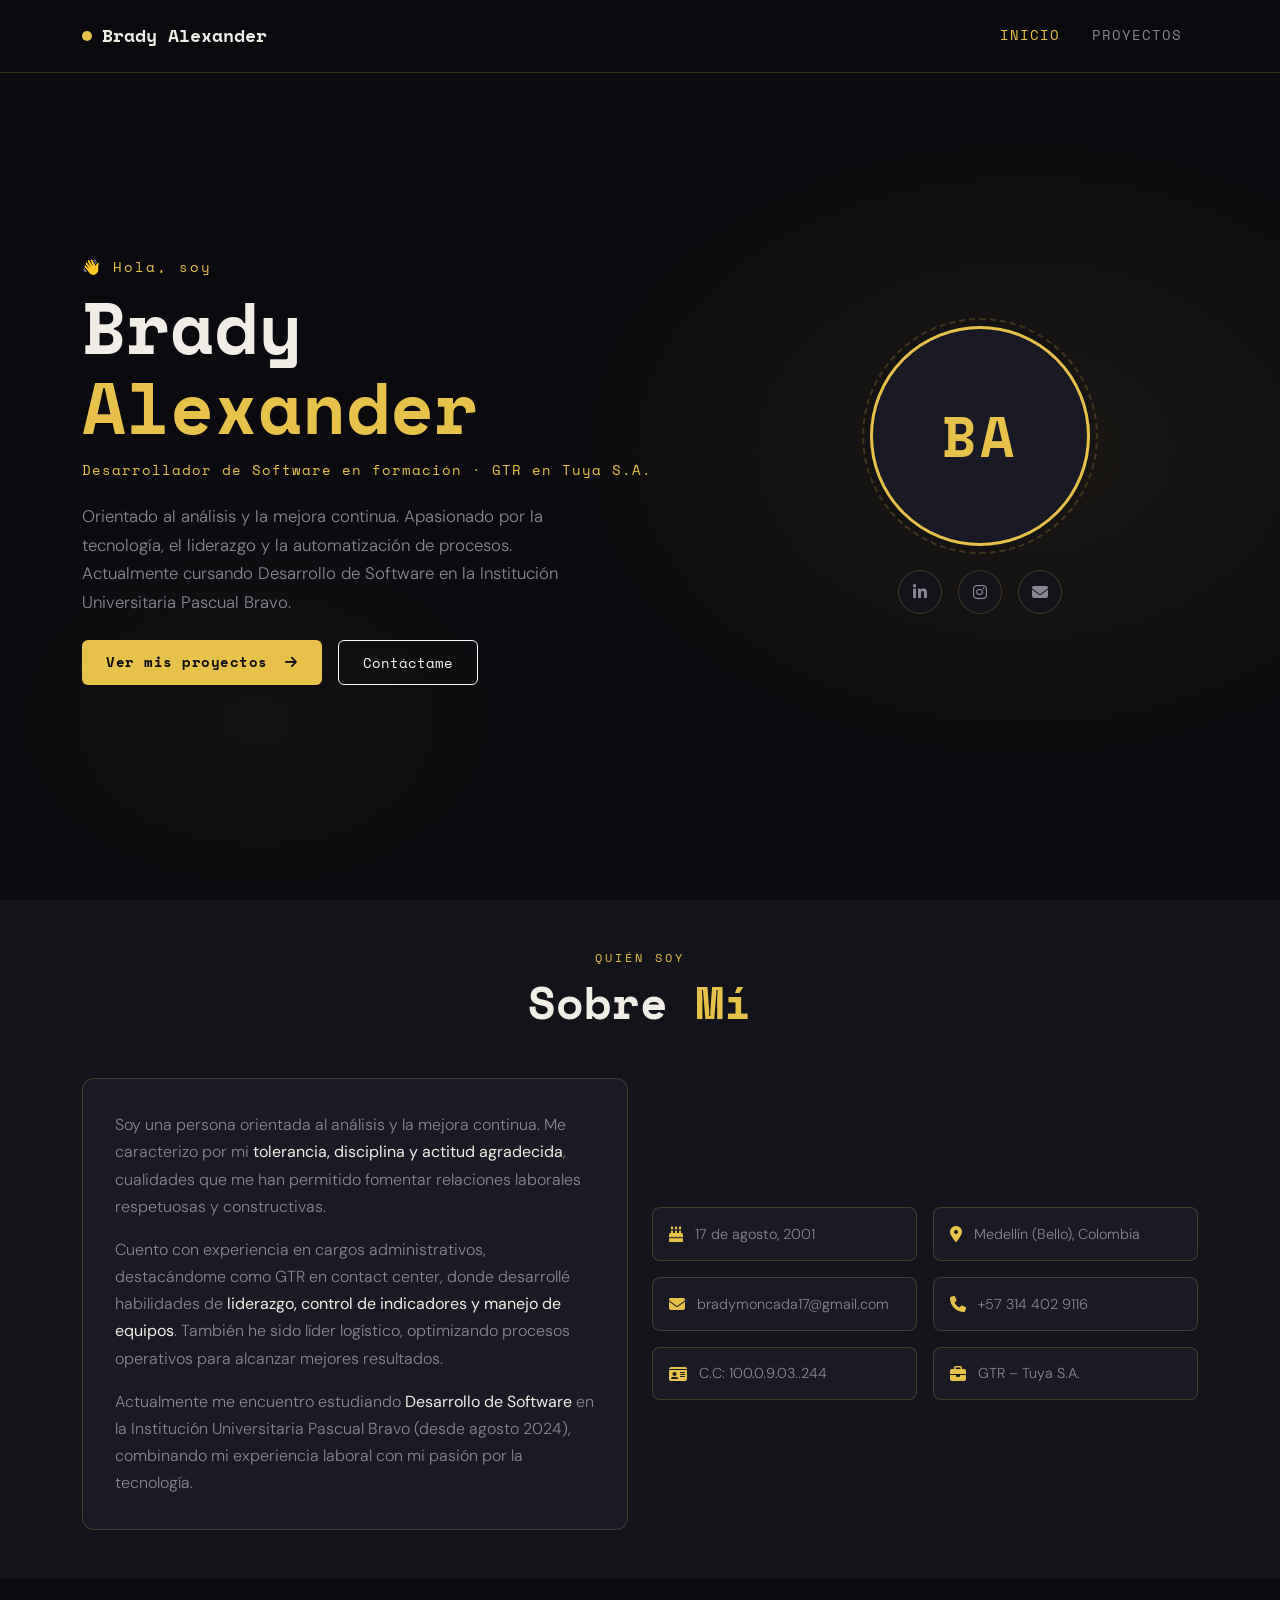
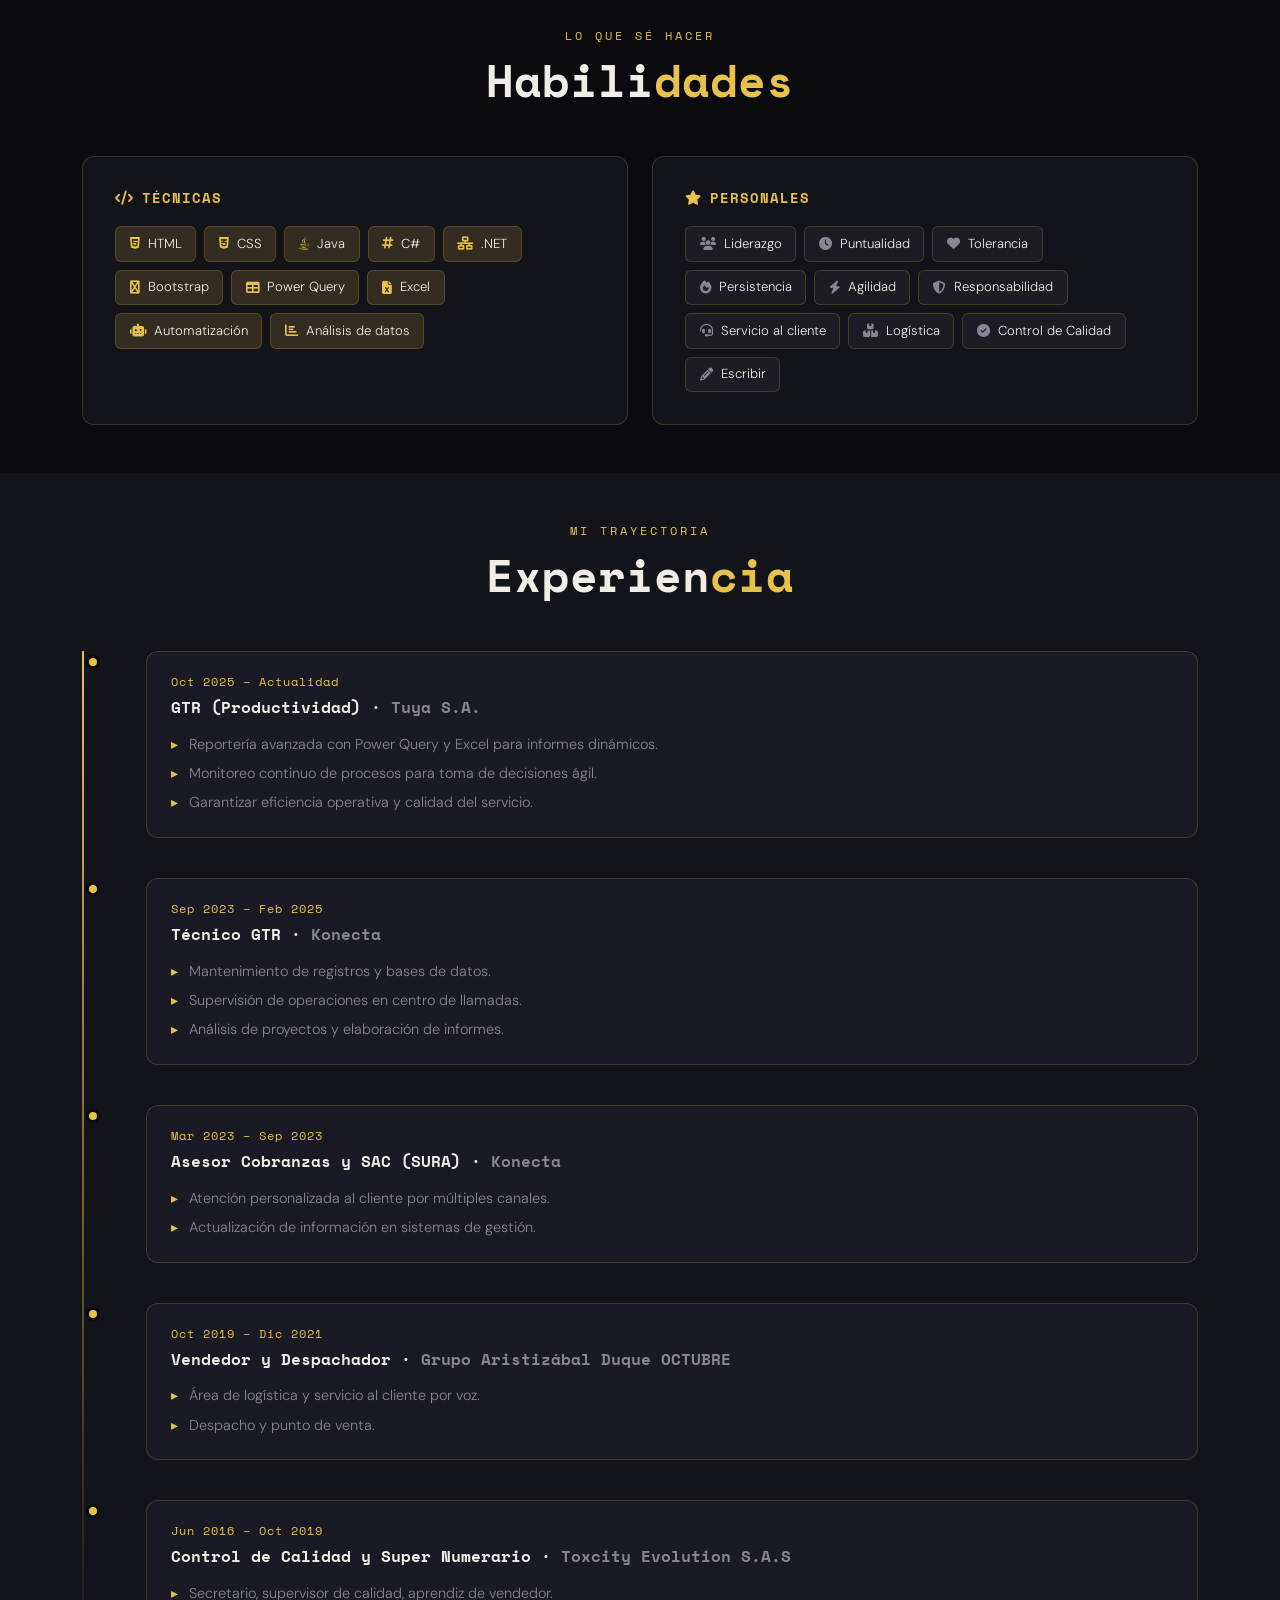
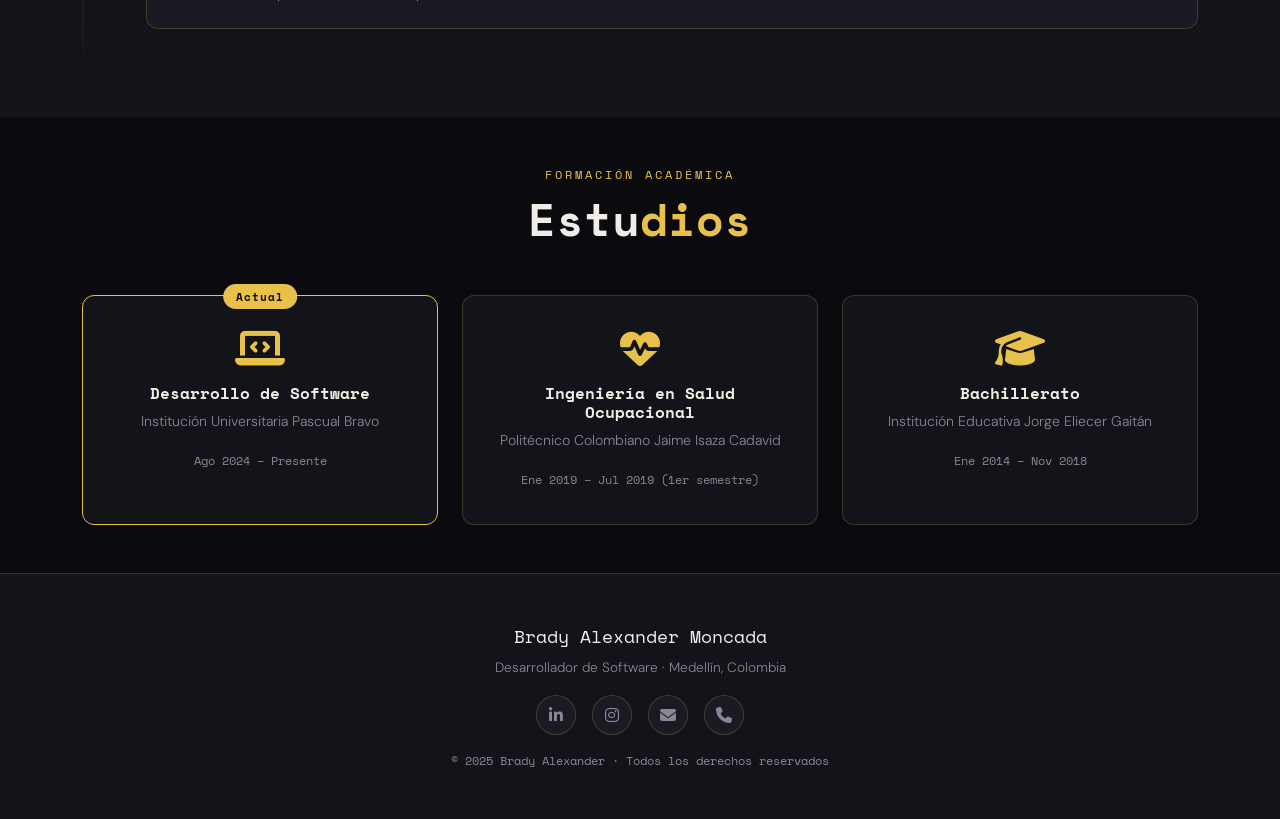
==== index.html @ 41837b55 "Creación de estructura básica de mi portafolio" ====
<!DOCTYPE html>
<html lang="es">
<head>
  <meta charset="UTF-8" />
  <meta name="viewport" content="width=device-width, initial-scale=1.0"/>
  <title>Brady Alexander | Portafolio</title>

  <!-- Bootstrap CSS (CDN) -->
  <link rel="stylesheet" href="https://cdn.jsdelivr.net/npm/bootstrap@5.3.3/dist/css/bootstrap.min.css"/>
  <!-- FontAwesome (CDN) -->
  <link rel="stylesheet" href="https://cdnjs.cloudflare.com/ajax/libs/font-awesome/6.5.0/css/all.min.css"/>
  <!-- Google Fonts -->
  <link href="https://fonts.googleapis.com/css2?family=Space+Mono:wght@400;700&family=DM+Sans:wght@300;400;600&display=swap" rel="stylesheet"/>
  <!-- Estilos personalizados -->
  <link rel="stylesheet" href="css/styles.css"/>
</head>
<body>

  <!-- ===== NAVBAR ===== -->
  <nav class="navbar navbar-expand-lg navbar-dark fixed-top" id="mainNav">
    <div class="container">
      <a class="navbar-brand fw-bold" href="index.html">
        <span class="brand-dot"></span> Brady Alexander
      </a>
      <button class="navbar-toggler" type="button" data-bs-toggle="collapse" data-bs-target="#navMenu">
        <span class="navbar-toggler-icon"></span>
      </button>
      <div class="collapse navbar-collapse" id="navMenu">
        <ul class="navbar-nav ms-auto">
          <li class="nav-item"><a class="nav-link active" href="index.html">Inicio</a></li>
          <li class="nav-item"><a class="nav-link" href="projects.html">Proyectos</a></li>
        </ul>
      </div>
    </div>
  </nav>

  <!-- ===== HERO ===== -->
  <header class="hero d-flex align-items-center" id="inicio">
    <div class="container">
      <div class="row align-items-center g-5">
        <div class="col-lg-7 hero-text">
          <p class="hero-tag">👋 Hola, soy</p>
          <h1 class="hero-title">Brady <span class="accent">Alexander</span></h1>
          <p class="hero-subtitle">Desarrollador de Software en formación · GTR en Tuya S.A.</p>
          <p class="hero-desc">
            Orientado al análisis y la mejora continua. Apasionado por la tecnología,
            el liderazgo y la automatización de procesos. Actualmente cursando
            Desarrollo de Software en la Institución Universitaria Pascual Bravo.
          </p>
          <div class="d-flex gap-3 flex-wrap mt-4">
            <a href="projects.html" class="btn btn-accent">Ver mis proyectos <i class="fas fa-arrow-right ms-2"></i></a>
            <a href="mailto:bradymoncada17@gmail.com" class="btn btn-outline-light">Contáctame</a>
          </div>
        </div>
        <div class="col-lg-5 text-center">
          <div class="avatar-wrapper mx-auto">
            <div class="avatar-ring"></div>
            <div class="avatar-initials">BA</div>
          </div>
          <div class="social-links mt-4 d-flex justify-content-center gap-3">
            <a href="https://www.linkedin.com/in/br-moncada-408133352/" target="_blank" class="social-btn">
              <i class="fab fa-linkedin-in"></i>
            </a>
            <a href="https://www.instagram.com/bra" target="_blank" class="social-btn">
              <i class="fab fa-instagram"></i>
            </a>
            <a href="mailto:bradymoncada17@gmail.com" class="social-btn">
              <i class="fas fa-envelope"></i>
            </a>
          </div>
        </div>
      </div>
    </div>
  </header>

  <!-- ===== SOBRE MÍ ===== -->
  <section class="section-sobre py-5" id="sobre-mi">
    <div class="container">
      <div class="section-header text-center mb-5">
        <span class="section-label">Quién soy</span>
        <h2 class="section-title">Sobre <span class="accent">Mí</span></h2>
      </div>
      <div class="row g-4 align-items-center">
        <div class="col-lg-6">
          <div class="sobre-card">
            <p>
              Soy una persona orientada al análisis y la mejora continua. Me caracterizo por mi
              <strong>tolerancia, disciplina y actitud agradecida</strong>, cualidades que me han
              permitido fomentar relaciones laborales respetuosas y constructivas.
            </p>
            <p>
              Cuento con experiencia en cargos administrativos, destacándome como GTR en contact
              center, donde desarrollé habilidades de <strong>liderazgo, control de indicadores y
              manejo de equipos</strong>. También he sido líder logístico, optimizando procesos
              operativos para alcanzar mejores resultados.
            </p>
            <p>
              Actualmente me encuentro estudiando <strong>Desarrollo de Software</strong> en la
              Institución Universitaria Pascual Bravo (desde agosto 2024), combinando mi experiencia
              laboral con mi pasión por la tecnología.
            </p>
          </div>
        </div>
        <div class="col-lg-6">
          <div class="info-grid">
            <div class="info-item"><i class="fas fa-birthday-cake"></i><span>17 de agosto, 2001</span></div>
            <div class="info-item"><i class="fas fa-map-marker-alt"></i><span>Medellín (Bello), Colombia</span></div>
            <div class="info-item"><i class="fas fa-envelope"></i><span>bradymoncada17@gmail.com</span></div>
            <div class="info-item"><i class="fas fa-phone"></i><span>+57 314 402 9116</span></div>
            <div class="info-item"><i class="fas fa-id-card"></i><span>C.C: 100.0.9.03..244</span></div>
            <div class="info-item"><i class="fas fa-briefcase"></i><span>GTR – Tuya S.A.</span></div>
          </div>
        </div>
      </div>
    </div>
  </section>

  <!-- ===== HABILIDADES ===== -->
  <section class="section-skills py-5" id="habilidades">
    <div class="container">
      <div class="section-header text-center mb-5">
        <span class="section-label">Lo que sé hacer</span>
        <h2 class="section-title">Habili<span class="accent">dades</span></h2>
      </div>
      <div class="row g-4">

        <!-- Técnicas -->
        <div class="col-md-6">
          <div class="skills-card">
            <h5 class="skills-group-title"><i class="fas fa-code me-2"></i>Técnicas</h5>
            <div class="skill-tags">
              <span class="skill-tag"><i class="fab fa-html5"></i> HTML</span>
              <span class="skill-tag"><i class="fab fa-css3-alt"></i> CSS</span>
              <span class="skill-tag"><i class="fab fa-java"></i> Java</span>
              <span class="skill-tag"><i class="fas fa-hashtag"></i> C#</span>
              <span class="skill-tag"><i class="fas fa-network-wired"></i> .NET</span>
              <span class="skill-tag"><i class="fas fa-bootstrap"></i> Bootstrap</span>
              <span class="skill-tag"><i class="fas fa-table"></i> Power Query</span>
              <span class="skill-tag"><i class="fas fa-file-excel"></i> Excel</span>
              <span class="skill-tag"><i class="fas fa-robot"></i> Automatización</span>
              <span class="skill-tag"><i class="fas fa-chart-bar"></i> Análisis de datos</span>
            </div>
          </div>
        </div>

        <!-- Blandas -->
        <div class="col-md-6">
          <div class="skills-card">
            <h5 class="skills-group-title"><i class="fas fa-star me-2"></i>Personales</h5>
            <div class="skill-tags">
              <span class="skill-tag soft"><i class="fas fa-users"></i> Liderazgo</span>
              <span class="skill-tag soft"><i class="fas fa-clock"></i> Puntualidad</span>
              <span class="skill-tag soft"><i class="fas fa-heart"></i> Tolerancia</span>
              <span class="skill-tag soft"><i class="fas fa-fire"></i> Persistencia</span>
              <span class="skill-tag soft"><i class="fas fa-bolt"></i> Agilidad</span>
              <span class="skill-tag soft"><i class="fas fa-shield-alt"></i> Responsabilidad</span>
              <span class="skill-tag soft"><i class="fas fa-headset"></i> Servicio al cliente</span>
              <span class="skill-tag soft"><i class="fas fa-boxes"></i> Logística</span>
              <span class="skill-tag soft"><i class="fas fa-check-circle"></i> Control de Calidad</span>
              <span class="skill-tag soft"><i class="fas fa-pencil-alt"></i> Escribir</span>
            </div>
          </div>
        </div>

      </div>
    </div>
  </section>

  <!-- ===== EXPERIENCIA ===== -->
  <section class="section-exp py-5" id="experiencia">
    <div class="container">
      <div class="section-header text-center mb-5">
        <span class="section-label">Mi trayectoria</span>
        <h2 class="section-title">Experien<span class="accent">cia</span></h2>
      </div>
      <div class="timeline">

        <div class="timeline-item">
          <div class="timeline-dot"></div>
          <div class="timeline-content">
            <span class="timeline-date">Oct 2025 – Actualidad</span>
            <h5>GTR (Productividad) · <em>Tuya S.A.</em></h5>
            <ul>
              <li>Reportería avanzada con Power Query y Excel para informes dinámicos.</li>
              <li>Monitoreo continuo de procesos para toma de decisiones ágil.</li>
              <li>Garantizar eficiencia operativa y calidad del servicio.</li>
            </ul>
          </div>
        </div>

        <div class="timeline-item">
          <div class="timeline-dot"></div>
          <div class="timeline-content">
            <span class="timeline-date">Sep 2023 – Feb 2025</span>
            <h5>Técnico GTR · <em>Konecta</em></h5>
            <ul>
              <li>Mantenimiento de registros y bases de datos.</li>
              <li>Supervisión de operaciones en centro de llamadas.</li>
              <li>Análisis de proyectos y elaboración de informes.</li>
            </ul>
          </div>
        </div>

        <div class="timeline-item">
          <div class="timeline-dot"></div>
          <div class="timeline-content">
            <span class="timeline-date">Mar 2023 – Sep 2023</span>
            <h5>Asesor Cobranzas y SAC (SURA) · <em>Konecta</em></h5>
            <ul>
              <li>Atención personalizada al cliente por múltiples canales.</li>
              <li>Actualización de información en sistemas de gestión.</li>
            </ul>
          </div>
        </div>

        <div class="timeline-item">
          <div class="timeline-dot"></div>
          <div class="timeline-content">
            <span class="timeline-date">Oct 2019 – Dic 2021</span>
            <h5>Vendedor y Despachador · <em>Grupo Aristizábal Duque OCTUBRE</em></h5>
            <ul>
              <li>Área de logística y servicio al cliente por voz.</li>
              <li>Despacho y punto de venta.</li>
            </ul>
          </div>
        </div>

        <div class="timeline-item">
          <div class="timeline-dot"></div>
          <div class="timeline-content">
            <span class="timeline-date">Jun 2016 – Oct 2019</span>
            <h5>Control de Calidad y Super Numerario · <em>Toxcity Evolution S.A.S</em></h5>
            <ul>
              <li>Secretario, supervisor de calidad, aprendiz de vendedor.</li>
            </ul>
          </div>
        </div>

      </div>
    </div>
  </section>

  <!-- ===== ESTUDIOS ===== -->
  <section class="section-studies py-5" id="estudios">
    <div class="container">
      <div class="section-header text-center mb-5">
        <span class="section-label">Formación académica</span>
        <h2 class="section-title">Estu<span class="accent">dios</span></h2>
      </div>
      <div class="row g-4 justify-content-center">

        <div class="col-md-4">
          <div class="study-card current">
            <span class="study-badge">Actual</span>
            <i class="fas fa-laptop-code study-icon"></i>
            <h5>Desarrollo de Software</h5>
            <p>Institución Universitaria Pascual Bravo</p>
            <span class="study-date">Ago 2024 – Presente</span>
          </div>
        </div>

        <div class="col-md-4">
          <div class="study-card">
            <i class="fas fa-heartbeat study-icon"></i>
            <h5>Ingeniería en Salud Ocupacional</h5>
            <p>Politécnico Colombiano Jaime Isaza Cadavid</p>
            <span class="study-date">Ene 2019 – Jul 2019 (1er semestre)</span>
          </div>
        </div>

        <div class="col-md-4">
          <div class="study-card">
            <i class="fas fa-graduation-cap study-icon"></i>
            <h5>Bachillerato</h5>
            <p>Institución Educativa Jorge Eliecer Gaitán</p>
            <span class="study-date">Ene 2014 – Nov 2018</span>
          </div>
        </div>

      </div>
    </div>
  </section>

  <!-- ===== FOOTER ===== -->
  <footer class="site-footer py-5">
    <div class="container text-center">
      <p class="footer-name">Brady Alexander Moncada</p>
      <p class="footer-sub">Desarrollador de Software · Medellín, Colombia</p>
      <div class="footer-social d-flex justify-content-center gap-3 my-3">
        <a href="https://www.linkedin.com/in/br-moncada-408133352/" target="_blank"><i class="fab fa-linkedin-in"></i></a>
        <a href="https://www.instagram.com/bra" target="_blank"><i class="fab fa-instagram"></i></a>
        <a href="mailto:bradymoncada17@gmail.com"><i class="fas fa-envelope"></i></a>
        <a href="tel:+573144029116"><i class="fas fa-phone"></i></a>
      </div>
      <p class="footer-copy">© 2025 Brady Alexander · Todos los derechos reservados</p>
    </div>
  </footer>

  <!-- jQuery (CDN) -->
  <script src="https://code.jquery.com/jquery-3.7.1.min.js"></script>
  <!-- Bootstrap JS (CDN) -->
  <script src="https://cdn.jsdelivr.net/npm/bootstrap@5.3.3/dist/js/bootstrap.bundle.min.js"></script>
  <!-- Scripts personalizados -->
  <script src="js/scripts.js"></script>
</body>
</html>
---- css/styles.css ----
/* ============================================
   PORTAFOLIO - BRADY ALEXANDER
   styles.css
   ============================================ */

/* ---------- Variables ---------- */
:root {
  --bg-dark:     #0a0a0f;
  --bg-card:     #13131a;
  --bg-card2:    #1a1a24;
  --accent:      #e8c14b;
  --accent-dim:  rgba(232, 193, 75, 0.15);
  --text-main:   #f0ede6;
  --text-muted:  #8a8795;
  --border:      rgba(232, 193, 75, 0.2);
  --font-mono:   'Space Mono', monospace;
  --font-body:   'DM Sans', sans-serif;
  --radius:      12px;
  --transition:  0.3s ease;
}

/* ---------- Reset & Base ---------- */
*, *::before, *::after { box-sizing: border-box; margin: 0; padding: 0; }

html { scroll-behavior: smooth; }

body {
  background-color: var(--bg-dark);
  color: var(--text-main);
  font-family: var(--font-body);
  font-weight: 300;
  line-height: 1.7;
  overflow-x: hidden;
}

h1, h2, h3, h4, h5, h6 { font-family: var(--font-mono); font-weight: 700; }

.accent { color: var(--accent); }

/* ---------- Navbar ---------- */
#mainNav {
  background: rgba(10, 10, 15, 0.85);
  backdrop-filter: blur(12px);
  border-bottom: 1px solid var(--border);
  padding: 1rem 0;
  transition: var(--transition);
}

#mainNav.scrolled {
  padding: 0.6rem 0;
  background: rgba(10, 10, 15, 0.97);
}

.navbar-brand {
  font-family: var(--font-mono);
  font-size: 1.1rem;
  color: var(--text-main) !important;
  display: flex;
  align-items: center;
  gap: 10px;
}

.brand-dot {
  display: inline-block;
  width: 10px;
  height: 10px;
  background: var(--accent);
  border-radius: 50%;
  animation: pulse 2s infinite;
}

@keyframes pulse {
  0%, 100% { opacity: 1; transform: scale(1); }
  50%       { opacity: 0.5; transform: scale(0.8); }
}

.nav-link {
  font-family: var(--font-mono);
  font-size: 0.85rem;
  color: var(--text-muted) !important;
  letter-spacing: 1px;
  text-transform: uppercase;
  transition: var(--transition);
  padding: 0.4rem 1rem !important;
}

.nav-link:hover,
.nav-link.active { color: var(--accent) !important; }

/* ---------- Botones ---------- */
.btn-accent {
  background: var(--accent);
  color: #0a0a0f;
  font-family: var(--font-mono);
  font-size: 0.85rem;
  font-weight: 700;
  border: none;
  border-radius: 6px;
  padding: 0.7rem 1.5rem;
  transition: var(--transition);
  letter-spacing: 0.5px;
}

.btn-accent:hover {
  background: #f0cd5a;
  color: #0a0a0f;
  transform: translateY(-2px);
  box-shadow: 0 8px 20px rgba(232, 193, 75, 0.3);
}

.btn-outline-light {
  font-family: var(--font-mono);
  font-size: 0.85rem;
  border-radius: 6px;
  padding: 0.7rem 1.5rem;
  transition: var(--transition);
}

.btn-outline-light:hover { transform: translateY(-2px); }

/* ---------- Hero (index) ---------- */
.hero {
  min-height: 100vh;
  padding: 120px 0 80px;
  background:
    radial-gradient(ellipse 60% 60% at 80% 50%, rgba(232,193,75,0.07) 0%, transparent 70%),
    radial-gradient(ellipse 40% 40% at 20% 80%, rgba(232,193,75,0.04) 0%, transparent 70%),
    var(--bg-dark);
}

.hero-tag {
  font-family: var(--font-mono);
  font-size: 0.9rem;
  color: var(--accent);
  letter-spacing: 2px;
  margin-bottom: 0.5rem;
}

.hero-title {
  font-size: clamp(2.5rem, 6vw, 4.5rem);
  line-height: 1.1;
  margin-bottom: 0.75rem;
}

.hero-subtitle {
  font-family: var(--font-mono);
  font-size: 0.9rem;
  color: var(--accent);
  letter-spacing: 1px;
  margin-bottom: 1.25rem;
}

.hero-desc {
  font-size: 1.05rem;
  color: var(--text-muted);
  max-width: 520px;
}

/* Avatar */
.avatar-wrapper {
  position: relative;
  width: 220px;
  height: 220px;
}

.avatar-ring {
  position: absolute;
  inset: -8px;
  border-radius: 50%;
  border: 2px dashed var(--border);
  animation: spin 20s linear infinite;
}

@keyframes spin { to { transform: rotate(360deg); } }

.avatar-initials {
  width: 220px;
  height: 220px;
  border-radius: 50%;
  background: var(--bg-card2);
  border: 3px solid var(--accent);
  display: flex;
  align-items: center;
  justify-content: center;
  font-family: var(--font-mono);
  font-size: 3.5rem;
  font-weight: 700;
  color: var(--accent);
  letter-spacing: 4px;
}

/* Social buttons */
.social-btn {
  width: 44px;
  height: 44px;
  border-radius: 50%;
  border: 1px solid var(--border);
  background: var(--bg-card);
  color: var(--text-muted);
  display: flex;
  align-items: center;
  justify-content: center;
  font-size: 1rem;
  text-decoration: none;
  transition: var(--transition);
}

.social-btn:hover {
  background: var(--accent);
  color: #0a0a0f;
  border-color: var(--accent);
  transform: translateY(-3px);
}

/* ---------- Hero Proyectos ---------- */
.hero-projects {
  min-height: 40vh;
  padding: 140px 0 60px;
  background:
    radial-gradient(ellipse 50% 50% at 50% 0%, rgba(232,193,75,0.08) 0%, transparent 70%),
    var(--bg-dark);
  text-align: center;
}

/* ---------- Secciones ---------- */
.section-label {
  font-family: var(--font-mono);
  font-size: 0.75rem;
  color: var(--accent);
  letter-spacing: 3px;
  text-transform: uppercase;
  display: block;
  margin-bottom: 0.5rem;
}

.section-title {
  font-size: clamp(1.8rem, 4vw, 2.8rem);
  margin-bottom: 0;
}

/* Sobre mí */
.section-sobre { background: var(--bg-card); }

.sobre-card {
  background: var(--bg-card2);
  border: 1px solid var(--border);
  border-radius: var(--radius);
  padding: 2rem;
}

.sobre-card p { color: var(--text-muted); margin-bottom: 1rem; }
.sobre-card p:last-child { margin-bottom: 0; }
.sobre-card strong { color: var(--text-main); }

.info-grid {
  display: grid;
  grid-template-columns: 1fr 1fr;
  gap: 1rem;
}

.info-item {
  background: var(--bg-card2);
  border: 1px solid var(--border);
  border-radius: 8px;
  padding: 0.85rem 1rem;
  display: flex;
  align-items: center;
  gap: 0.75rem;
  font-size: 0.9rem;
  color: var(--text-muted);
}

.info-item i { color: var(--accent); font-size: 1rem; flex-shrink: 0; }

/* Habilidades */
.section-skills { background: var(--bg-dark); }

.skills-card {
  background: var(--bg-card);
  border: 1px solid var(--border);
  border-radius: var(--radius);
  padding: 2rem;
  height: 100%;
}

.skills-group-title {
  font-family: var(--font-mono);
  font-size: 0.9rem;
  color: var(--accent);
  margin-bottom: 1.25rem;
  text-transform: uppercase;
  letter-spacing: 1px;
}

.skill-tags { display: flex; flex-wrap: wrap; gap: 0.5rem; }

.skill-tag {
  background: var(--accent-dim);
  border: 1px solid var(--border);
  color: var(--text-main);
  border-radius: 6px;
  padding: 0.35rem 0.85rem;
  font-size: 0.82rem;
  display: flex;
  align-items: center;
  gap: 0.5rem;
  transition: var(--transition);
}

.skill-tag i { color: var(--accent); }

.skill-tag:hover {
  background: var(--accent);
  color: #0a0a0f;
  border-color: var(--accent);
  transform: translateY(-2px);
}

.skill-tag:hover i { color: #0a0a0f; }

.skill-tag.soft { background: rgba(255,255,255,0.04); }
.skill-tag.soft i { color: var(--text-muted); }
.skill-tag.soft:hover i { color: #0a0a0f; }

/* Experiencia / Timeline */
.section-exp { background: var(--bg-card); }

.timeline { position: relative; padding-left: 2rem; }

.timeline::before {
  content: '';
  position: absolute;
  left: 0;
  top: 0;
  bottom: 0;
  width: 2px;
  background: linear-gradient(to bottom, var(--accent), transparent);
}

.timeline-item { position: relative; padding: 0 0 2.5rem 2rem; }

.timeline-dot {
  position: absolute;
  left: -2rem;
  top: 4px;
  width: 14px;
  height: 14px;
  border-radius: 50%;
  background: var(--accent);
  border: 3px solid var(--bg-dark);
  transform: translateX(4px);
}

.timeline-content {
  background: var(--bg-card2);
  border: 1px solid var(--border);
  border-radius: var(--radius);
  padding: 1.25rem 1.5rem;
}

.timeline-date {
  font-family: var(--font-mono);
  font-size: 0.75rem;
  color: var(--accent);
  letter-spacing: 1px;
  display: block;
  margin-bottom: 0.35rem;
}

.timeline-content h5 {
  font-size: 1rem;
  margin-bottom: 0.75rem;
  color: var(--text-main);
}

.timeline-content h5 em { color: var(--text-muted); font-style: normal; }

.timeline-content ul {
  list-style: none;
  padding: 0;
  margin: 0;
}

.timeline-content ul li {
  color: var(--text-muted);
  font-size: 0.9rem;
  padding: 0.15rem 0 0.15rem 1.1rem;
  position: relative;
}

.timeline-content ul li::before {
  content: '▸';
  color: var(--accent);
  position: absolute;
  left: 0;
}

/* Estudios */
.section-studies { background: var(--bg-dark); }

.study-card {
  background: var(--bg-card);
  border: 1px solid var(--border);
  border-radius: var(--radius);
  padding: 2rem;
  text-align: center;
  height: 100%;
  position: relative;
  transition: var(--transition);
}

.study-card:hover {
  border-color: var(--accent);
  transform: translateY(-4px);
  box-shadow: 0 12px 30px rgba(232, 193, 75, 0.1);
}

.study-card.current { border-color: var(--accent); }

.study-badge {
  position: absolute;
  top: -12px;
  left: 50%;
  transform: translateX(-50%);
  background: var(--accent);
  color: #0a0a0f;
  font-family: var(--font-mono);
  font-size: 0.7rem;
  font-weight: 700;
  padding: 0.2rem 0.8rem;
  border-radius: 20px;
  letter-spacing: 1px;
}

.study-icon {
  font-size: 2.5rem;
  color: var(--accent);
  margin-bottom: 1rem;
  display: block;
}

.study-card h5 { font-size: 1rem; margin-bottom: 0.4rem; }

.study-card p { color: var(--text-muted); font-size: 0.88rem; margin-bottom: 0.75rem; }

.study-date {
  font-family: var(--font-mono);
  font-size: 0.75rem;
  color: var(--text-muted);
}

/* ---------- Proyectos ---------- */
.section-projects { background: var(--bg-dark); }

.project-card {
  background: var(--bg-card);
  border: 1px solid var(--border);
  border-radius: var(--radius);
  padding: 1.75rem;
  height: 100%;
  display: flex;
  flex-direction: column;
  transition: var(--transition);
}

.project-card:hover {
  border-color: var(--accent);
  transform: translateY(-5px);
  box-shadow: 0 16px 40px rgba(232, 193, 75, 0.12);
}

.project-icon {
  width: 52px;
  height: 52px;
  border-radius: 10px;
  background: var(--accent-dim);
  border: 1px solid var(--border);
  display: flex;
  align-items: center;
  justify-content: center;
  font-size: 1.4rem;
  color: var(--accent);
  margin-bottom: 1rem;
}

.project-title {
  font-size: 1.05rem;
  margin-bottom: 0.6rem;
}

.project-desc {
  font-size: 0.9rem;
  color: var(--text-muted);
  flex-grow: 1;
  margin-bottom: 1rem;
}

.project-tags {
  display: flex;
  flex-wrap: wrap;
  gap: 0.4rem;
  margin-bottom: 0.5rem;
}

.project-tags span {
  background: rgba(255,255,255,0.05);
  border: 1px solid rgba(255,255,255,0.1);
  color: var(--text-muted);
  border-radius: 4px;
  padding: 0.15rem 0.6rem;
  font-size: 0.75rem;
  font-family: var(--font-mono);
}

/* ---------- Modal ---------- */
.modal-custom {
  background: var(--bg-card);
  border: 1px solid var(--border);
  border-radius: var(--radius);
}

.modal-custom .modal-header {
  background: var(--bg-card2);
  border-bottom: 1px solid var(--border);
  color: var(--text-main);
}

.modal-custom .modal-title { font-family: var(--font-mono); font-size: 0.95rem; }

.modal-custom .modal-footer {
  background: var(--bg-card2);
  border-top: 1px solid var(--border);
}

.modal-custom iframe { border: none; }

/* ---------- Footer ---------- */
.site-footer {
  background: var(--bg-card);
  border-top: 1px solid var(--border);
}

.footer-name {
  font-family: var(--font-mono);
  font-size: 1.1rem;
  color: var(--text-main);
  margin-bottom: 0.25rem;
}

.footer-sub {
  font-size: 0.85rem;
  color: var(--text-muted);
  margin-bottom: 0;
}

.footer-social a {
  width: 40px;
  height: 40px;
  border-radius: 50%;
  border: 1px solid var(--border);
  background: var(--bg-card2);
  color: var(--text-muted);
  display: flex;
  align-items: center;
  justify-content: center;
  text-decoration: none;
  transition: var(--transition);
}

.footer-social a:hover {
  background: var(--accent);
  color: #0a0a0f;
  border-color: var(--accent);
}

.footer-copy {
  font-family: var(--font-mono);
  font-size: 0.75rem;
  color: var(--text-muted);
  margin-bottom: 0;
}

/* ---------- Animación scroll (jQuery observer) ---------- */
.fade-up {
  opacity: 0;
  transform: translateY(30px);
  transition: opacity 0.6s ease, transform 0.6s ease;
}

.fade-up.visible {
  opacity: 1;
  transform: translateY(0);
}

/* ---------- Responsive ---------- */
@media (max-width: 768px) {
  .info-grid { grid-template-columns: 1fr; }
  .hero { padding: 100px 0 60px; }
  .hero-title { font-size: 2.5rem; }
  .avatar-wrapper { width: 160px; height: 160px; }
  .avatar-initials { width: 160px; height: 160px; font-size: 2.5rem; }
}
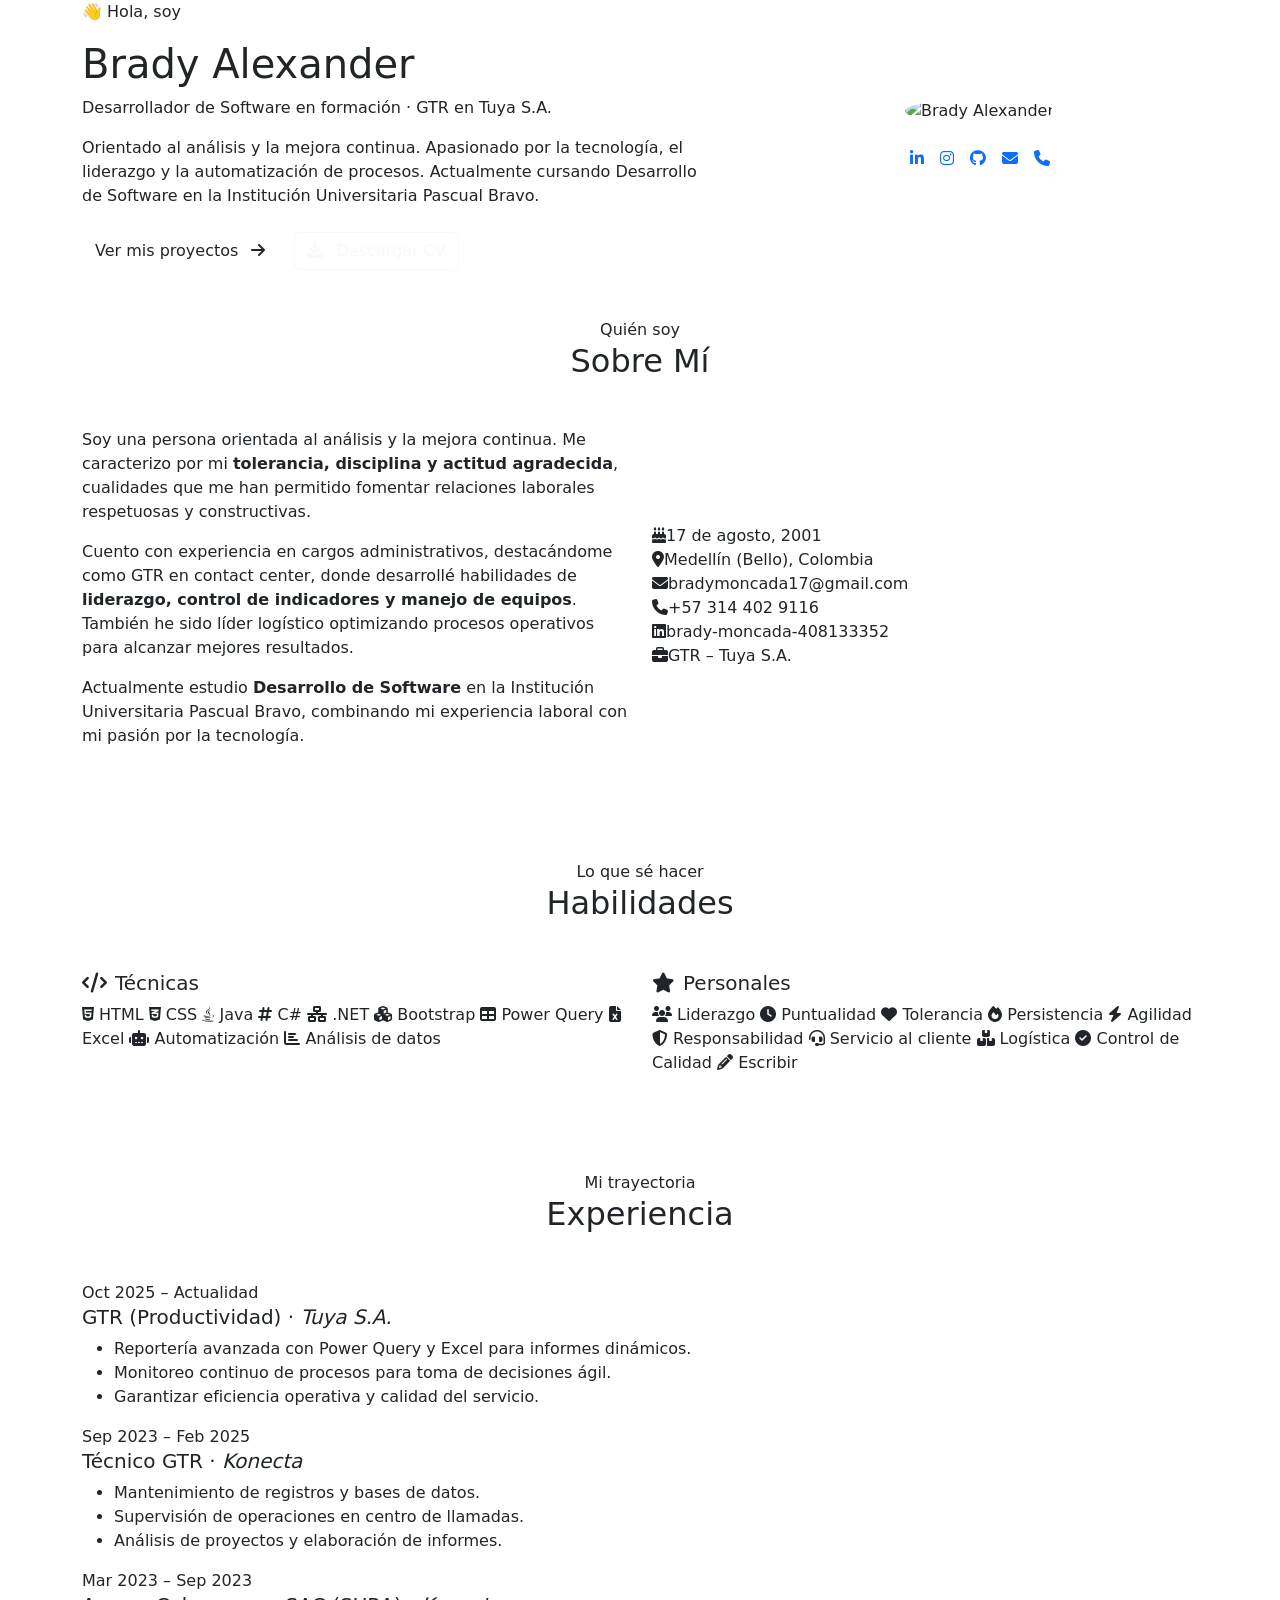
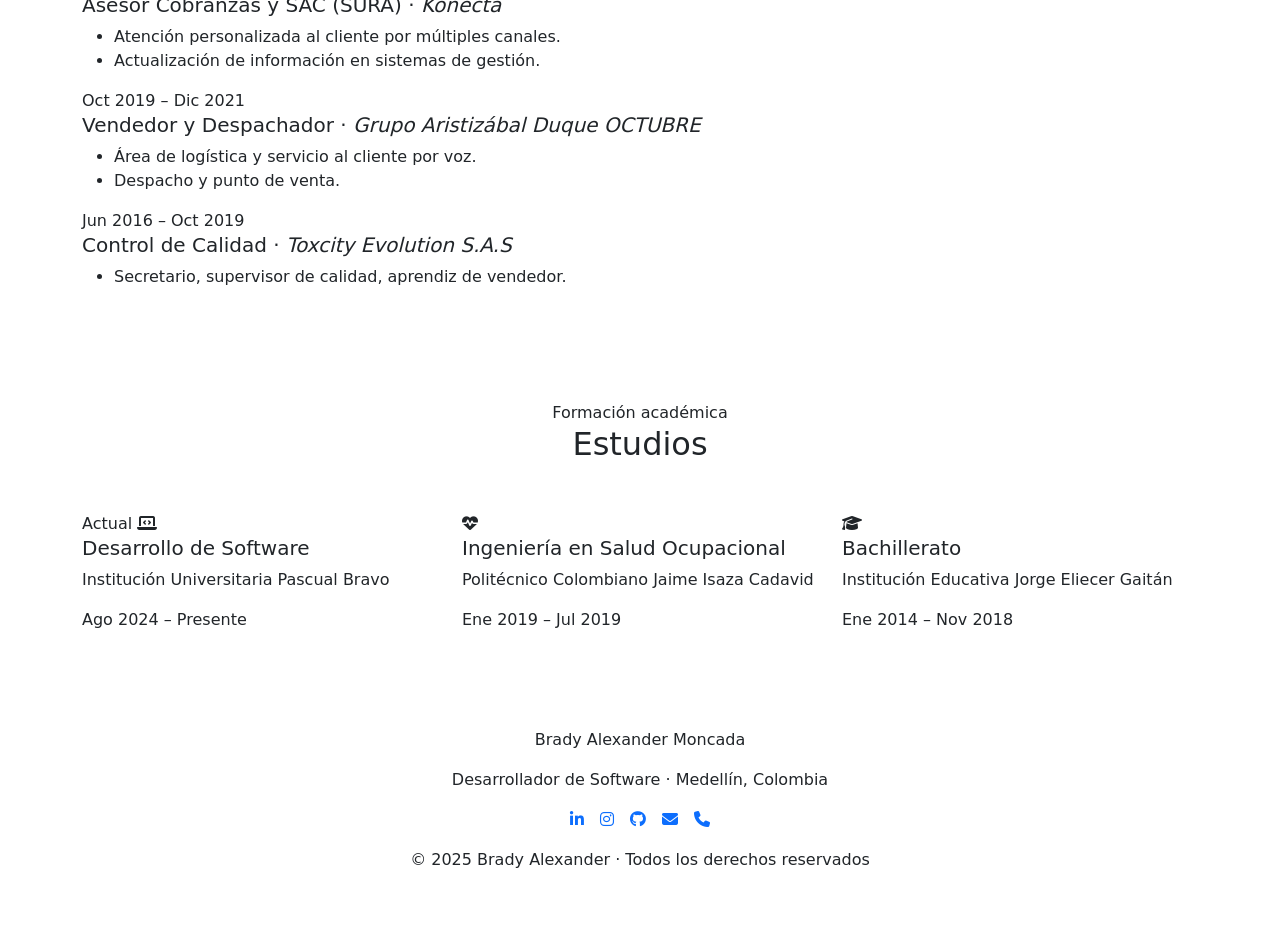
==== commit 15198b79: "Se agrega nuevos datos y función de descargar Hoja de vida" ====
--- a/index.html
+++ b/index.html
@@ -4,19 +4,13 @@
   <meta charset="UTF-8" />
   <meta name="viewport" content="width=device-width, initial-scale=1.0"/>
   <title>Brady Alexander | Portafolio</title>
-
-  <!-- Bootstrap CSS (CDN) -->
   <link rel="stylesheet" href="https://cdn.jsdelivr.net/npm/bootstrap@5.3.3/dist/css/bootstrap.min.css"/>
-  <!-- FontAwesome (CDN) -->
   <link rel="stylesheet" href="https://cdnjs.cloudflare.com/ajax/libs/font-awesome/6.5.0/css/all.min.css"/>
-  <!-- Google Fonts -->
   <link href="https://fonts.googleapis.com/css2?family=Space+Mono:wght@400;700&family=DM+Sans:wght@300;400;600&display=swap" rel="stylesheet"/>
-  <!-- Estilos personalizados -->
   <link rel="stylesheet" href="css/styles.css"/>
 </head>
 <body>
 
-  <!-- ===== NAVBAR ===== -->
   <nav class="navbar navbar-expand-lg navbar-dark fixed-top" id="mainNav">
     <div class="container">
       <a class="navbar-brand fw-bold" href="index.html">
@@ -34,7 +28,6 @@
     </div>
   </nav>
 
-  <!-- ===== HERO ===== -->
   <header class="hero d-flex align-items-center" id="inicio">
     <div class="container">
       <div class="row align-items-center g-5">
@@ -49,31 +42,42 @@
           </p>
           <div class="d-flex gap-3 flex-wrap mt-4">
             <a href="projects.html" class="btn btn-accent">Ver mis proyectos <i class="fas fa-arrow-right ms-2"></i></a>
-            <a href="mailto:bradymoncada17@gmail.com" class="btn btn-outline-light">Contáctame</a>
+            <a href="Hoja_de_vida.pdf" download class="btn btn-outline-light">
+              <i class="fas fa-download me-2"></i> Descargar CV
+            </a>
           </div>
         </div>
         <div class="col-lg-5 text-center">
           <div class="avatar-wrapper mx-auto">
             <div class="avatar-ring"></div>
-            <div class="avatar-initials">BA</div>
+            <img
+              src="https://avatars.githubusercontent.com/u/238865009?v=4"
+              alt="Brady Alexander"
+              class="avatar-photo"
+            />
           </div>
           <div class="social-links mt-4 d-flex justify-content-center gap-3">
-            <a href="https://www.linkedin.com/in/br-moncada-408133352/" target="_blank" class="social-btn">
+            <a href="https://www.linkedin.com/in/brady-moncada-408133352/" target="_blank" class="social-btn" title="LinkedIn">
               <i class="fab fa-linkedin-in"></i>
             </a>
-            <a href="https://www.instagram.com/bra" target="_blank" class="social-btn">
+            <a href="https://www.instagram.com/bradymoncadaj/" target="_blank" class="social-btn" title="Instagram">
               <i class="fab fa-instagram"></i>
             </a>
-            <a href="mailto:bradymoncada17@gmail.com" class="social-btn">
+            <a href="https://github.com/bradymoncada17" target="_blank" class="social-btn" title="GitHub">
+              <i class="fab fa-github"></i>
+            </a>
+            <a href="mailto:bradymoncada17@gmail.com" class="social-btn" title="Email">
               <i class="fas fa-envelope"></i>
             </a>
+            <a href="tel:+573144029116" class="social-btn" title="+57 314 402 9116">
+              <i class="fas fa-phone"></i>
+            </a>
           </div>
         </div>
       </div>
     </div>
   </header>
 
-  <!-- ===== SOBRE MÍ ===== -->
   <section class="section-sobre py-5" id="sobre-mi">
     <div class="container">
       <div class="section-header text-center mb-5">
@@ -83,22 +87,16 @@
       <div class="row g-4 align-items-center">
         <div class="col-lg-6">
           <div class="sobre-card">
-            <p>
-              Soy una persona orientada al análisis y la mejora continua. Me caracterizo por mi
-              <strong>tolerancia, disciplina y actitud agradecida</strong>, cualidades que me han
-              permitido fomentar relaciones laborales respetuosas y constructivas.
-            </p>
-            <p>
-              Cuento con experiencia en cargos administrativos, destacándome como GTR en contact
-              center, donde desarrollé habilidades de <strong>liderazgo, control de indicadores y
-              manejo de equipos</strong>. También he sido líder logístico, optimizando procesos
-              operativos para alcanzar mejores resultados.
-            </p>
-            <p>
-              Actualmente me encuentro estudiando <strong>Desarrollo de Software</strong> en la
-              Institución Universitaria Pascual Bravo (desde agosto 2024), combinando mi experiencia
-              laboral con mi pasión por la tecnología.
-            </p>
+            <p>Soy una persona orientada al análisis y la mejora continua. Me caracterizo por mi
+            <strong>tolerancia, disciplina y actitud agradecida</strong>, cualidades que me han
+            permitido fomentar relaciones laborales respetuosas y constructivas.</p>
+            <p>Cuento con experiencia en cargos administrativos, destacándome como GTR en contact
+            center, donde desarrollé habilidades de <strong>liderazgo, control de indicadores y
+            manejo de equipos</strong>. También he sido líder logístico optimizando procesos
+            operativos para alcanzar mejores resultados.</p>
+            <p>Actualmente estudio <strong>Desarrollo de Software</strong> en la
+            Institución Universitaria Pascual Bravo, combinando mi experiencia laboral con mi
+            pasión por la tecnología.</p>
           </div>
         </div>
         <div class="col-lg-6">
@@ -107,7 +105,7 @@
             <div class="info-item"><i class="fas fa-map-marker-alt"></i><span>Medellín (Bello), Colombia</span></div>
             <div class="info-item"><i class="fas fa-envelope"></i><span>bradymoncada17@gmail.com</span></div>
             <div class="info-item"><i class="fas fa-phone"></i><span>+57 314 402 9116</span></div>
-            <div class="info-item"><i class="fas fa-id-card"></i><span>C.C: 100.0.9.03..244</span></div>
+            <div class="info-item"><i class="fab fa-linkedin"></i><span>brady-moncada-408133352</span></div>
             <div class="info-item"><i class="fas fa-briefcase"></i><span>GTR – Tuya S.A.</span></div>
           </div>
         </div>
@@ -115,7 +113,6 @@
     </div>
   </section>
 
-  <!-- ===== HABILIDADES ===== -->
   <section class="section-skills py-5" id="habilidades">
     <div class="container">
       <div class="section-header text-center mb-5">
@@ -123,8 +120,6 @@
         <h2 class="section-title">Habili<span class="accent">dades</span></h2>
       </div>
       <div class="row g-4">
-
-        <!-- Técnicas -->
         <div class="col-md-6">
           <div class="skills-card">
             <h5 class="skills-group-title"><i class="fas fa-code me-2"></i>Técnicas</h5>
@@ -134,7 +129,7 @@
               <span class="skill-tag"><i class="fab fa-java"></i> Java</span>
               <span class="skill-tag"><i class="fas fa-hashtag"></i> C#</span>
               <span class="skill-tag"><i class="fas fa-network-wired"></i> .NET</span>
-              <span class="skill-tag"><i class="fas fa-bootstrap"></i> Bootstrap</span>
+              <span class="skill-tag"><i class="fas fa-cubes"></i> Bootstrap</span>
               <span class="skill-tag"><i class="fas fa-table"></i> Power Query</span>
               <span class="skill-tag"><i class="fas fa-file-excel"></i> Excel</span>
               <span class="skill-tag"><i class="fas fa-robot"></i> Automatización</span>
@@ -142,8 +137,6 @@
             </div>
           </div>
         </div>
-
-        <!-- Blandas -->
         <div class="col-md-6">
           <div class="skills-card">
             <h5 class="skills-group-title"><i class="fas fa-star me-2"></i>Personales</h5>
@@ -161,12 +154,10 @@
             </div>
           </div>
         </div>
-
-      </div>
-    </div>
-  </section>
-
-  <!-- ===== EXPERIENCIA ===== -->
+      </div>
+    </div>
+  </section>
+
   <section class="section-exp py-5" id="experiencia">
     <div class="container">
       <div class="section-header text-center mb-5">
@@ -174,7 +165,6 @@
         <h2 class="section-title">Experien<span class="accent">cia</span></h2>
       </div>
       <div class="timeline">
-
         <div class="timeline-item">
           <div class="timeline-dot"></div>
           <div class="timeline-content">
@@ -187,7 +177,6 @@
             </ul>
           </div>
         </div>
-
         <div class="timeline-item">
           <div class="timeline-dot"></div>
           <div class="timeline-content">
@@ -200,7 +189,6 @@
             </ul>
           </div>
         </div>
-
         <div class="timeline-item">
           <div class="timeline-dot"></div>
           <div class="timeline-content">
@@ -212,7 +200,6 @@
             </ul>
           </div>
         </div>
-
         <div class="timeline-item">
           <div class="timeline-dot"></div>
           <div class="timeline-content">
@@ -224,23 +211,20 @@
             </ul>
           </div>
         </div>
-
         <div class="timeline-item">
           <div class="timeline-dot"></div>
           <div class="timeline-content">
             <span class="timeline-date">Jun 2016 – Oct 2019</span>
-            <h5>Control de Calidad y Super Numerario · <em>Toxcity Evolution S.A.S</em></h5>
+            <h5>Control de Calidad · <em>Toxcity Evolution S.A.S</em></h5>
             <ul>
               <li>Secretario, supervisor de calidad, aprendiz de vendedor.</li>
             </ul>
           </div>
         </div>
-
-      </div>
-    </div>
-  </section>
-
-  <!-- ===== ESTUDIOS ===== -->
+      </div>
+    </div>
+  </section>
+
   <section class="section-studies py-5" id="estudios">
     <div class="container">
       <div class="section-header text-center mb-5">
@@ -248,7 +232,6 @@
         <h2 class="section-title">Estu<span class="accent">dios</span></h2>
       </div>
       <div class="row g-4 justify-content-center">
-
         <div class="col-md-4">
           <div class="study-card current">
             <span class="study-badge">Actual</span>
@@ -258,16 +241,14 @@
             <span class="study-date">Ago 2024 – Presente</span>
           </div>
         </div>
-
         <div class="col-md-4">
           <div class="study-card">
             <i class="fas fa-heartbeat study-icon"></i>
             <h5>Ingeniería en Salud Ocupacional</h5>
             <p>Politécnico Colombiano Jaime Isaza Cadavid</p>
-            <span class="study-date">Ene 2019 – Jul 2019 (1er semestre)</span>
-          </div>
-        </div>
-
+            <span class="study-date">Ene 2019 – Jul 2019</span>
+          </div>
+        </div>
         <div class="col-md-4">
           <div class="study-card">
             <i class="fas fa-graduation-cap study-icon"></i>
@@ -276,31 +257,27 @@
             <span class="study-date">Ene 2014 – Nov 2018</span>
           </div>
         </div>
-
-      </div>
-    </div>
-  </section>
-
-  <!-- ===== FOOTER ===== -->
+      </div>
+    </div>
+  </section>
+
   <footer class="site-footer py-5">
     <div class="container text-center">
       <p class="footer-name">Brady Alexander Moncada</p>
       <p class="footer-sub">Desarrollador de Software · Medellín, Colombia</p>
       <div class="footer-social d-flex justify-content-center gap-3 my-3">
-        <a href="https://www.linkedin.com/in/br-moncada-408133352/" target="_blank"><i class="fab fa-linkedin-in"></i></a>
-        <a href="https://www.instagram.com/bra" target="_blank"><i class="fab fa-instagram"></i></a>
-        <a href="mailto:bradymoncada17@gmail.com"><i class="fas fa-envelope"></i></a>
-        <a href="tel:+573144029116"><i class="fas fa-phone"></i></a>
+        <a href="https://www.linkedin.com/in/brady-moncada-408133352/" target="_blank" title="LinkedIn"><i class="fab fa-linkedin-in"></i></a>
+        <a href="https://www.instagram.com/bradymoncadaj/" target="_blank" title="Instagram"><i class="fab fa-instagram"></i></a>
+        <a href="https://github.com/bradymoncada17" target="_blank" title="GitHub"><i class="fab fa-github"></i></a>
+        <a href="mailto:bradymoncada17@gmail.com" title="Email"><i class="fas fa-envelope"></i></a>
+        <a href="tel:+573144029116" title="+57 314 402 9116"><i class="fas fa-phone"></i></a>
       </div>
       <p class="footer-copy">© 2025 Brady Alexander · Todos los derechos reservados</p>
     </div>
   </footer>
 
-  <!-- jQuery (CDN) -->
   <script src="https://code.jquery.com/jquery-3.7.1.min.js"></script>
-  <!-- Bootstrap JS (CDN) -->
   <script src="https://cdn.jsdelivr.net/npm/bootstrap@5.3.3/dist/js/bootstrap.bundle.min.js"></script>
-  <!-- Scripts personalizados -->
   <script src="js/scripts.js"></script>
 </body>
-</html>
+</html>
--- a/css/styles.css
+++ b/css/styles.css
@@ -1,602 +1,55 @@
-/* ============================================
-   PORTAFOLIO - BRADY ALEXANDER
-   styles.css
-   ============================================ */
-
-/* ---------- Variables ---------- */
-:root {
-  --bg-dark:     #0a0a0f;
-  --bg-card:     #13131a;
-  --bg-card2:    #1a1a24;
-  --accent:      #e8c14b;
-  --accent-dim:  rgba(232, 193, 75, 0.15);
-  --text-main:   #f0ede6;
-  --text-muted:  #8a8795;
-  --border:      rgba(232, 193, 75, 0.2);
-  --font-mono:   'Space Mono', monospace;
-  --font-body:   'DM Sans', sans-serif;
-  --radius:      12px;
-  --transition:  0.3s ease;
+/* FOTO DE PERFIL */
+.avatar-photo {
+  width: 220px;
+  height: 220px;
+  border-radius: 50%;
+  object-fit: cover;
+  border: 3px solid var(--accent);
+  position: relative;
+  z-index: 1;
 }
 
-/* ---------- Reset & Base ---------- */
-*, *::before, *::after { box-sizing: border-box; margin: 0; padding: 0; }
-
-html { scroll-behavior: smooth; }
-
-body {
-  background-color: var(--bg-dark);
-  color: var(--text-main);
-  font-family: var(--font-body);
-  font-weight: 300;
-  line-height: 1.7;
-  overflow-x: hidden;
+/* PROYECTO - BADGE "En desarrollo" */
+.project-wip-badge {
+  display: inline-block;
+  background: rgba(255, 193, 7, 0.15);
+  border: 1px solid rgba(255, 193, 7, 0.4);
+  color: #ffc107;
+  font-size: 0.75rem;
+  font-family: var(--font-mono);
+  border-radius: 20px;
+  padding: 0.2rem 0.7rem;
+  margin-bottom: 0.75rem;
 }
 
-h1, h2, h3, h4, h5, h6 { font-family: var(--font-mono); font-weight: 700; }
-
-.accent { color: var(--accent); }
-
-/* ---------- Navbar ---------- */
-#mainNav {
-  background: rgba(10, 10, 15, 0.85);
-  backdrop-filter: blur(12px);
-  border-bottom: 1px solid var(--border);
-  padding: 1rem 0;
-  transition: var(--transition);
+/* PROYECTO - META (estrellas, commits) */
+.project-meta {
+  display: flex;
+  gap: 1rem;
+  font-size: 0.8rem;
+  color: var(--text-muted);
+  font-family: var(--font-mono);
+  margin-top: 0.75rem;
 }
 
-#mainNav.scrolled {
-  padding: 0.6rem 0;
-  background: rgba(10, 10, 15, 0.97);
+.project-meta i {
+  color: var(--accent);
+  margin-right: 3px;
 }
 
-.navbar-brand {
-  font-family: var(--font-mono);
-  font-size: 1.1rem;
-  color: var(--text-main) !important;
-  display: flex;
-  align-items: center;
-  gap: 10px;
-}
-
-.brand-dot {
-  display: inline-block;
-  width: 10px;
-  height: 10px;
-  background: var(--accent);
-  border-radius: 50%;
-  animation: pulse 2s infinite;
-}
-
-@keyframes pulse {
-  0%, 100% { opacity: 1; transform: scale(1); }
-  50%       { opacity: 0.5; transform: scale(0.8); }
-}
-
-.nav-link {
-  font-family: var(--font-mono);
-  font-size: 0.85rem;
-  color: var(--text-muted) !important;
-  letter-spacing: 1px;
-  text-transform: uppercase;
-  transition: var(--transition);
-  padding: 0.4rem 1rem !important;
-}
-
-.nav-link:hover,
-.nav-link.active { color: var(--accent) !important; }
-
-/* ---------- Botones ---------- */
-.btn-accent {
-  background: var(--accent);
-  color: #0a0a0f;
-  font-family: var(--font-mono);
-  font-size: 0.85rem;
-  font-weight: 700;
-  border: none;
-  border-radius: 6px;
-  padding: 0.7rem 1.5rem;
-  transition: var(--transition);
-  letter-spacing: 0.5px;
-}
-
-.btn-accent:hover {
-  background: #f0cd5a;
-  color: #0a0a0f;
-  transform: translateY(-2px);
-  box-shadow: 0 8px 20px rgba(232, 193, 75, 0.3);
-}
-
-.btn-outline-light {
+/* BOTÓN OUTLINE SECUNDARIO para proyectos en desarrollo */
+.btn-outline-secondary {
   font-family: var(--font-mono);
   font-size: 0.85rem;
   border-radius: 6px;
   padding: 0.7rem 1.5rem;
+  border-color: var(--text-muted);
+  color: var(--text-muted);
   transition: var(--transition);
 }
-
-.btn-outline-light:hover { transform: translateY(-2px); }
-
-/* ---------- Hero (index) ---------- */
-.hero {
-  min-height: 100vh;
-  padding: 120px 0 80px;
-  background:
-    radial-gradient(ellipse 60% 60% at 80% 50%, rgba(232,193,75,0.07) 0%, transparent 70%),
-    radial-gradient(ellipse 40% 40% at 20% 80%, rgba(232,193,75,0.04) 0%, transparent 70%),
-    var(--bg-dark);
+.btn-outline-secondary:hover {
+  border-color: var(--accent);
+  color: var(--accent);
+  background: transparent;
 }
 
-.hero-tag {
-  font-family: var(--font-mono);
-  font-size: 0.9rem;
-  color: var(--accent);
-  letter-spacing: 2px;
-  margin-bottom: 0.5rem;
-}
-
-.hero-title {
-  font-size: clamp(2.5rem, 6vw, 4.5rem);
-  line-height: 1.1;
-  margin-bottom: 0.75rem;
-}
-
-.hero-subtitle {
-  font-family: var(--font-mono);
-  font-size: 0.9rem;
-  color: var(--accent);
-  letter-spacing: 1px;
-  margin-bottom: 1.25rem;
-}
-
-.hero-desc {
-  font-size: 1.05rem;
-  color: var(--text-muted);
-  max-width: 520px;
-}
-
-/* Avatar */
-.avatar-wrapper {
-  position: relative;
-  width: 220px;
-  height: 220px;
-}
-
-.avatar-ring {
-  position: absolute;
-  inset: -8px;
-  border-radius: 50%;
-  border: 2px dashed var(--border);
-  animation: spin 20s linear infinite;
-}
-
-@keyframes spin { to { transform: rotate(360deg); } }
-
-.avatar-initials {
-  width: 220px;
-  height: 220px;
-  border-radius: 50%;
-  background: var(--bg-card2);
-  border: 3px solid var(--accent);
-  display: flex;
-  align-items: center;
-  justify-content: center;
-  font-family: var(--font-mono);
-  font-size: 3.5rem;
-  font-weight: 700;
-  color: var(--accent);
-  letter-spacing: 4px;
-}
-
-/* Social buttons */
-.social-btn {
-  width: 44px;
-  height: 44px;
-  border-radius: 50%;
-  border: 1px solid var(--border);
-  background: var(--bg-card);
-  color: var(--text-muted);
-  display: flex;
-  align-items: center;
-  justify-content: center;
-  font-size: 1rem;
-  text-decoration: none;
-  transition: var(--transition);
-}
-
-.social-btn:hover {
-  background: var(--accent);
-  color: #0a0a0f;
-  border-color: var(--accent);
-  transform: translateY(-3px);
-}
-
-/* ---------- Hero Proyectos ---------- */
-.hero-projects {
-  min-height: 40vh;
-  padding: 140px 0 60px;
-  background:
-    radial-gradient(ellipse 50% 50% at 50% 0%, rgba(232,193,75,0.08) 0%, transparent 70%),
-    var(--bg-dark);
-  text-align: center;
-}
-
-/* ---------- Secciones ---------- */
-.section-label {
-  font-family: var(--font-mono);
-  font-size: 0.75rem;
-  color: var(--accent);
-  letter-spacing: 3px;
-  text-transform: uppercase;
-  display: block;
-  margin-bottom: 0.5rem;
-}
-
-.section-title {
-  font-size: clamp(1.8rem, 4vw, 2.8rem);
-  margin-bottom: 0;
-}
-
-/* Sobre mí */
-.section-sobre { background: var(--bg-card); }
-
-.sobre-card {
-  background: var(--bg-card2);
-  border: 1px solid var(--border);
-  border-radius: var(--radius);
-  padding: 2rem;
-}
-
-.sobre-card p { color: var(--text-muted); margin-bottom: 1rem; }
-.sobre-card p:last-child { margin-bottom: 0; }
-.sobre-card strong { color: var(--text-main); }
-
-.info-grid {
-  display: grid;
-  grid-template-columns: 1fr 1fr;
-  gap: 1rem;
-}
-
-.info-item {
-  background: var(--bg-card2);
-  border: 1px solid var(--border);
-  border-radius: 8px;
-  padding: 0.85rem 1rem;
-  display: flex;
-  align-items: center;
-  gap: 0.75rem;
-  font-size: 0.9rem;
-  color: var(--text-muted);
-}
-
-.info-item i { color: var(--accent); font-size: 1rem; flex-shrink: 0; }
-
-/* Habilidades */
-.section-skills { background: var(--bg-dark); }
-
-.skills-card {
-  background: var(--bg-card);
-  border: 1px solid var(--border);
-  border-radius: var(--radius);
-  padding: 2rem;
-  height: 100%;
-}
-
-.skills-group-title {
-  font-family: var(--font-mono);
-  font-size: 0.9rem;
-  color: var(--accent);
-  margin-bottom: 1.25rem;
-  text-transform: uppercase;
-  letter-spacing: 1px;
-}
-
-.skill-tags { display: flex; flex-wrap: wrap; gap: 0.5rem; }
-
-.skill-tag {
-  background: var(--accent-dim);
-  border: 1px solid var(--border);
-  color: var(--text-main);
-  border-radius: 6px;
-  padding: 0.35rem 0.85rem;
-  font-size: 0.82rem;
-  display: flex;
-  align-items: center;
-  gap: 0.5rem;
-  transition: var(--transition);
-}
-
-.skill-tag i { color: var(--accent); }
-
-.skill-tag:hover {
-  background: var(--accent);
-  color: #0a0a0f;
-  border-color: var(--accent);
-  transform: translateY(-2px);
-}
-
-.skill-tag:hover i { color: #0a0a0f; }
-
-.skill-tag.soft { background: rgba(255,255,255,0.04); }
-.skill-tag.soft i { color: var(--text-muted); }
-.skill-tag.soft:hover i { color: #0a0a0f; }
-
-/* Experiencia / Timeline */
-.section-exp { background: var(--bg-card); }
-
-.timeline { position: relative; padding-left: 2rem; }
-
-.timeline::before {
-  content: '';
-  position: absolute;
-  left: 0;
-  top: 0;
-  bottom: 0;
-  width: 2px;
-  background: linear-gradient(to bottom, var(--accent), transparent);
-}
-
-.timeline-item { position: relative; padding: 0 0 2.5rem 2rem; }
-
-.timeline-dot {
-  position: absolute;
-  left: -2rem;
-  top: 4px;
-  width: 14px;
-  height: 14px;
-  border-radius: 50%;
-  background: var(--accent);
-  border: 3px solid var(--bg-dark);
-  transform: translateX(4px);
-}
-
-.timeline-content {
-  background: var(--bg-card2);
-  border: 1px solid var(--border);
-  border-radius: var(--radius);
-  padding: 1.25rem 1.5rem;
-}
-
-.timeline-date {
-  font-family: var(--font-mono);
-  font-size: 0.75rem;
-  color: var(--accent);
-  letter-spacing: 1px;
-  display: block;
-  margin-bottom: 0.35rem;
-}
-
-.timeline-content h5 {
-  font-size: 1rem;
-  margin-bottom: 0.75rem;
-  color: var(--text-main);
-}
-
-.timeline-content h5 em { color: var(--text-muted); font-style: normal; }
-
-.timeline-content ul {
-  list-style: none;
-  padding: 0;
-  margin: 0;
-}
-
-.timeline-content ul li {
-  color: var(--text-muted);
-  font-size: 0.9rem;
-  padding: 0.15rem 0 0.15rem 1.1rem;
-  position: relative;
-}
-
-.timeline-content ul li::before {
-  content: '▸';
-  color: var(--accent);
-  position: absolute;
-  left: 0;
-}
-
-/* Estudios */
-.section-studies { background: var(--bg-dark); }
-
-.study-card {
-  background: var(--bg-card);
-  border: 1px solid var(--border);
-  border-radius: var(--radius);
-  padding: 2rem;
-  text-align: center;
-  height: 100%;
-  position: relative;
-  transition: var(--transition);
-}
-
-.study-card:hover {
-  border-color: var(--accent);
-  transform: translateY(-4px);
-  box-shadow: 0 12px 30px rgba(232, 193, 75, 0.1);
-}
-
-.study-card.current { border-color: var(--accent); }
-
-.study-badge {
-  position: absolute;
-  top: -12px;
-  left: 50%;
-  transform: translateX(-50%);
-  background: var(--accent);
-  color: #0a0a0f;
-  font-family: var(--font-mono);
-  font-size: 0.7rem;
-  font-weight: 700;
-  padding: 0.2rem 0.8rem;
-  border-radius: 20px;
-  letter-spacing: 1px;
-}
-
-.study-icon {
-  font-size: 2.5rem;
-  color: var(--accent);
-  margin-bottom: 1rem;
-  display: block;
-}
-
-.study-card h5 { font-size: 1rem; margin-bottom: 0.4rem; }
-
-.study-card p { color: var(--text-muted); font-size: 0.88rem; margin-bottom: 0.75rem; }
-
-.study-date {
-  font-family: var(--font-mono);
-  font-size: 0.75rem;
-  color: var(--text-muted);
-}
-
-/* ---------- Proyectos ---------- */
-.section-projects { background: var(--bg-dark); }
-
-.project-card {
-  background: var(--bg-card);
-  border: 1px solid var(--border);
-  border-radius: var(--radius);
-  padding: 1.75rem;
-  height: 100%;
-  display: flex;
-  flex-direction: column;
-  transition: var(--transition);
-}
-
-.project-card:hover {
-  border-color: var(--accent);
-  transform: translateY(-5px);
-  box-shadow: 0 16px 40px rgba(232, 193, 75, 0.12);
-}
-
-.project-icon {
-  width: 52px;
-  height: 52px;
-  border-radius: 10px;
-  background: var(--accent-dim);
-  border: 1px solid var(--border);
-  display: flex;
-  align-items: center;
-  justify-content: center;
-  font-size: 1.4rem;
-  color: var(--accent);
-  margin-bottom: 1rem;
-}
-
-.project-title {
-  font-size: 1.05rem;
-  margin-bottom: 0.6rem;
-}
-
-.project-desc {
-  font-size: 0.9rem;
-  color: var(--text-muted);
-  flex-grow: 1;
-  margin-bottom: 1rem;
-}
-
-.project-tags {
-  display: flex;
-  flex-wrap: wrap;
-  gap: 0.4rem;
-  margin-bottom: 0.5rem;
-}
-
-.project-tags span {
-  background: rgba(255,255,255,0.05);
-  border: 1px solid rgba(255,255,255,0.1);
-  color: var(--text-muted);
-  border-radius: 4px;
-  padding: 0.15rem 0.6rem;
-  font-size: 0.75rem;
-  font-family: var(--font-mono);
-}
-
-/* ---------- Modal ---------- */
-.modal-custom {
-  background: var(--bg-card);
-  border: 1px solid var(--border);
-  border-radius: var(--radius);
-}
-
-.modal-custom .modal-header {
-  background: var(--bg-card2);
-  border-bottom: 1px solid var(--border);
-  color: var(--text-main);
-}
-
-.modal-custom .modal-title { font-family: var(--font-mono); font-size: 0.95rem; }
-
-.modal-custom .modal-footer {
-  background: var(--bg-card2);
-  border-top: 1px solid var(--border);
-}
-
-.modal-custom iframe { border: none; }
-
-/* ---------- Footer ---------- */
-.site-footer {
-  background: var(--bg-card);
-  border-top: 1px solid var(--border);
-}
-
-.footer-name {
-  font-family: var(--font-mono);
-  font-size: 1.1rem;
-  color: var(--text-main);
-  margin-bottom: 0.25rem;
-}
-
-.footer-sub {
-  font-size: 0.85rem;
-  color: var(--text-muted);
-  margin-bottom: 0;
-}
-
-.footer-social a {
-  width: 40px;
-  height: 40px;
-  border-radius: 50%;
-  border: 1px solid var(--border);
-  background: var(--bg-card2);
-  color: var(--text-muted);
-  display: flex;
-  align-items: center;
-  justify-content: center;
-  text-decoration: none;
-  transition: var(--transition);
-}
-
-.footer-social a:hover {
-  background: var(--accent);
-  color: #0a0a0f;
-  border-color: var(--accent);
-}
-
-.footer-copy {
-  font-family: var(--font-mono);
-  font-size: 0.75rem;
-  color: var(--text-muted);
-  margin-bottom: 0;
-}
-
-/* ---------- Animación scroll (jQuery observer) ---------- */
-.fade-up {
-  opacity: 0;
-  transform: translateY(30px);
-  transition: opacity 0.6s ease, transform 0.6s ease;
-}
-
-.fade-up.visible {
-  opacity: 1;
-  transform: translateY(0);
-}
-
-/* ---------- Responsive ---------- */
-@media (max-width: 768px) {
-  .info-grid { grid-template-columns: 1fr; }
-  .hero { padding: 100px 0 60px; }
-  .hero-title { font-size: 2.5rem; }
-  .avatar-wrapper { width: 160px; height: 160px; }
-  .avatar-initials { width: 160px; height: 160px; font-size: 2.5rem; }
-}
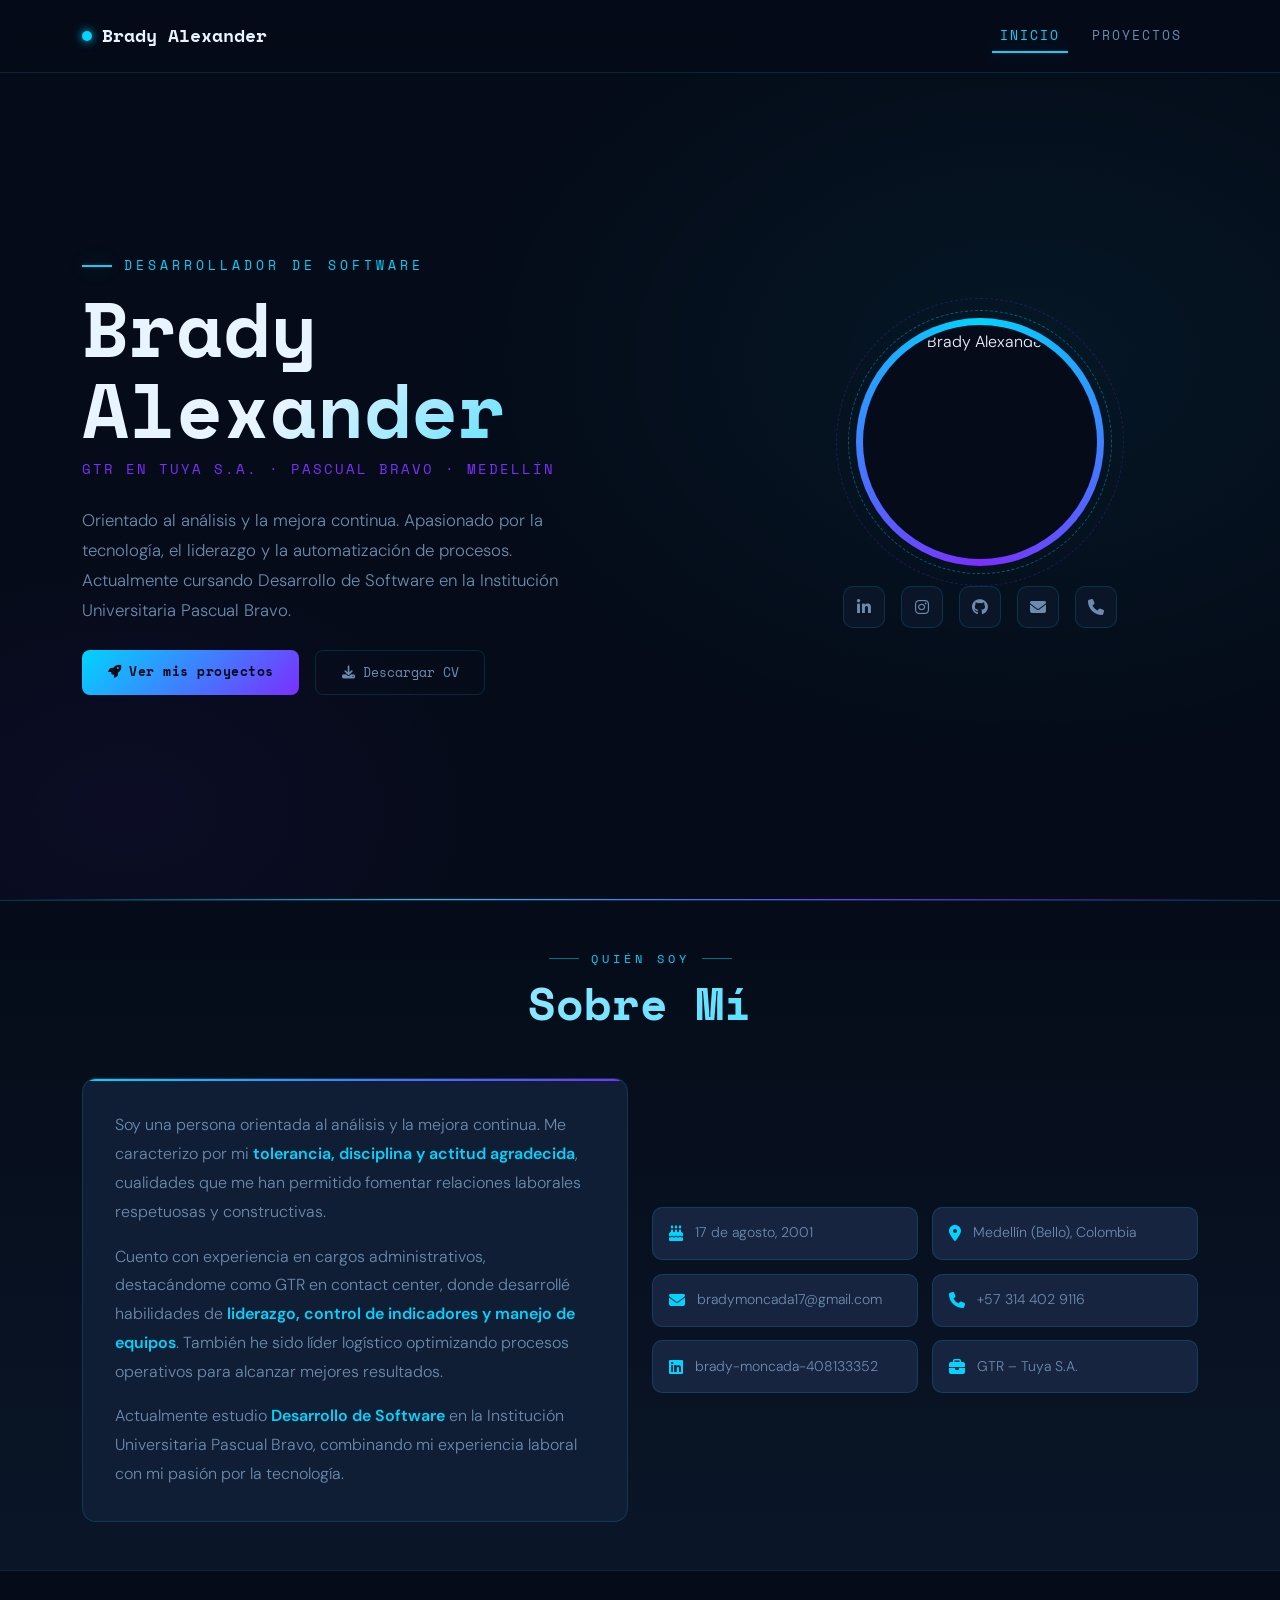
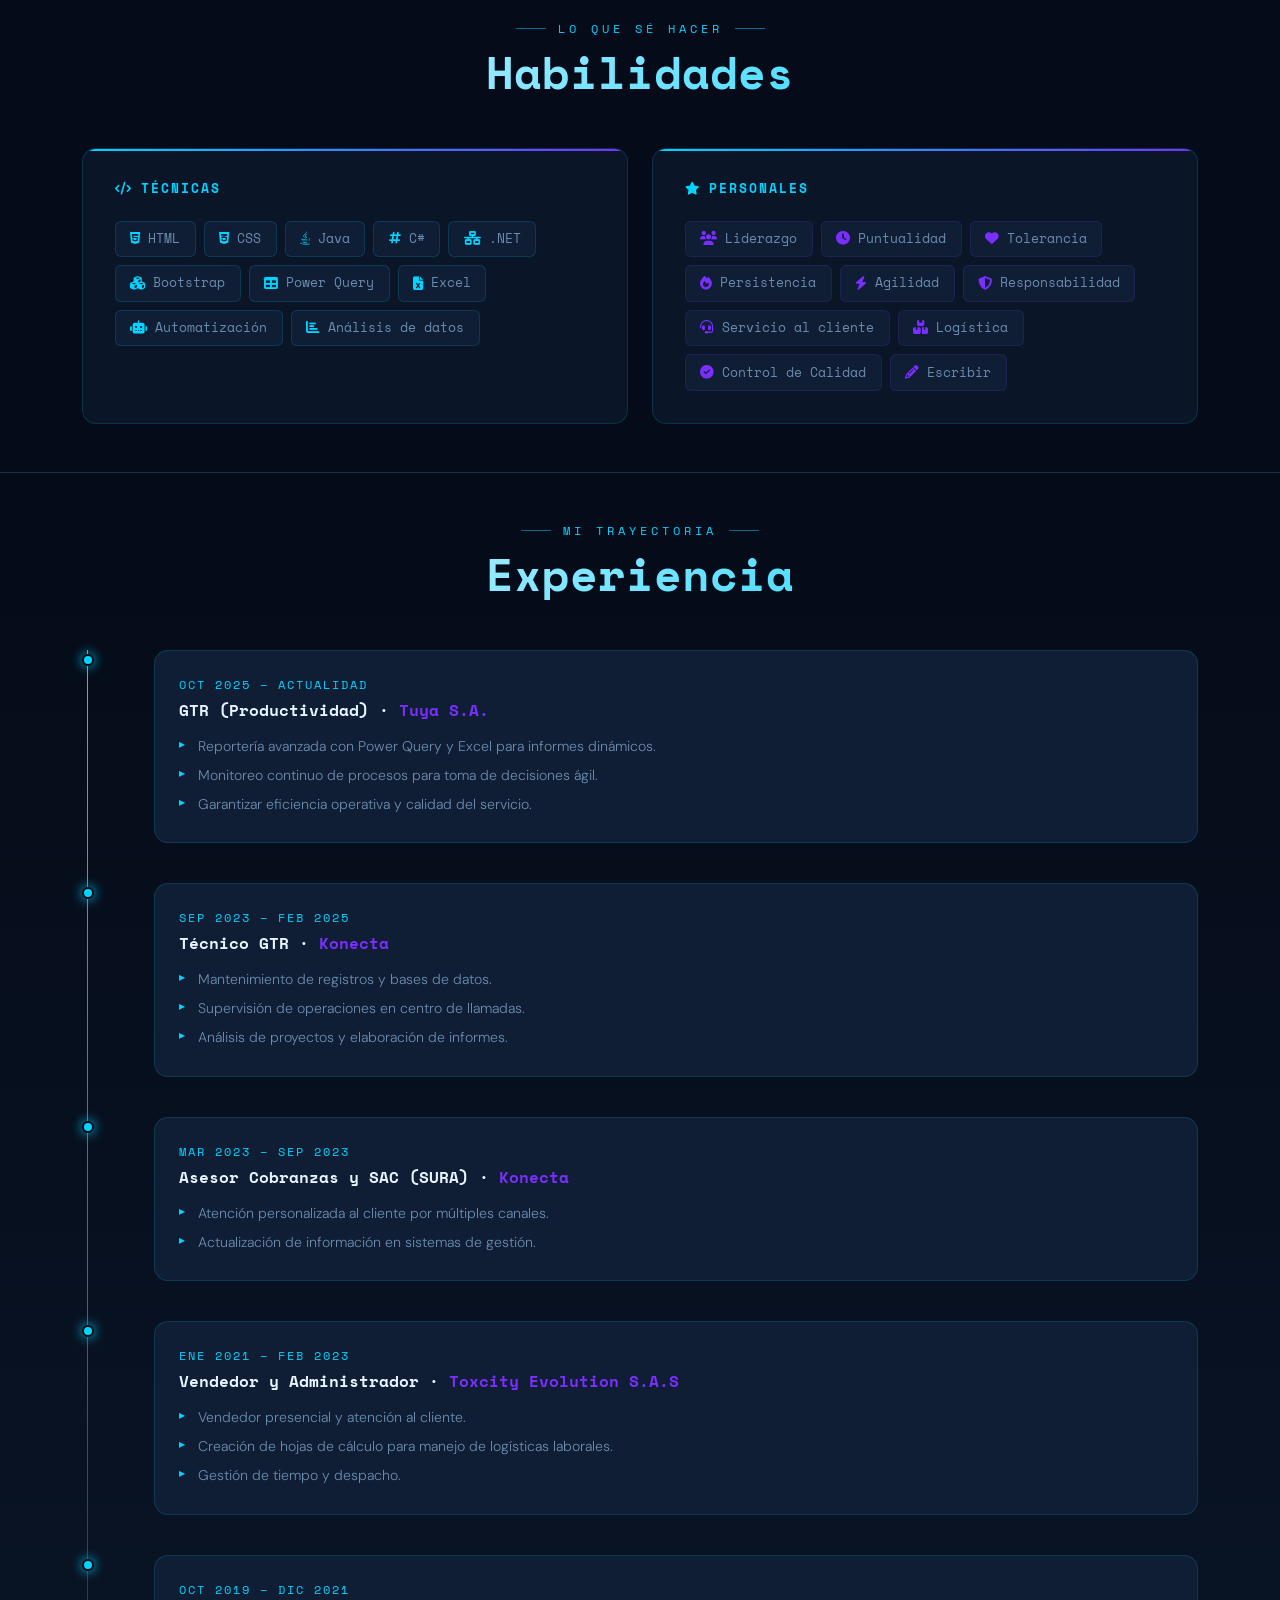
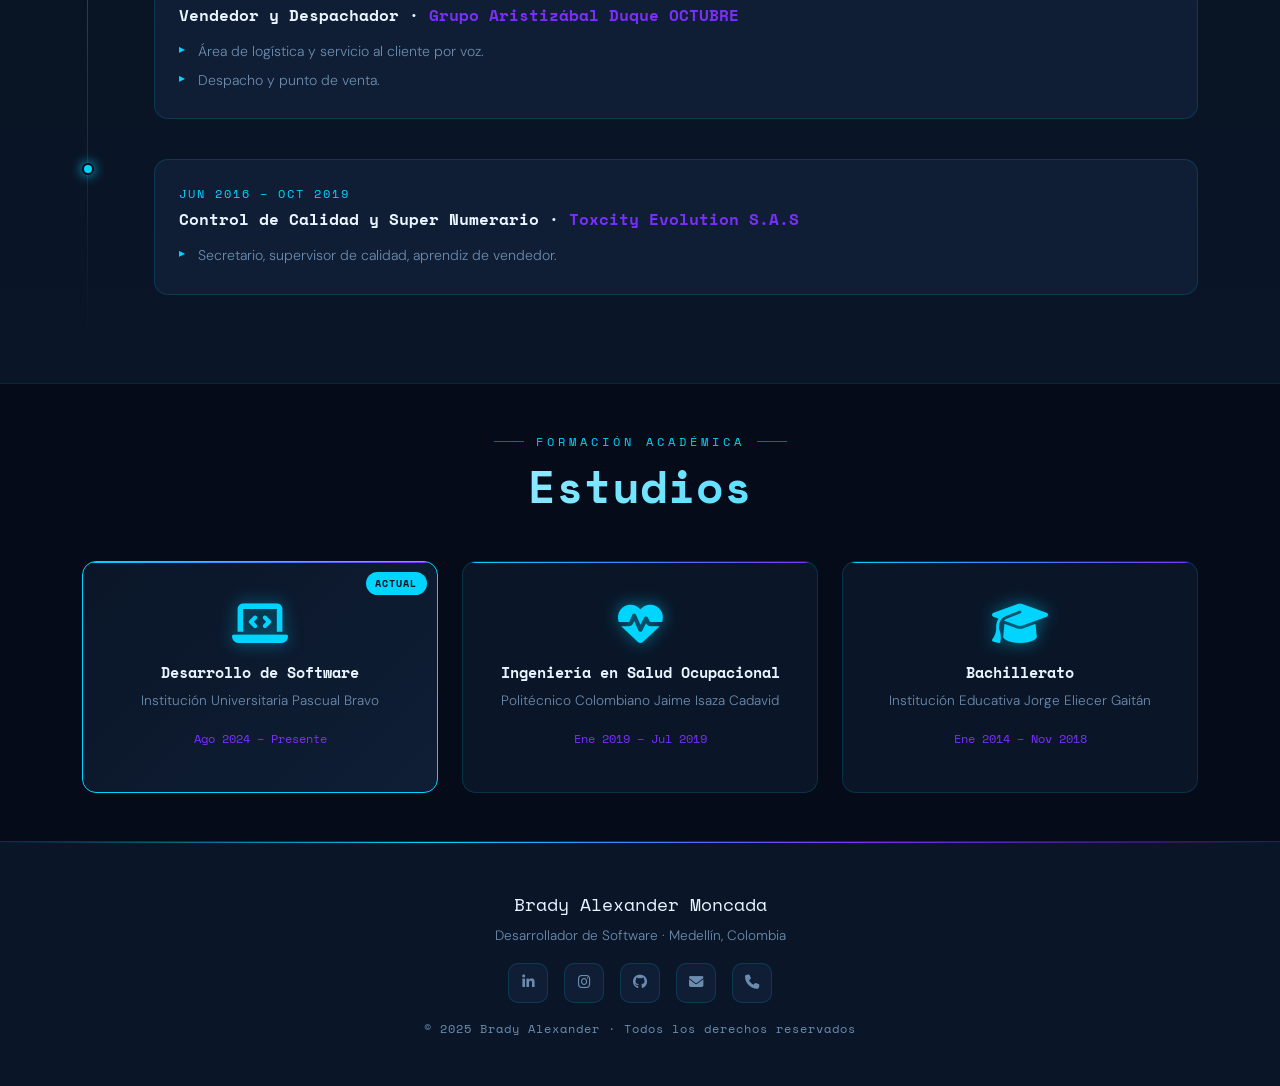
==== commit 23864865: "Se implementa un diseño más profesional" ====
--- a/index.html
+++ b/index.html
@@ -11,6 +11,7 @@
 </head>
 <body>
 
+  <!-- ===== NAVBAR ===== -->
   <nav class="navbar navbar-expand-lg navbar-dark fixed-top" id="mainNav">
     <div class="container">
       <a class="navbar-brand fw-bold" href="index.html">
@@ -28,28 +29,38 @@
     </div>
   </nav>
 
+  <!-- ===== HERO ===== -->
   <header class="hero d-flex align-items-center" id="inicio">
     <div class="container">
       <div class="row align-items-center g-5">
+
+        <!-- Texto izquierda -->
         <div class="col-lg-7 hero-text">
-          <p class="hero-tag">👋 Hola, soy</p>
+          <p class="hero-tag">Desarrollador de Software</p>
           <h1 class="hero-title">Brady <span class="accent">Alexander</span></h1>
-          <p class="hero-subtitle">Desarrollador de Software en formación · GTR en Tuya S.A.</p>
+          <p class="hero-subtitle">GTR en Tuya S.A. · Pascual Bravo · Medellín</p>
           <p class="hero-desc">
             Orientado al análisis y la mejora continua. Apasionado por la tecnología,
             el liderazgo y la automatización de procesos. Actualmente cursando
             Desarrollo de Software en la Institución Universitaria Pascual Bravo.
           </p>
           <div class="d-flex gap-3 flex-wrap mt-4">
-            <a href="projects.html" class="btn btn-accent">Ver mis proyectos <i class="fas fa-arrow-right ms-2"></i></a>
+            <a href="projects.html" class="btn btn-accent">
+              <i class="fas fa-rocket me-2"></i>Ver mis proyectos
+            </a>
             <a href="Hoja_de_vida.pdf" download class="btn btn-outline-light">
-              <i class="fas fa-download me-2"></i> Descargar CV
-            </a>
-          </div>
-        </div>
+              <i class="fas fa-download me-2"></i>Descargar CV
+            </a>
+          </div>
+        </div>
+
+        <!-- Avatar derecha -->
         <div class="col-lg-5 text-center">
           <div class="avatar-wrapper mx-auto">
+            <div class="avatar-ring-2"></div>
             <div class="avatar-ring"></div>
+            <div class="avatar-glow"></div>
+            <div class="avatar-glow-mask"></div>
             <img
               src="https://avatars.githubusercontent.com/u/238865009?v=4"
               alt="Brady Alexander"
@@ -74,17 +85,20 @@
             </a>
           </div>
         </div>
+
       </div>
     </div>
   </header>
 
+  <!-- ===== SOBRE MÍ ===== -->
   <section class="section-sobre py-5" id="sobre-mi">
     <div class="container">
       <div class="section-header text-center mb-5">
         <span class="section-label">Quién soy</span>
-        <h2 class="section-title">Sobre <span class="accent">Mí</span></h2>
+        <h2 class="section-title mt-2">Sobre <span class="accent">Mí</span></h2>
       </div>
       <div class="row g-4 align-items-center">
+
         <div class="col-lg-6">
           <div class="sobre-card">
             <p>Soy una persona orientada al análisis y la mejora continua. Me caracterizo por mi
@@ -99,27 +113,49 @@
             pasión por la tecnología.</p>
           </div>
         </div>
+
         <div class="col-lg-6">
           <div class="info-grid">
-            <div class="info-item"><i class="fas fa-birthday-cake"></i><span>17 de agosto, 2001</span></div>
-            <div class="info-item"><i class="fas fa-map-marker-alt"></i><span>Medellín (Bello), Colombia</span></div>
-            <div class="info-item"><i class="fas fa-envelope"></i><span>bradymoncada17@gmail.com</span></div>
-            <div class="info-item"><i class="fas fa-phone"></i><span>+57 314 402 9116</span></div>
-            <div class="info-item"><i class="fab fa-linkedin"></i><span>brady-moncada-408133352</span></div>
-            <div class="info-item"><i class="fas fa-briefcase"></i><span>GTR – Tuya S.A.</span></div>
-          </div>
-        </div>
+            <div class="info-item">
+              <i class="fas fa-birthday-cake"></i>
+              <span>17 de agosto, 2001</span>
+            </div>
+            <div class="info-item">
+              <i class="fas fa-map-marker-alt"></i>
+              <span>Medellín (Bello), Colombia</span>
+            </div>
+            <div class="info-item">
+              <i class="fas fa-envelope"></i>
+              <span>bradymoncada17@gmail.com</span>
+            </div>
+            <div class="info-item">
+              <i class="fas fa-phone"></i>
+              <span>+57 314 402 9116</span>
+            </div>
+            <div class="info-item">
+              <i class="fab fa-linkedin"></i>
+              <span>brady-moncada-408133352</span>
+            </div>
+            <div class="info-item">
+              <i class="fas fa-briefcase"></i>
+              <span>GTR – Tuya S.A.</span>
+            </div>
+          </div>
+        </div>
+
       </div>
     </div>
   </section>
 
+  <!-- ===== HABILIDADES ===== -->
   <section class="section-skills py-5" id="habilidades">
     <div class="container">
       <div class="section-header text-center mb-5">
         <span class="section-label">Lo que sé hacer</span>
-        <h2 class="section-title">Habili<span class="accent">dades</span></h2>
+        <h2 class="section-title mt-2">Habili<span class="accent">dades</span></h2>
       </div>
       <div class="row g-4">
+
         <div class="col-md-6">
           <div class="skills-card">
             <h5 class="skills-group-title"><i class="fas fa-code me-2"></i>Técnicas</h5>
@@ -137,6 +173,7 @@
             </div>
           </div>
         </div>
+
         <div class="col-md-6">
           <div class="skills-card">
             <h5 class="skills-group-title"><i class="fas fa-star me-2"></i>Personales</h5>
@@ -154,17 +191,20 @@
             </div>
           </div>
         </div>
+
       </div>
     </div>
   </section>
 
+  <!-- ===== EXPERIENCIA ===== -->
   <section class="section-exp py-5" id="experiencia">
     <div class="container">
       <div class="section-header text-center mb-5">
         <span class="section-label">Mi trayectoria</span>
-        <h2 class="section-title">Experien<span class="accent">cia</span></h2>
+        <h2 class="section-title mt-2">Experien<span class="accent">cia</span></h2>
       </div>
       <div class="timeline">
+
         <div class="timeline-item">
           <div class="timeline-dot"></div>
           <div class="timeline-content">
@@ -177,6 +217,7 @@
             </ul>
           </div>
         </div>
+
         <div class="timeline-item">
           <div class="timeline-dot"></div>
           <div class="timeline-content">
@@ -189,6 +230,7 @@
             </ul>
           </div>
         </div>
+
         <div class="timeline-item">
           <div class="timeline-dot"></div>
           <div class="timeline-content">
@@ -200,6 +242,20 @@
             </ul>
           </div>
         </div>
+
+        <div class="timeline-item">
+          <div class="timeline-dot"></div>
+          <div class="timeline-content">
+            <span class="timeline-date">Ene 2021 – Feb 2023</span>
+            <h5>Vendedor y Administrador · <em>Toxcity Evolution S.A.S</em></h5>
+            <ul>
+              <li>Vendedor presencial y atención al cliente.</li>
+              <li>Creación de hojas de cálculo para manejo de logísticas laborales.</li>
+              <li>Gestión de tiempo y despacho.</li>
+            </ul>
+          </div>
+        </div>
+
         <div class="timeline-item">
           <div class="timeline-dot"></div>
           <div class="timeline-content">
@@ -211,71 +267,93 @@
             </ul>
           </div>
         </div>
+
         <div class="timeline-item">
           <div class="timeline-dot"></div>
           <div class="timeline-content">
             <span class="timeline-date">Jun 2016 – Oct 2019</span>
-            <h5>Control de Calidad · <em>Toxcity Evolution S.A.S</em></h5>
+            <h5>Control de Calidad y Super Numerario · <em>Toxcity Evolution S.A.S</em></h5>
             <ul>
               <li>Secretario, supervisor de calidad, aprendiz de vendedor.</li>
             </ul>
           </div>
         </div>
+
       </div>
     </div>
   </section>
 
+  <!-- ===== ESTUDIOS ===== -->
   <section class="section-studies py-5" id="estudios">
     <div class="container">
       <div class="section-header text-center mb-5">
         <span class="section-label">Formación académica</span>
-        <h2 class="section-title">Estu<span class="accent">dios</span></h2>
+        <h2 class="section-title mt-2">Estu<span class="accent">dios</span></h2>
       </div>
       <div class="row g-4 justify-content-center">
+
         <div class="col-md-4">
           <div class="study-card current">
-            <span class="study-badge">Actual</span>
+            <div class="study-badge"></div>
+            <span class="study-badge-text">ACTUAL</span>
             <i class="fas fa-laptop-code study-icon"></i>
             <h5>Desarrollo de Software</h5>
             <p>Institución Universitaria Pascual Bravo</p>
             <span class="study-date">Ago 2024 – Presente</span>
           </div>
         </div>
+
         <div class="col-md-4">
           <div class="study-card">
+            <div class="study-badge"></div>
             <i class="fas fa-heartbeat study-icon"></i>
             <h5>Ingeniería en Salud Ocupacional</h5>
             <p>Politécnico Colombiano Jaime Isaza Cadavid</p>
             <span class="study-date">Ene 2019 – Jul 2019</span>
           </div>
         </div>
+
         <div class="col-md-4">
           <div class="study-card">
+            <div class="study-badge"></div>
             <i class="fas fa-graduation-cap study-icon"></i>
             <h5>Bachillerato</h5>
             <p>Institución Educativa Jorge Eliecer Gaitán</p>
             <span class="study-date">Ene 2014 – Nov 2018</span>
           </div>
         </div>
+
       </div>
     </div>
   </section>
 
+  <!-- ===== FOOTER ===== -->
   <footer class="site-footer py-5">
     <div class="container text-center">
       <p class="footer-name">Brady Alexander Moncada</p>
       <p class="footer-sub">Desarrollador de Software · Medellín, Colombia</p>
       <div class="footer-social d-flex justify-content-center gap-3 my-3">
-        <a href="https://www.linkedin.com/in/brady-moncada-408133352/" target="_blank" title="LinkedIn"><i class="fab fa-linkedin-in"></i></a>
-        <a href="https://www.instagram.com/bradymoncadaj/" target="_blank" title="Instagram"><i class="fab fa-instagram"></i></a>
-        <a href="https://github.com/bradymoncada17" target="_blank" title="GitHub"><i class="fab fa-github"></i></a>
-        <a href="mailto:bradymoncada17@gmail.com" title="Email"><i class="fas fa-envelope"></i></a>
-        <a href="tel:+573144029116" title="+57 314 402 9116"><i class="fas fa-phone"></i></a>
+        <a href="https://www.linkedin.com/in/brady-moncada-408133352/" target="_blank" title="LinkedIn">
+          <i class="fab fa-linkedin-in"></i>
+        </a>
+        <a href="https://www.instagram.com/bradymoncadaj/" target="_blank" title="Instagram">
+          <i class="fab fa-instagram"></i>
+        </a>
+        <a href="https://github.com/bradymoncada17" target="_blank" title="GitHub">
+          <i class="fab fa-github"></i>
+        </a>
+        <a href="mailto:bradymoncada17@gmail.com" title="Email">
+          <i class="fas fa-envelope"></i>
+        </a>
+        <a href="tel:+573144029116" title="+57 314 402 9116">
+          <i class="fas fa-phone"></i>
+        </a>
       </div>
       <p class="footer-copy">© 2025 Brady Alexander · Todos los derechos reservados</p>
     </div>
   </footer>
 
+  <!-- Scripts -->
   <script src="https://code.jquery.com/jquery-3.7.1.min.js"></script>
   <script src="https://cdn.jsdelivr.net/npm/bootstrap@5.3.3/dist/js/bootstrap.bundle.min.js"></script>
   <script src="js/scripts.js"></script>
--- a/css/styles.css
+++ b/css/styles.css
@@ -1,55 +1,792 @@
-/* FOTO DE PERFIL */
+/* ============================================
+   PORTAFOLIO - BRADY ALEXANDER
+   Rediseño Profesional — Tema Tech
+   ============================================ */
+
+/* ---------- Variables ---------- */
+:root {
+  --bg-dark:       #050b18;
+  --bg-card:       #0a1628;
+  --bg-card2:      #0f1e35;
+  --bg-card3:      #162440;
+  --accent:        #00d4ff;
+  --accent2:       #7b2fff;
+  --accent-green:  #00ff88;
+  --accent-dim:    rgba(0, 212, 255, 0.1);
+  --accent2-dim:   rgba(123, 47, 255, 0.1);
+  --text-main:     #e8f4ff;
+  --text-muted:    #6b8cae;
+  --border:        rgba(0, 212, 255, 0.15);
+  --border2:       rgba(123, 47, 255, 0.15);
+  --glow:          0 0 20px rgba(0, 212, 255, 0.3);
+  --glow2:         0 0 20px rgba(123, 47, 255, 0.3);
+  --font-mono:     'Space Mono', monospace;
+  --font-body:     'DM Sans', sans-serif;
+  --radius:        14px;
+  --transition:    0.3s ease;
+}
+
+/* ---------- Reset & Base ---------- */
+*, *::before, *::after { box-sizing: border-box; margin: 0; padding: 0; }
+html { scroll-behavior: smooth; }
+body {
+  background-color: var(--bg-dark);
+  color: var(--text-main);
+  font-family: var(--font-body);
+  font-weight: 300;
+  line-height: 1.7;
+  overflow-x: hidden;
+}
+h1,h2,h3,h4,h5,h6 { font-family: var(--font-mono); font-weight: 700; }
+.accent  { color: var(--accent); }
+.accent2 { color: var(--accent2); }
+
+/* ---------- Fondo con grid tech ---------- */
+body::before {
+  content: '';
+  position: fixed;
+  inset: 0;
+  background-image:
+    linear-gradient(rgba(0,212,255,0.03) 1px, transparent 1px),
+    linear-gradient(90deg, rgba(0,212,255,0.03) 1px, transparent 1px);
+  background-size: 50px 50px;
+  pointer-events: none;
+  z-index: 0;
+}
+body > * { position: relative; z-index: 1; }
+
+/* ---------- Navbar ---------- */
+#mainNav {
+  background: rgba(5, 11, 24, 0.8);
+  backdrop-filter: blur(20px);
+  border-bottom: 1px solid var(--border);
+  padding: 1rem 0;
+  transition: var(--transition);
+}
+#mainNav.scrolled {
+  padding: 0.6rem 0;
+  background: rgba(5, 11, 24, 0.97);
+  box-shadow: 0 4px 30px rgba(0,0,0,0.5);
+}
+.navbar-brand {
+  font-family: var(--font-mono);
+  font-size: 1.1rem;
+  color: var(--text-main) !important;
+  display: flex;
+  align-items: center;
+  gap: 10px;
+}
+.brand-dot {
+  display: inline-block;
+  width: 10px;
+  height: 10px;
+  background: var(--accent);
+  border-radius: 50%;
+  box-shadow: 0 0 10px var(--accent);
+  animation: pulse 2s infinite;
+}
+@keyframes pulse {
+  0%,100% { opacity:1; transform:scale(1); box-shadow: 0 0 10px var(--accent); }
+  50%      { opacity:0.6; transform:scale(0.8); box-shadow: 0 0 4px var(--accent); }
+}
+.nav-link {
+  font-family: var(--font-mono);
+  font-size: 0.8rem;
+  color: var(--text-muted) !important;
+  letter-spacing: 2px;
+  text-transform: uppercase;
+  transition: var(--transition);
+  padding: 0.4rem 1rem !important;
+  position: relative;
+}
+.nav-link::after {
+  content: '';
+  position: absolute;
+  bottom: 0; left: 50%; right: 50%;
+  height: 2px;
+  background: var(--accent);
+  transition: var(--transition);
+  box-shadow: var(--glow);
+}
+.nav-link:hover::after,
+.nav-link.active::after { left: 0.5rem; right: 0.5rem; }
+.nav-link:hover,
+.nav-link.active { color: var(--accent) !important; }
+
+/* ---------- Botones ---------- */
+.btn-accent {
+  background: linear-gradient(135deg, var(--accent), var(--accent2));
+  color: #050b18;
+  font-family: var(--font-mono);
+  font-size: 0.82rem;
+  font-weight: 700;
+  border: none;
+  border-radius: 8px;
+  padding: 0.75rem 1.6rem;
+  transition: var(--transition);
+  letter-spacing: 0.5px;
+  position: relative;
+  overflow: hidden;
+}
+.btn-accent::before {
+  content: '';
+  position: absolute;
+  inset: 0;
+  background: linear-gradient(135deg, var(--accent2), var(--accent));
+  opacity: 0;
+  transition: var(--transition);
+}
+.btn-accent:hover::before { opacity: 1; }
+.btn-accent:hover {
+  color: #050b18;
+  transform: translateY(-3px);
+  box-shadow: 0 10px 30px rgba(0,212,255,0.4);
+}
+.btn-accent span, .btn-accent i { position: relative; z-index: 1; }
+
+.btn-outline-light {
+  font-family: var(--font-mono);
+  font-size: 0.82rem;
+  border-radius: 8px;
+  padding: 0.75rem 1.6rem;
+  border: 1px solid var(--border);
+  color: var(--text-muted) !important;
+  background: transparent;
+  transition: var(--transition);
+}
+.btn-outline-light:hover {
+  border-color: var(--accent);
+  color: var(--accent) !important;
+  transform: translateY(-3px);
+  box-shadow: var(--glow);
+  background: var(--accent-dim);
+}
+
+.btn-outline-secondary {
+  font-family: var(--font-mono);
+  font-size: 0.82rem;
+  border-radius: 8px;
+  padding: 0.75rem 1.6rem;
+  border: 1px solid rgba(255,255,255,0.1);
+  color: var(--text-muted);
+  background: transparent;
+  transition: var(--transition);
+}
+.btn-outline-secondary:hover {
+  border-color: var(--accent2);
+  color: var(--accent2);
+  background: var(--accent2-dim);
+}
+
+/* ---------- Hero ---------- */
+.hero {
+  min-height: 100vh;
+  padding: 130px 0 80px;
+  background:
+    radial-gradient(ellipse 70% 70% at 80% 40%, rgba(0,212,255,0.06) 0%, transparent 65%),
+    radial-gradient(ellipse 50% 50% at 10% 90%, rgba(123,47,255,0.06) 0%, transparent 65%),
+    var(--bg-dark);
+  position: relative;
+  overflow: hidden;
+}
+.hero::after {
+  content: '';
+  position: absolute;
+  bottom: 0; left: 0; right: 0;
+  height: 1px;
+  background: linear-gradient(90deg, transparent, var(--accent), var(--accent2), transparent);
+}
+.hero-tag {
+  font-family: var(--font-mono);
+  font-size: 0.8rem;
+  color: var(--accent);
+  letter-spacing: 4px;
+  text-transform: uppercase;
+  margin-bottom: 0.75rem;
+  display: flex;
+  align-items: center;
+  gap: 0.75rem;
+}
+.hero-tag::before {
+  content: '';
+  width: 30px; height: 2px;
+  background: var(--accent);
+  box-shadow: var(--glow);
+}
+.hero-title {
+  font-size: clamp(2.8rem, 6vw, 5rem);
+  line-height: 1.05;
+  margin-bottom: 0.5rem;
+  background: linear-gradient(135deg, var(--text-main) 40%, var(--accent));
+  -webkit-background-clip: text;
+  -webkit-text-fill-color: transparent;
+  background-clip: text;
+}
+.hero-subtitle {
+  font-family: var(--font-mono);
+  font-size: 0.85rem;
+  color: var(--accent2);
+  letter-spacing: 2px;
+  margin-bottom: 1.5rem;
+  text-transform: uppercase;
+}
+.hero-desc {
+  font-size: 1.05rem;
+  color: var(--text-muted);
+  max-width: 520px;
+  line-height: 1.8;
+}
+
+/* ---------- Avatar ---------- */
+.avatar-wrapper {
+  position: relative;
+  width: 240px;
+  height: 240px;
+  display: flex;
+  align-items: center;
+  justify-content: center;
+  margin: 0 auto;
+}
+.avatar-ring {
+  position: absolute;
+  inset: -12px;
+  border-radius: 50%;
+  border: 1px dashed rgba(0,212,255,0.4);
+  animation: spin 20s linear infinite;
+  z-index: 0;
+}
+.avatar-ring-2 {
+  position: absolute;
+  inset: -24px;
+  border-radius: 50%;
+  border: 1px dashed rgba(123,47,255,0.25);
+  animation: spin 35s linear infinite reverse;
+  z-index: 0;
+}
+@keyframes spin { to { transform: rotate(360deg); } }
+.avatar-glow {
+  position: absolute;
+  inset: -4px;
+  border-radius: 50%;
+  background: conic-gradient(var(--accent), var(--accent2), var(--accent));
+  animation: spin 4s linear infinite;
+  z-index: 0;
+}
+.avatar-glow-mask {
+  position: absolute;
+  inset: 3px;
+  border-radius: 50%;
+  background: var(--bg-dark);
+  z-index: 1;
+}
 .avatar-photo {
-  width: 220px;
-  height: 220px;
+  width: 228px;
+  height: 228px;
   border-radius: 50%;
   object-fit: cover;
-  border: 3px solid var(--accent);
+  object-position: center top;
+  position: relative;
+  z-index: 2;
+}
+
+/* ---------- Social buttons ---------- */
+.social-btn {
+  width: 42px; height: 42px;
+  border-radius: 10px;
+  border: 1px solid var(--border);
+  background: var(--bg-card);
+  color: var(--text-muted);
+  display: flex;
+  align-items: center;
+  justify-content: center;
+  font-size: 1rem;
+  text-decoration: none;
+  transition: var(--transition);
+}
+.social-btn:hover {
+  background: var(--accent-dim);
+  color: var(--accent);
+  border-color: var(--accent);
+  transform: translateY(-4px);
+  box-shadow: var(--glow);
+}
+
+/* ---------- Hero Proyectos ---------- */
+.hero-projects {
+  min-height: 38vh;
+  padding: 150px 0 60px;
+  text-align: center;
+  background:
+    radial-gradient(ellipse 60% 60% at 50% 0%, rgba(0,212,255,0.07) 0%, transparent 70%),
+    var(--bg-dark);
+  position: relative;
+}
+.hero-projects::after {
+  content: '';
+  position: absolute;
+  bottom: 0; left: 0; right: 0;
+  height: 1px;
+  background: linear-gradient(90deg, transparent, var(--accent), transparent);
+}
+
+/* ---------- Section labels ---------- */
+.section-label {
+  font-family: var(--font-mono);
+  font-size: 0.72rem;
+  color: var(--accent);
+  letter-spacing: 4px;
+  text-transform: uppercase;
+  display: flex;
+  align-items: center;
+  justify-content: center;
+  gap: 0.75rem;
+  margin-bottom: 0.5rem;
+}
+.section-label::before,
+.section-label::after {
+  content: '';
+  width: 30px; height: 1px;
+  background: var(--accent);
+  opacity: 0.5;
+}
+.section-title {
+  font-size: clamp(1.8rem, 4vw, 2.8rem);
+  margin-bottom: 0;
+  background: linear-gradient(135deg, var(--text-main), var(--accent));
+  -webkit-background-clip: text;
+  -webkit-text-fill-color: transparent;
+  background-clip: text;
+}
+
+/* ---------- Sobre mí ---------- */
+.section-sobre {
+  background: linear-gradient(180deg, var(--bg-dark) 0%, var(--bg-card) 100%);
+  border-top: 1px solid var(--border);
+  border-bottom: 1px solid var(--border);
+}
+.sobre-card {
+  background: var(--bg-card2);
+  border: 1px solid var(--border);
+  border-radius: var(--radius);
+  padding: 2rem;
+  position: relative;
+  overflow: hidden;
+}
+.sobre-card::before {
+  content: '';
+  position: absolute;
+  top: 0; left: 0; right: 0;
+  height: 2px;
+  background: linear-gradient(90deg, var(--accent), var(--accent2));
+}
+.sobre-card p { color: var(--text-muted); margin-bottom: 1rem; line-height: 1.8; }
+.sobre-card p:last-child { margin-bottom: 0; }
+.sobre-card strong { color: var(--accent); font-weight: 600; }
+
+.info-grid { display: grid; grid-template-columns: 1fr 1fr; gap: 0.85rem; }
+.info-item {
+  background: var(--bg-card3);
+  border: 1px solid var(--border);
+  border-radius: 10px;
+  padding: 0.85rem 1rem;
+  display: flex;
+  align-items: center;
+  gap: 0.75rem;
+  font-size: 0.88rem;
+  color: var(--text-muted);
+  transition: var(--transition);
+}
+.info-item:hover {
+  border-color: var(--accent);
+  background: var(--accent-dim);
+  color: var(--text-main);
+}
+.info-item i { color: var(--accent); font-size: 1rem; flex-shrink: 0; }
+
+/* ---------- Habilidades ---------- */
+.section-skills { background: var(--bg-dark); }
+.skills-card {
+  background: var(--bg-card);
+  border: 1px solid var(--border);
+  border-radius: var(--radius);
+  padding: 2rem;
+  height: 100%;
+  position: relative;
+  overflow: hidden;
+  transition: var(--transition);
+}
+.skills-card:hover {
+  border-color: var(--accent);
+  box-shadow: 0 0 30px rgba(0,212,255,0.08);
+}
+.skills-card::before {
+  content: '';
+  position: absolute;
+  top: 0; left: 0; right: 0;
+  height: 2px;
+  background: linear-gradient(90deg, var(--accent), var(--accent2));
+}
+.skills-group-title {
+  font-family: var(--font-mono);
+  font-size: 0.8rem;
+  color: var(--accent);
+  margin-bottom: 1.5rem;
+  text-transform: uppercase;
+  letter-spacing: 2px;
+}
+.skill-tags { display: flex; flex-wrap: wrap; gap: 0.5rem; }
+.skill-tag {
+  background: var(--bg-card2);
+  border: 1px solid var(--border);
+  color: var(--text-muted);
+  border-radius: 6px;
+  padding: 0.4rem 0.9rem;
+  font-size: 0.8rem;
+  font-family: var(--font-mono);
+  display: flex;
+  align-items: center;
+  gap: 0.5rem;
+  transition: var(--transition);
+  cursor: default;
+}
+.skill-tag i { color: var(--accent); font-size: 0.85rem; }
+.skill-tag:hover {
+  background: var(--accent-dim);
+  border-color: var(--accent);
+  color: var(--accent);
+  transform: translateY(-2px);
+  box-shadow: var(--glow);
+}
+.skill-tag:hover i { color: var(--accent); }
+.skill-tag.soft { border-color: var(--border2); }
+.skill-tag.soft i { color: var(--accent2); }
+.skill-tag.soft:hover {
+  background: var(--accent2-dim);
+  border-color: var(--accent2);
+  color: var(--accent2);
+  box-shadow: var(--glow2);
+}
+
+/* ---------- Experiencia / Timeline ---------- */
+.section-exp {
+  background: linear-gradient(180deg, var(--bg-dark) 0%, var(--bg-card) 100%);
+  border-top: 1px solid var(--border);
+  border-bottom: 1px solid var(--border);
+}
+.timeline { position: relative; padding-left: 2.5rem; }
+.timeline::before {
+  content: '';
+  position: absolute;
+  left: 5px; top: 0; bottom: 0;
+  width: 1px;
+  background: linear-gradient(to bottom, var(--accent), var(--accent2), transparent);
+}
+.timeline-item { position: relative; padding: 0 0 2.5rem 2rem; }
+.timeline-dot {
+  position: absolute;
+  left: -2.5rem;
+  top: 4px;
+  width: 12px; height: 12px;
+  border-radius: 50%;
+  background: var(--accent);
+  border: 2px solid var(--bg-dark);
+  box-shadow: 0 0 12px var(--accent);
+  transform: translateX(0px);
+}
+.timeline-content {
+  background: var(--bg-card2);
+  border: 1px solid var(--border);
+  border-radius: var(--radius);
+  padding: 1.5rem;
+  transition: var(--transition);
+  position: relative;
+  overflow: hidden;
+}
+.timeline-content::before {
+  content: '';
+  position: absolute;
+  left: 0; top: 0; bottom: 0;
+  width: 3px;
+  background: linear-gradient(to bottom, var(--accent), var(--accent2));
+  opacity: 0;
+  transition: var(--transition);
+}
+.timeline-item:hover .timeline-content {
+  border-color: var(--accent);
+  box-shadow: 0 8px 30px rgba(0,212,255,0.08);
+}
+.timeline-item:hover .timeline-content::before { opacity: 1; }
+.timeline-date {
+  font-family: var(--font-mono);
+  font-size: 0.72rem;
+  color: var(--accent);
+  letter-spacing: 2px;
+  text-transform: uppercase;
+  display: block;
+  margin-bottom: 0.4rem;
+}
+.timeline-content h5 {
+  font-size: 0.98rem;
+  margin-bottom: 0.75rem;
+  color: var(--text-main);
+}
+.timeline-content h5 em { color: var(--accent2); font-style: normal; }
+.timeline-content ul { list-style: none; padding: 0; margin: 0; }
+.timeline-content ul li {
+  color: var(--text-muted);
+  font-size: 0.88rem;
+  padding: 0.2rem 0 0.2rem 1.2rem;
+  position: relative;
+  line-height: 1.6;
+}
+.timeline-content ul li::before {
+  content: '▸';
+  color: var(--accent);
+  position: absolute;
+  left: 0;
+  font-size: 0.75rem;
+}
+
+/* ---------- Estudios ---------- */
+.section-studies { background: var(--bg-dark); }
+.study-card {
+  background: var(--bg-card);
+  border: 1px solid var(--border);
+  border-radius: var(--radius);
+  padding: 2.5rem 2rem;
+  text-align: center;
+  height: 100%;
+  position: relative;
+  transition: var(--transition);
+  overflow: hidden;
+}
+.study-card::after {
+  content: '';
+  position: absolute;
+  inset: 0;
+  background: linear-gradient(135deg, var(--accent-dim), transparent);
+  opacity: 0;
+  transition: var(--transition);
+}
+.study-card:hover {
+  border-color: var(--accent);
+  transform: translateY(-6px);
+  box-shadow: 0 20px 40px rgba(0,212,255,0.12);
+}
+.study-card:hover::after { opacity: 1; }
+.study-card.current {
+  border-color: var(--accent);
+  background: linear-gradient(135deg, var(--bg-card), var(--bg-card2));
+}
+.study-badge {
+  position: absolute;
+  top: -1px; left: 0; right: 0;
+  height: 2px;
+  background: linear-gradient(90deg, var(--accent), var(--accent2));
+}
+.study-badge-text {
+  position: absolute;
+  top: 10px; right: 10px;
+  background: var(--accent);
+  color: #050b18;
+  font-family: var(--font-mono);
+  font-size: 0.65rem;
+  font-weight: 700;
+  padding: 0.15rem 0.6rem;
+  border-radius: 20px;
+  letter-spacing: 1px;
+  z-index: 2;
+}
+.study-icon {
+  font-size: 2.8rem;
+  color: var(--accent);
+  margin-bottom: 1rem;
+  display: block;
   position: relative;
   z-index: 1;
-}
-
-/* PROYECTO - BADGE "En desarrollo" */
+  filter: drop-shadow(0 0 8px rgba(0,212,255,0.5));
+}
+.study-card h5 {
+  font-size: 0.95rem;
+  margin-bottom: 0.5rem;
+  position: relative;
+  z-index: 1;
+}
+.study-card p {
+  color: var(--text-muted);
+  font-size: 0.85rem;
+  margin-bottom: 0.75rem;
+  position: relative;
+  z-index: 1;
+}
+.study-date {
+  font-family: var(--font-mono);
+  font-size: 0.72rem;
+  color: var(--accent2);
+  position: relative;
+  z-index: 1;
+}
+
+/* ---------- Proyectos ---------- */
+.section-projects { background: var(--bg-dark); }
+.project-card {
+  background: var(--bg-card);
+  border: 1px solid var(--border);
+  border-radius: var(--radius);
+  padding: 1.75rem;
+  height: 100%;
+  display: flex;
+  flex-direction: column;
+  transition: var(--transition);
+  position: relative;
+  overflow: hidden;
+}
+.project-card::before {
+  content: '';
+  position: absolute;
+  top: 0; left: 0; right: 0;
+  height: 1px;
+  background: linear-gradient(90deg, transparent, var(--accent), transparent);
+  opacity: 0;
+  transition: var(--transition);
+}
+.project-card:hover {
+  border-color: var(--accent);
+  transform: translateY(-6px);
+  box-shadow: 0 20px 50px rgba(0,212,255,0.12);
+}
+.project-card:hover::before { opacity: 1; }
+.project-icon {
+  width: 50px; height: 50px;
+  border-radius: 12px;
+  background: var(--accent-dim);
+  border: 1px solid var(--border);
+  display: flex;
+  align-items: center;
+  justify-content: center;
+  font-size: 1.3rem;
+  color: var(--accent);
+  margin-bottom: 1rem;
+  transition: var(--transition);
+}
+.project-card:hover .project-icon {
+  background: var(--accent);
+  color: #050b18;
+  box-shadow: var(--glow);
+}
+.project-title { font-size: 1rem; margin-bottom: 0.6rem; color: var(--text-main); }
+.project-desc {
+  font-size: 0.88rem;
+  color: var(--text-muted);
+  flex-grow: 1;
+  margin-bottom: 1rem;
+  line-height: 1.7;
+}
+.project-tags { display: flex; flex-wrap: wrap; gap: 0.4rem; margin-bottom: 0.75rem; }
+.project-tags span {
+  background: var(--bg-card2);
+  border: 1px solid var(--border2);
+  color: var(--accent2);
+  border-radius: 4px;
+  padding: 0.15rem 0.65rem;
+  font-size: 0.72rem;
+  font-family: var(--font-mono);
+  letter-spacing: 0.5px;
+}
 .project-wip-badge {
   display: inline-block;
-  background: rgba(255, 193, 7, 0.15);
-  border: 1px solid rgba(255, 193, 7, 0.4);
+  background: rgba(255,193,7,0.1);
+  border: 1px solid rgba(255,193,7,0.3);
   color: #ffc107;
+  font-size: 0.72rem;
+  font-family: var(--font-mono);
+  border-radius: 20px;
+  padding: 0.2rem 0.75rem;
+  margin-bottom: 0.75rem;
+}
+.project-meta {
+  display: flex;
+  gap: 1rem;
   font-size: 0.75rem;
-  font-family: var(--font-mono);
-  border-radius: 20px;
-  padding: 0.2rem 0.7rem;
-  margin-bottom: 0.75rem;
-}
-
-/* PROYECTO - META (estrellas, commits) */
-.project-meta {
-  display: flex;
-  gap: 1rem;
-  font-size: 0.8rem;
-  color: var(--text-muted);
-  font-family: var(--font-mono);
-  margin-top: 0.75rem;
-}
-
-.project-meta i {
-  color: var(--accent);
-  margin-right: 3px;
-}
-
-/* BOTÓN OUTLINE SECUNDARIO para proyectos en desarrollo */
-.btn-outline-secondary {
-  font-family: var(--font-mono);
-  font-size: 0.85rem;
-  border-radius: 6px;
-  padding: 0.7rem 1.5rem;
-  border-color: var(--text-muted);
-  color: var(--text-muted);
-  transition: var(--transition);
-}
-.btn-outline-secondary:hover {
-  border-color: var(--accent);
-  color: var(--accent);
-  background: transparent;
-}
-
+  color: var(--text-muted);
+  font-family: var(--font-mono);
+  margin-top: 0.5rem;
+  padding-top: 0.75rem;
+  border-top: 1px solid var(--border);
+}
+.project-meta i { color: var(--accent); margin-right: 3px; }
+
+/* ---------- Footer ---------- */
+.site-footer {
+  background: var(--bg-card);
+  border-top: 1px solid var(--border);
+  position: relative;
+}
+.site-footer::before {
+  content: '';
+  position: absolute;
+  top: 0; left: 0; right: 0;
+  height: 1px;
+  background: linear-gradient(90deg, transparent, var(--accent), var(--accent2), transparent);
+}
+.footer-name {
+  font-family: var(--font-mono);
+  font-size: 1.1rem;
+  color: var(--text-main);
+  margin-bottom: 0.25rem;
+}
+.footer-sub { font-size: 0.85rem; color: var(--text-muted); margin-bottom: 0; }
+.footer-social a {
+  width: 40px; height: 40px;
+  border-radius: 10px;
+  border: 1px solid var(--border);
+  background: var(--bg-card2);
+  color: var(--text-muted);
+  display: flex;
+  align-items: center;
+  justify-content: center;
+  text-decoration: none;
+  transition: var(--transition);
+  font-size: 0.9rem;
+}
+.footer-social a:hover {
+  background: var(--accent-dim);
+  color: var(--accent);
+  border-color: var(--accent);
+  transform: translateY(-3px);
+  box-shadow: var(--glow);
+}
+.footer-copy {
+  font-family: var(--font-mono);
+  font-size: 0.72rem;
+  color: var(--text-muted);
+  margin-bottom: 0;
+  letter-spacing: 1px;
+}
+
+/* ---------- Animación scroll ---------- */
+.fade-up {
+  opacity: 0;
+  transform: translateY(30px);
+  transition: opacity 0.7s ease, transform 0.7s ease;
+}
+.fade-up.visible { opacity: 1; transform: translateY(0); }
+
+/* ---------- Scrollbar personalizado ---------- */
+::-webkit-scrollbar { width: 6px; }
+::-webkit-scrollbar-track { background: var(--bg-dark); }
+::-webkit-scrollbar-thumb {
+  background: linear-gradient(var(--accent), var(--accent2));
+  border-radius: 3px;
+}
+
+/* ---------- Responsive ---------- */
+@media (max-width: 768px) {
+  .info-grid { grid-template-columns: 1fr; }
+  .hero { padding: 110px 0 60px; }
+  .hero-title { font-size: 2.6rem; }
+  .avatar-wrapper { width: 180px; height: 180px; }
+  .avatar-photo { width: 168px; height: 168px; }
+  .avatar-ring { inset: -10px; }
+  .avatar-ring-2 { inset: -20px; }
+}
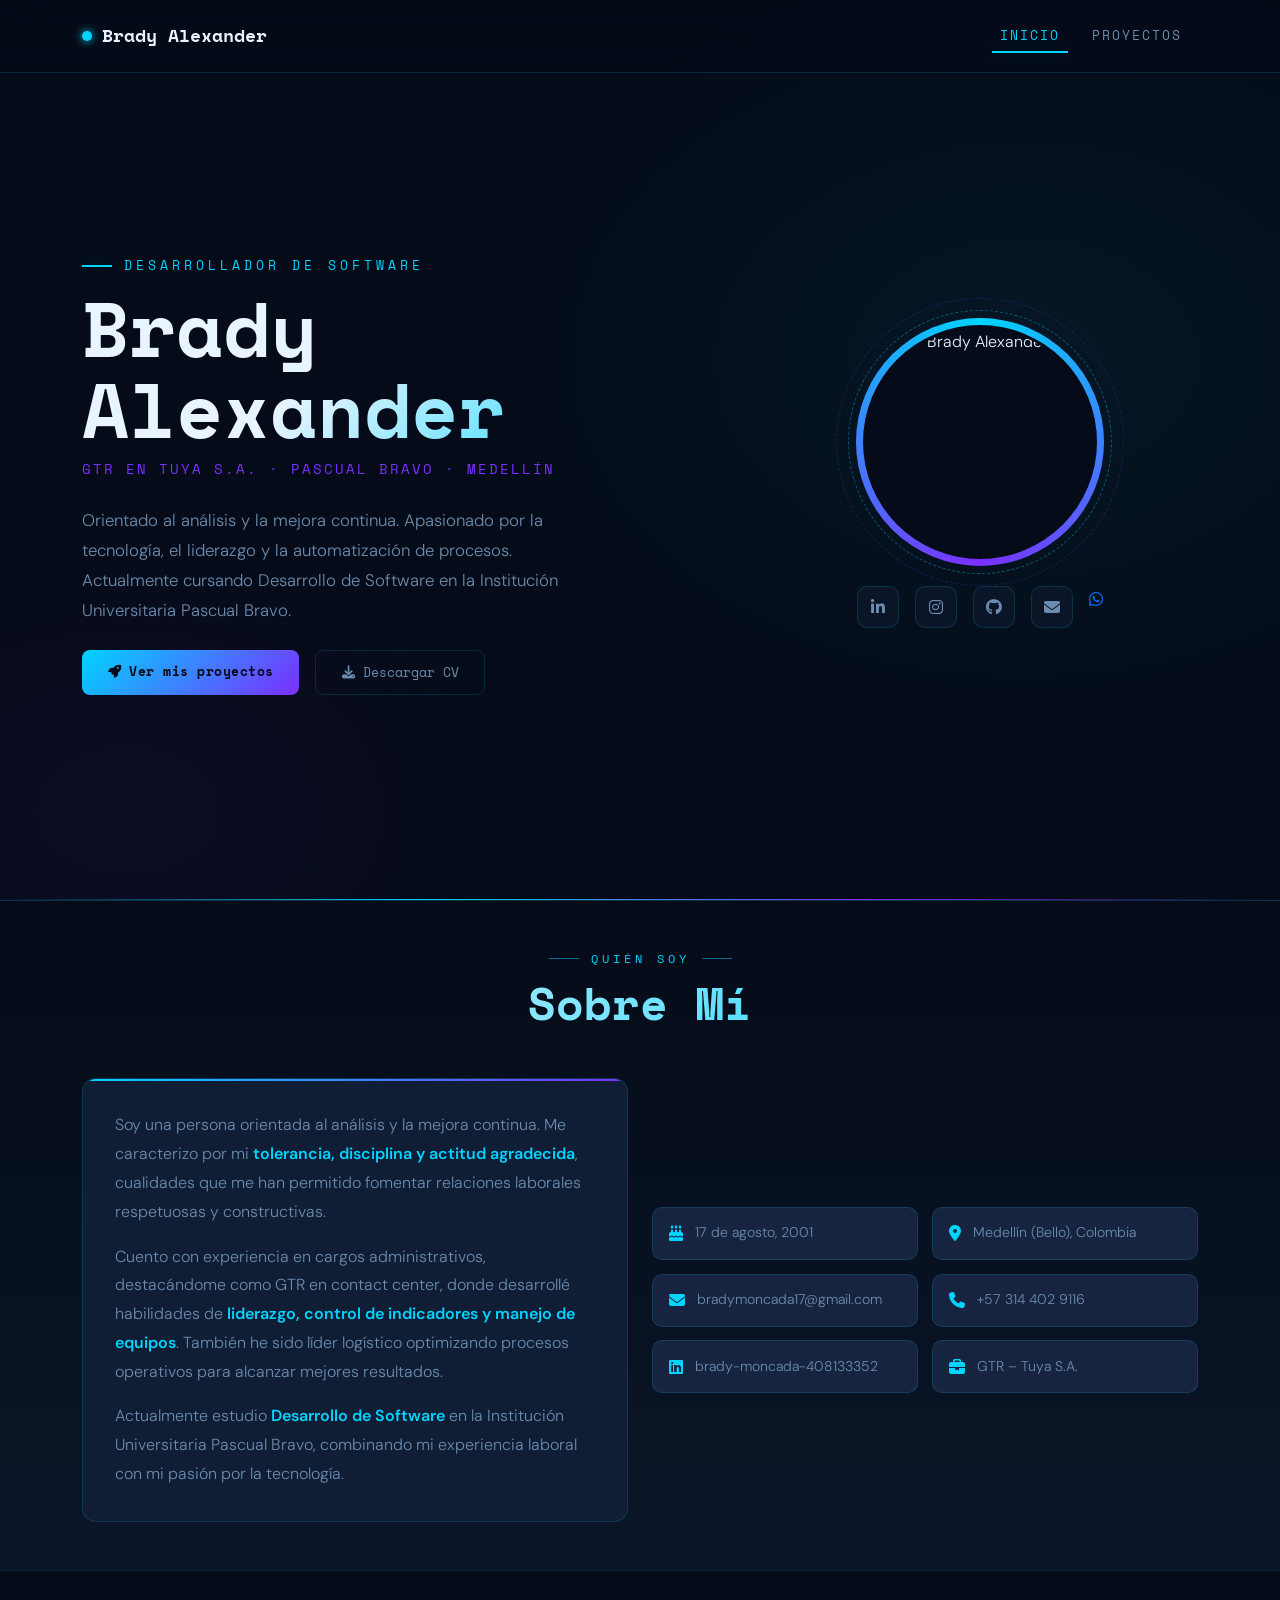
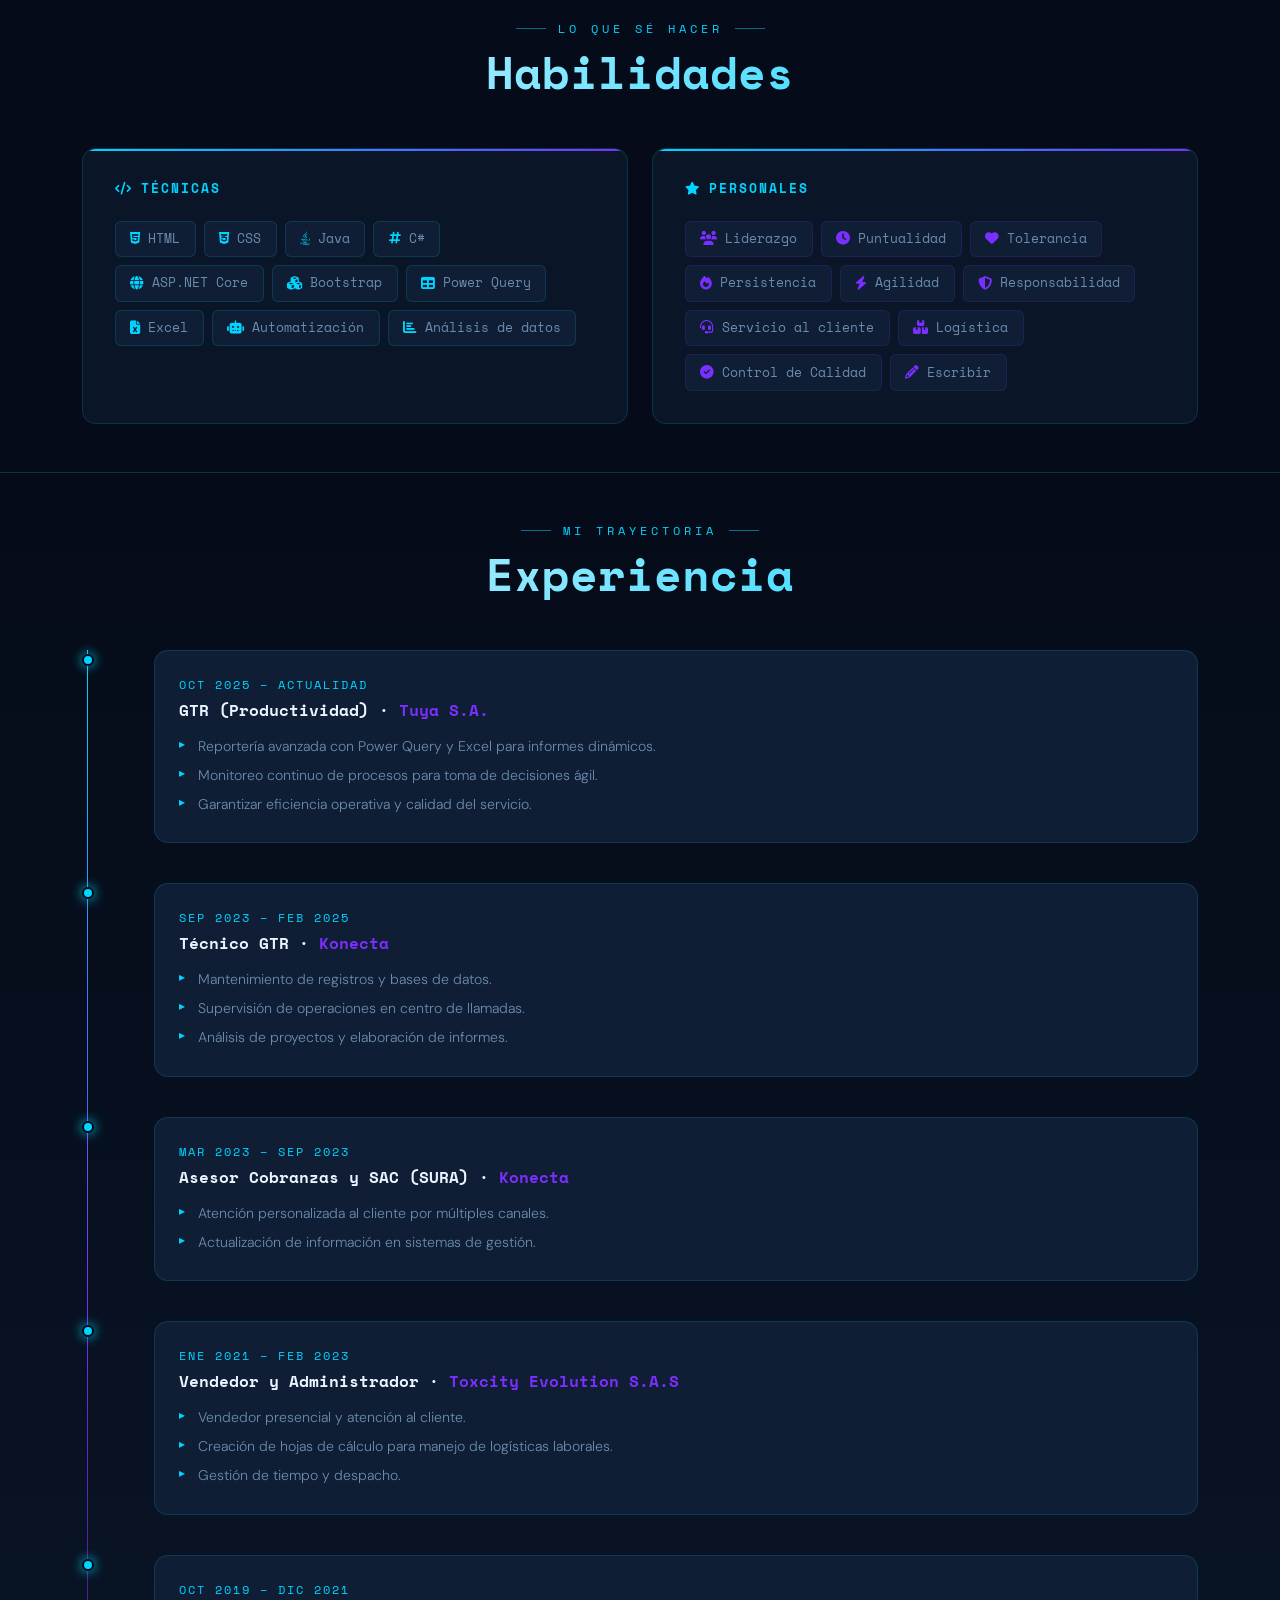
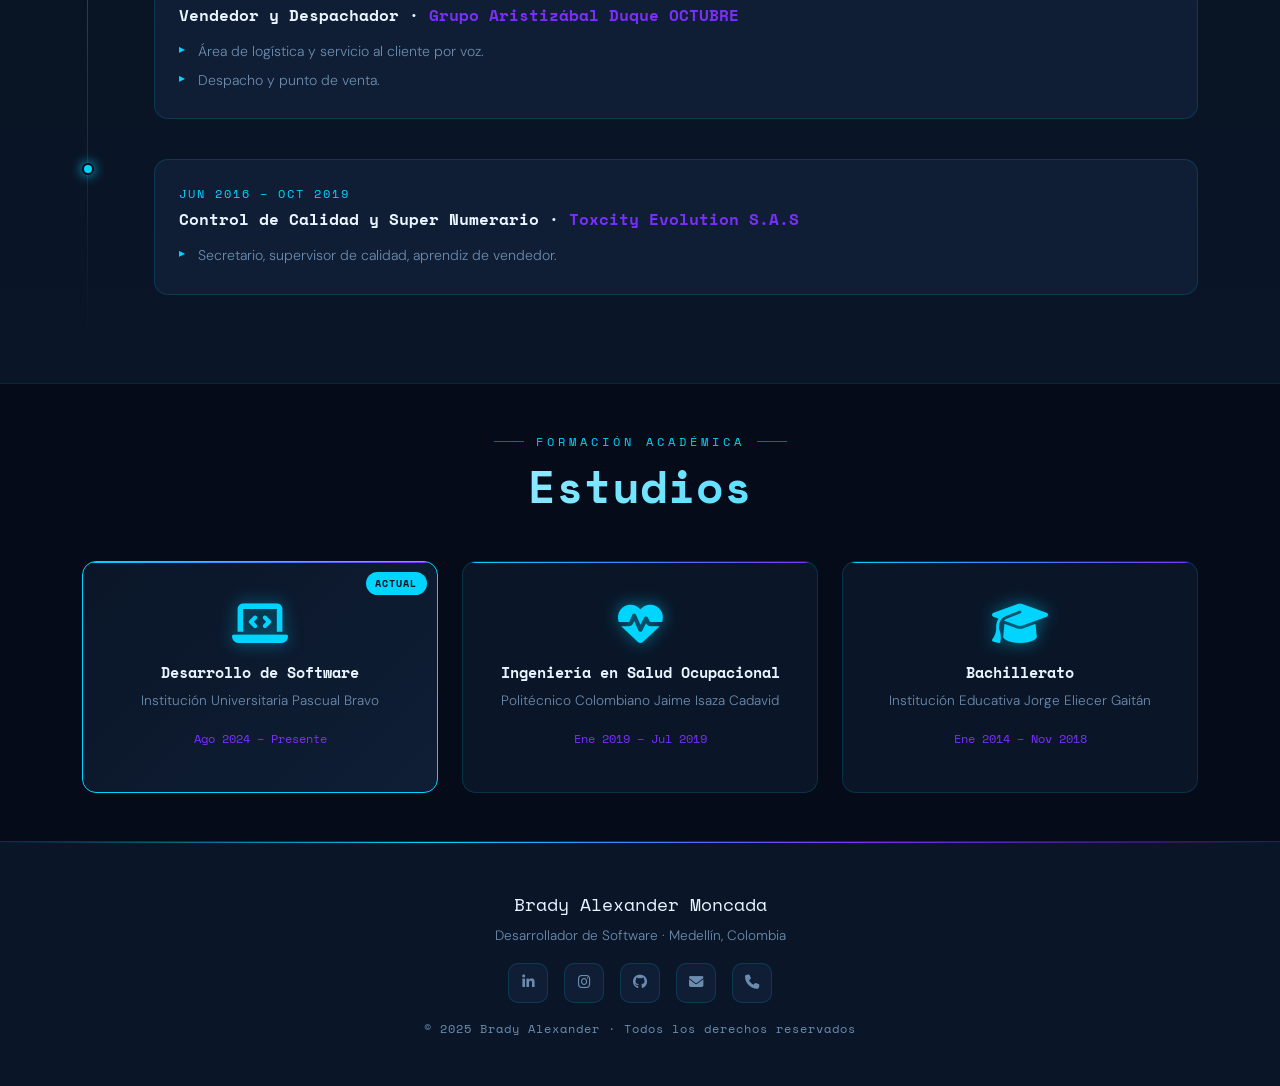
==== commit 19bca571: "Actualizacion de informacion" ====
--- a/index.html
+++ b/index.html
@@ -80,8 +80,9 @@
             <a href="mailto:bradymoncada17@gmail.com" class="social-btn" title="Email">
               <i class="fas fa-envelope"></i>
             </a>
-            <a href="tel:+573144029116" class="social-btn" title="+57 314 402 9116">
-              <i class="fas fa-phone"></i>
+            <a href="https://wa.me/573144029116" target="_blank" title="WhatsApp">
+  <i class="fab fa-whatsapp"></i>
+</a>
             </a>
           </div>
         </div>
@@ -164,7 +165,7 @@
               <span class="skill-tag"><i class="fab fa-css3-alt"></i> CSS</span>
               <span class="skill-tag"><i class="fab fa-java"></i> Java</span>
               <span class="skill-tag"><i class="fas fa-hashtag"></i> C#</span>
-              <span class="skill-tag"><i class="fas fa-network-wired"></i> .NET</span>
+              <span class="skill-tag"><i class="fas fa-globe"></i> ASP.NET Core</span>
               <span class="skill-tag"><i class="fas fa-cubes"></i> Bootstrap</span>
               <span class="skill-tag"><i class="fas fa-table"></i> Power Query</span>
               <span class="skill-tag"><i class="fas fa-file-excel"></i> Excel</span>
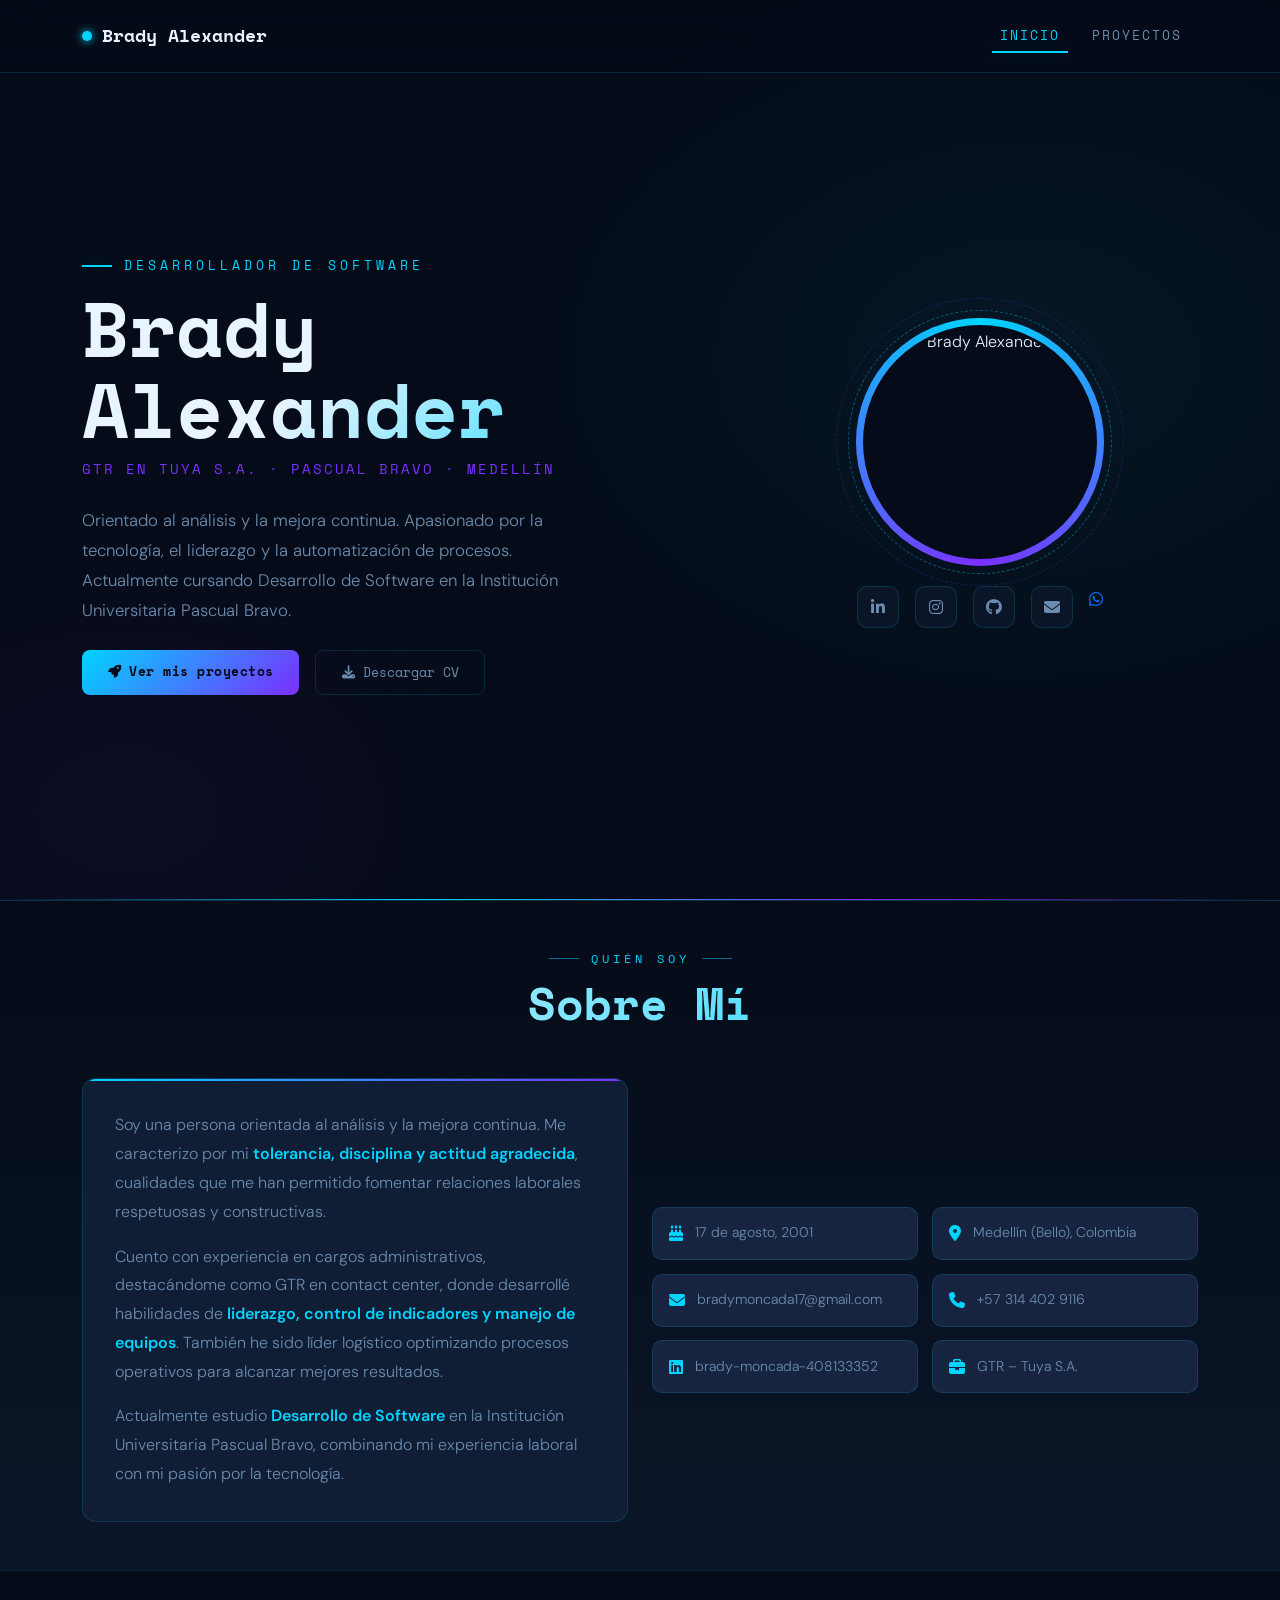
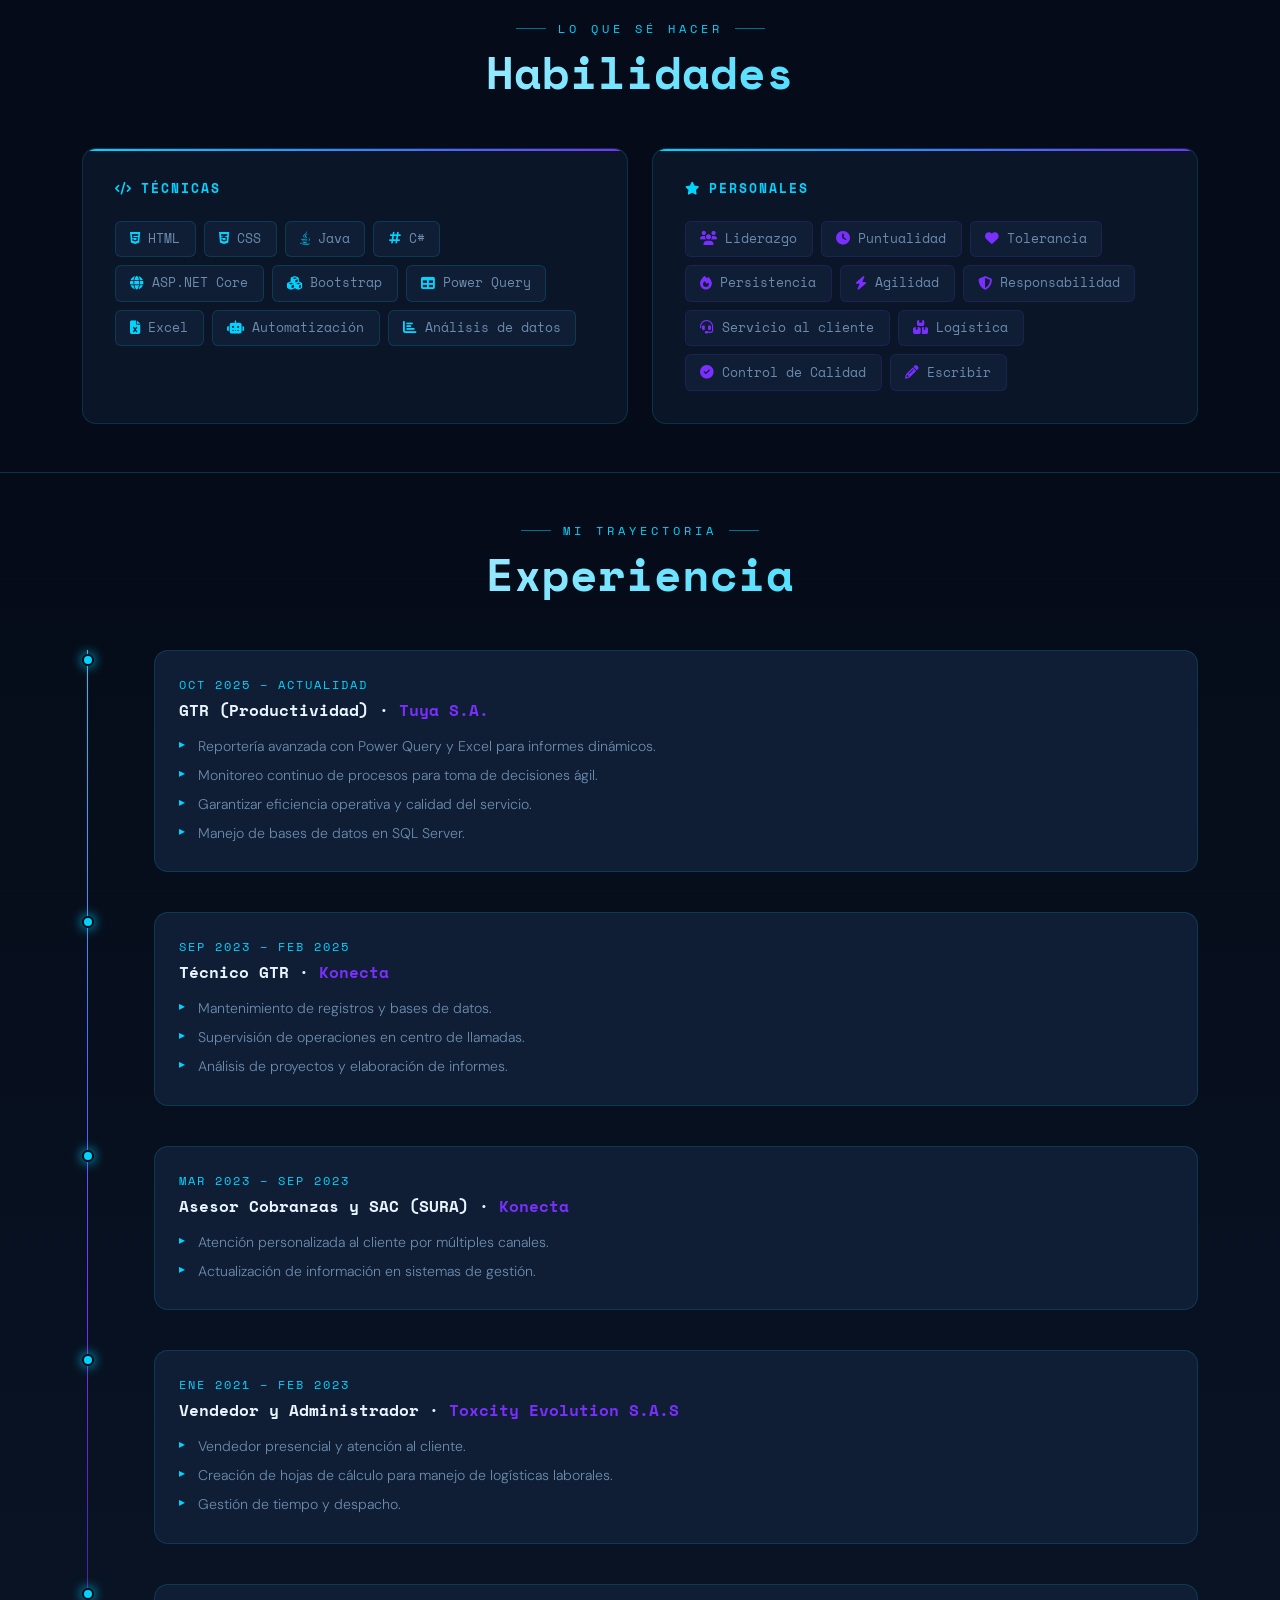
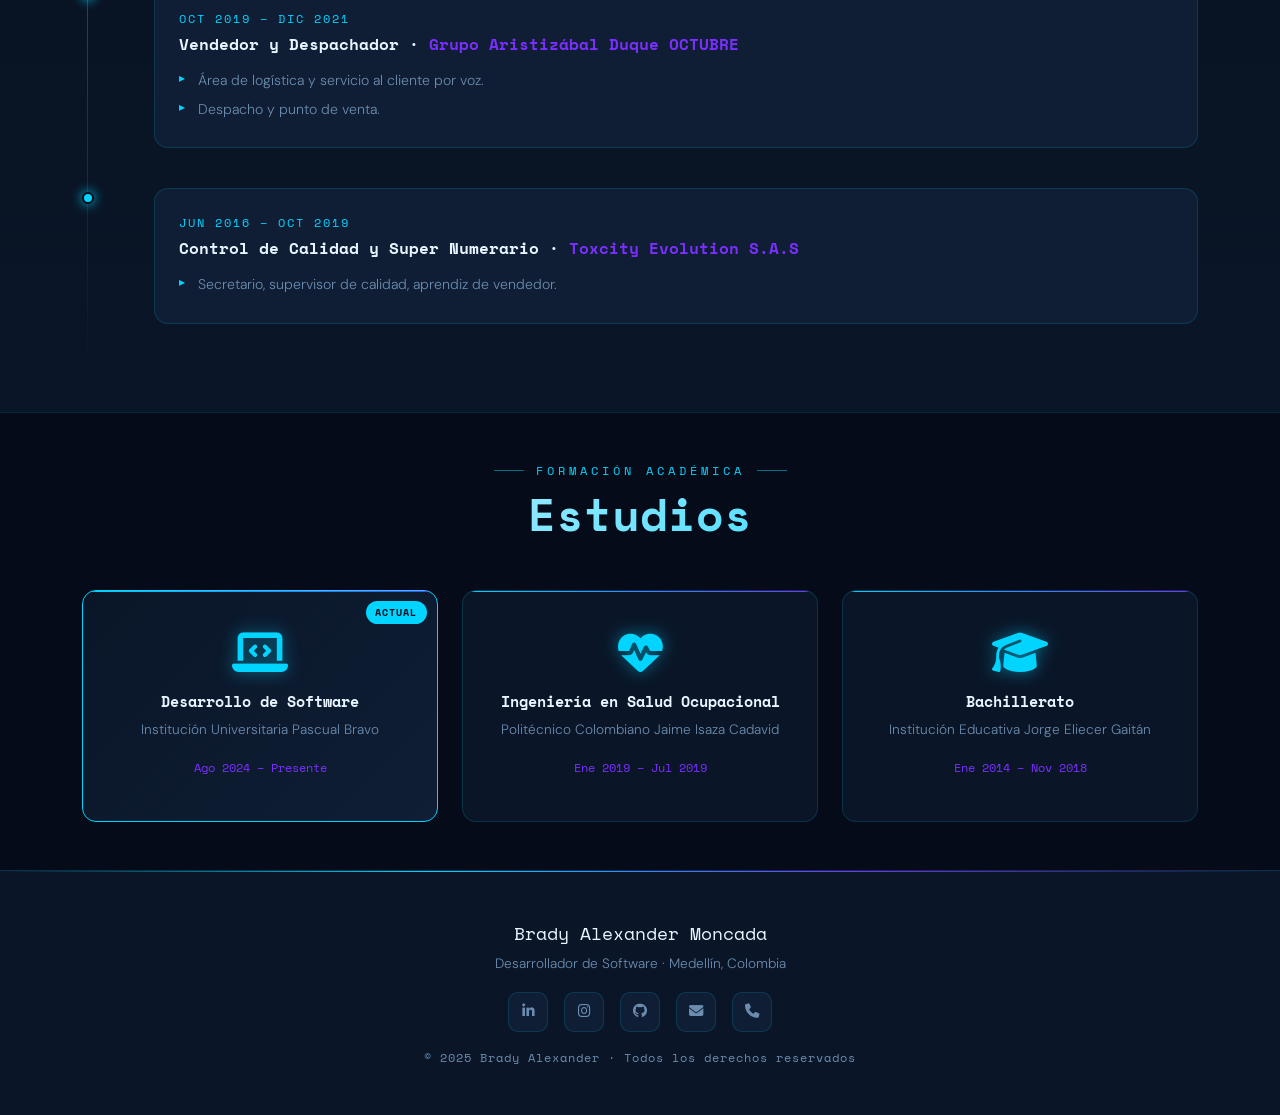
==== commit ef6631d8: "Actualización de información 2" ====
--- a/index.html
+++ b/index.html
@@ -215,6 +215,7 @@
               <li>Reportería avanzada con Power Query y Excel para informes dinámicos.</li>
               <li>Monitoreo continuo de procesos para toma de decisiones ágil.</li>
               <li>Garantizar eficiencia operativa y calidad del servicio.</li>
+              <li>Manejo de bases de datos en SQL Server.</li>
             </ul>
           </div>
         </div>
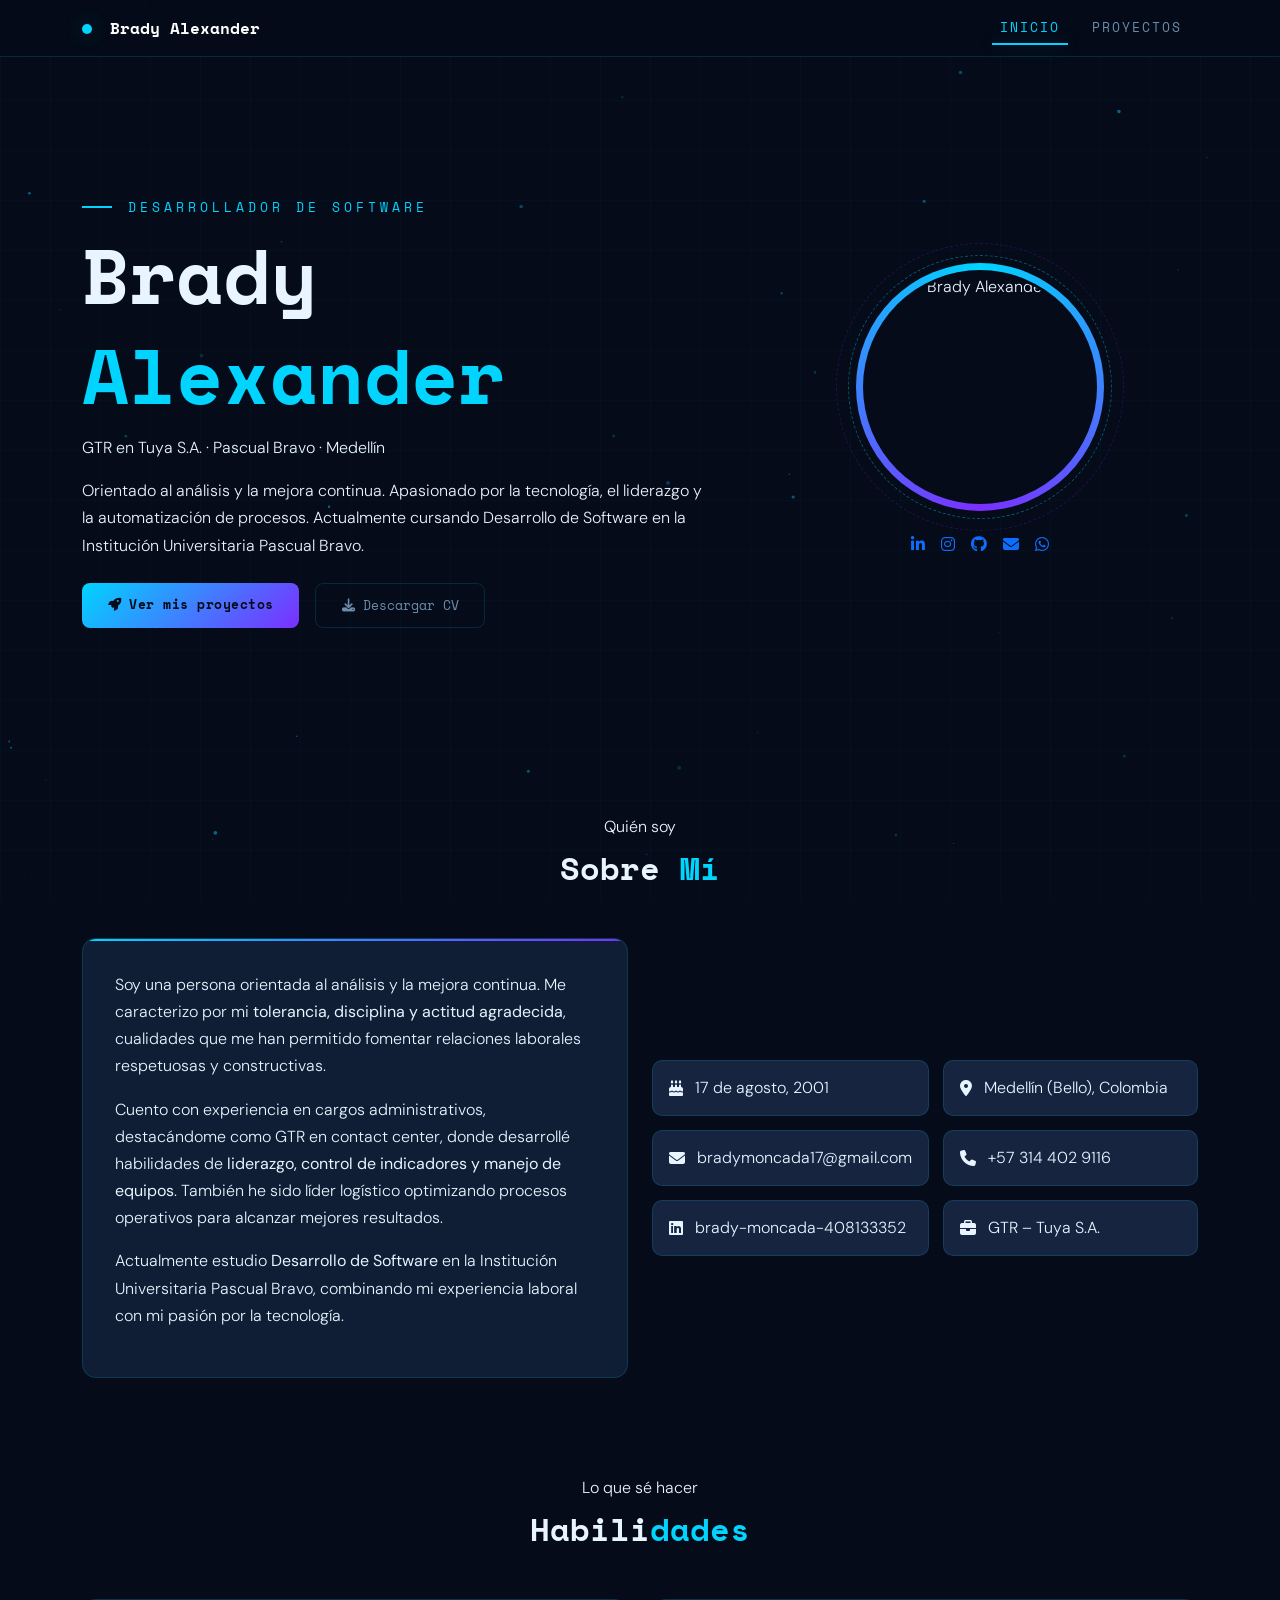
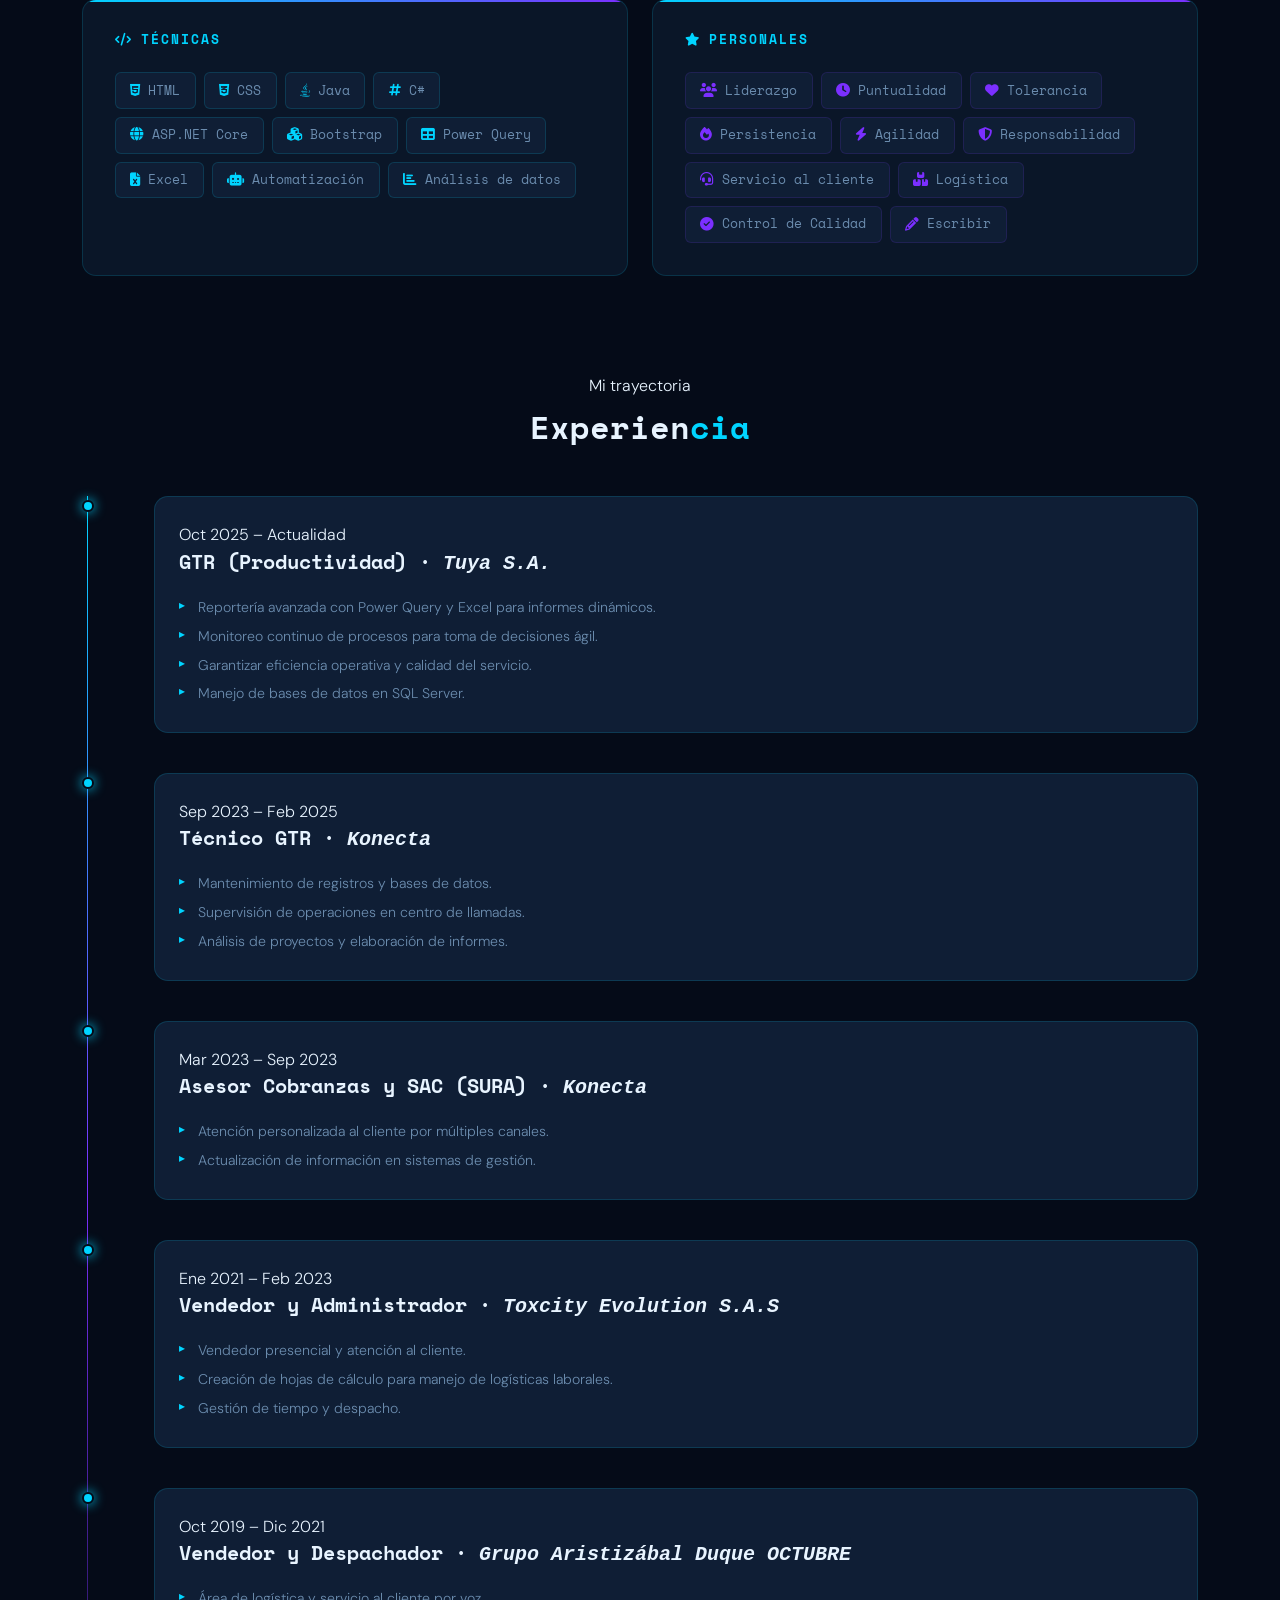
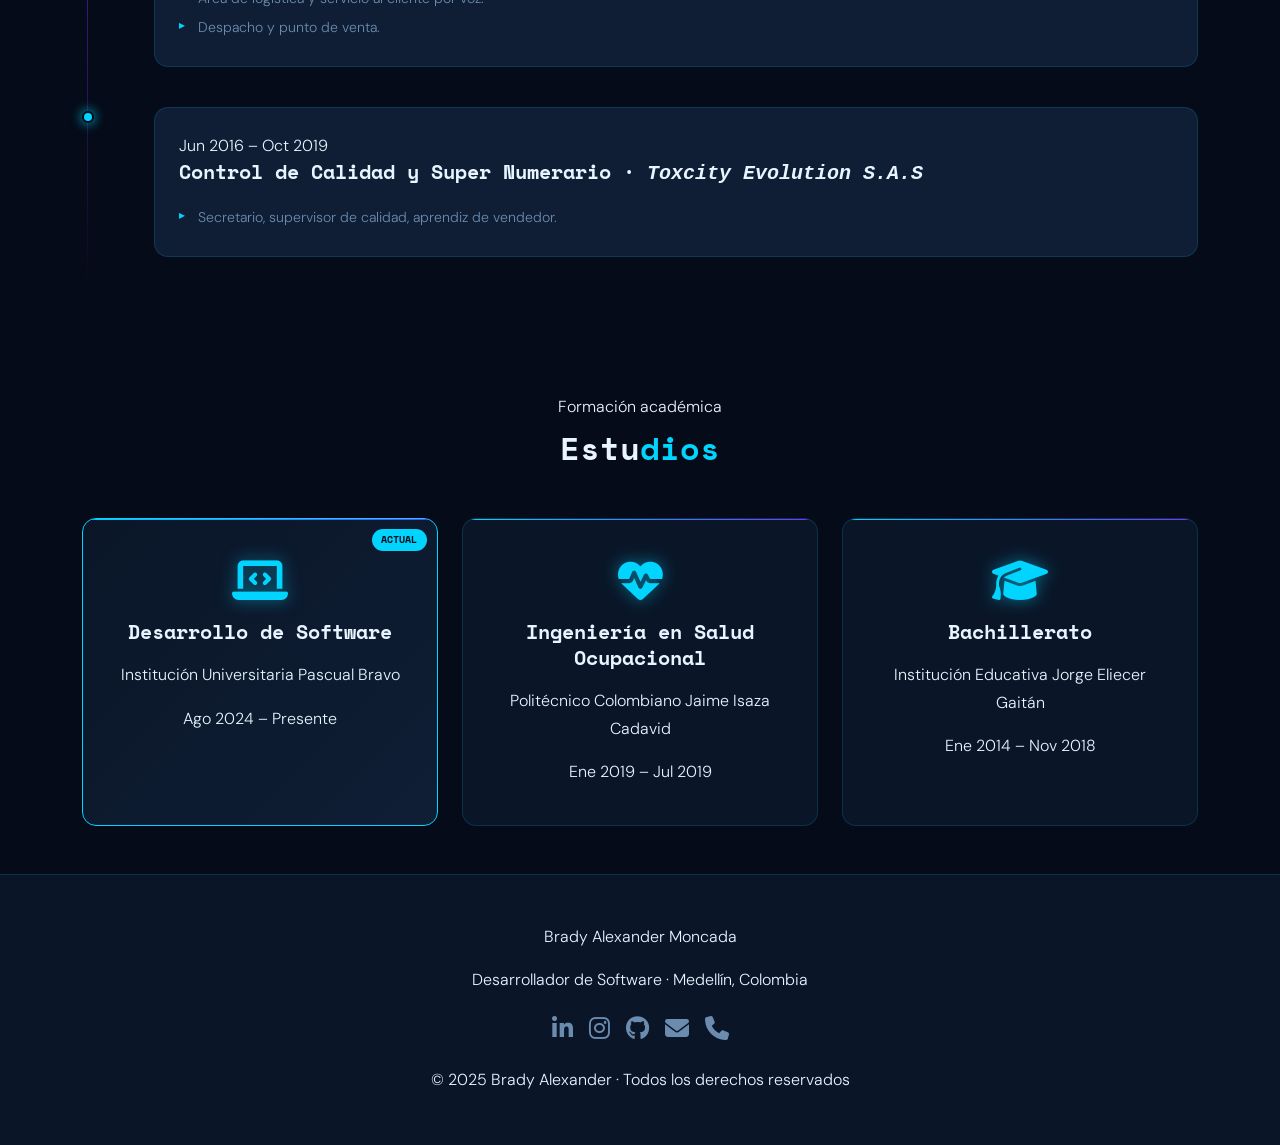
==== commit a48979b5: "Se actualiza Diseño y se permite utilizar la app en una vista previa del proyecto" ====
--- a/index.html
+++ b/index.html
@@ -48,7 +48,7 @@
             <a href="projects.html" class="btn btn-accent">
               <i class="fas fa-rocket me-2"></i>Ver mis proyectos
             </a>
-            <a href="Hoja_de_vida.pdf" download class="btn btn-outline-light">
+            <a href="Hoja de vida.pdf" download class="btn btn-outline-light">
               <i class="fas fa-download me-2"></i>Descargar CV
             </a>
           </div>
@@ -57,10 +57,10 @@
         <!-- Avatar derecha -->
         <div class="col-lg-5 text-center">
           <div class="avatar-wrapper mx-auto">
+            <div class="avatar-glow"></div>
+            <div class="avatar-glow-mask"></div>
             <div class="avatar-ring-2"></div>
             <div class="avatar-ring"></div>
-            <div class="avatar-glow"></div>
-            <div class="avatar-glow-mask"></div>
             <img
               src="https://avatars.githubusercontent.com/u/238865009?v=4"
               alt="Brady Alexander"
@@ -80,9 +80,8 @@
             <a href="mailto:bradymoncada17@gmail.com" class="social-btn" title="Email">
               <i class="fas fa-envelope"></i>
             </a>
-            <a href="https://wa.me/573144029116" target="_blank" title="WhatsApp">
-  <i class="fab fa-whatsapp"></i>
-</a>
+            <a href="https://wa.me/573144029116" target="_blank" class="social-btn" title="WhatsApp">
+              <i class="fab fa-whatsapp"></i>
             </a>
           </div>
         </div>
--- a/css/styles.css
+++ b/css/styles.css
@@ -1,9 +1,8 @@
 /* ============================================
    PORTAFOLIO - BRADY ALEXANDER
-   Rediseño Profesional — Tema Tech
+   Fusión Final: Diseño Original Detallado + Tech 2026
    ============================================ */
 
-/* ---------- Variables ---------- */
 :root {
   --bg-dark:       #050b18;
   --bg-card:       #0a1628;
@@ -23,97 +22,126 @@
   --font-mono:     'Space Mono', monospace;
   --font-body:     'DM Sans', sans-serif;
   --radius:        14px;
-  --transition:    0.3s ease;
+}
+
+/* ---------- Motor Visual y Rejilla ---------- */
+#bg-canvas { position: fixed; top: 0; left: 0; width: 100%; height: 100%; z-index: -1; pointer-events: none; }
+body::before {
+  content: ''; position: fixed; inset: 0;
+  background-image: linear-gradient(rgba(0,212,255,0.03) 1px, transparent 1px),
+                    linear-gradient(90deg, rgba(0,212,255,0.03) 1px, transparent 1px);
+  background-size: 50px 50px; pointer-events: none; z-index: 0;
 }
 
 /* ---------- Reset & Base ---------- */
 *, *::before, *::after { box-sizing: border-box; margin: 0; padding: 0; }
 html { scroll-behavior: smooth; }
-body {
-  background-color: var(--bg-dark);
-  color: var(--text-main);
-  font-family: var(--font-body);
-  font-weight: 300;
-  line-height: 1.7;
-  overflow-x: hidden;
-}
-h1,h2,h3,h4,h5,h6 { font-family: var(--font-mono); font-weight: 700; }
-.accent  { color: var(--accent); }
-.accent2 { color: var(--accent2); }
-
-/* ---------- Fondo con grid tech ---------- */
-body::before {
-  content: '';
-  position: fixed;
-  inset: 0;
-  background-image:
-    linear-gradient(rgba(0,212,255,0.03) 1px, transparent 1px),
-    linear-gradient(90deg, rgba(0,212,255,0.03) 1px, transparent 1px);
-  background-size: 50px 50px;
-  pointer-events: none;
-  z-index: 0;
-}
+body { background-color: var(--bg-dark); color: var(--text-main); font-family: var(--font-body); overflow-x: hidden; line-height: 1.7; font-weight: 300; }
 body > * { position: relative; z-index: 1; }
 
-/* ---------- Navbar ---------- */
+h1,h2,h3,h4,h5,h6 { font-family: var(--font-mono); font-weight: 700; line-height: 1.3 !important; margin-bottom: 1rem; }
+.accent { color: var(--accent); }
+
+/* ---------- Animaciones Reveal ---------- */
+.reveal { opacity: 0; transform: translateY(20px); transition: opacity 0.8s ease, transform 0.8s ease; }
+.reveal.visible { opacity: 1; transform: translateY(0); }
+
+/* ---------- Navbar Compacta ---------- */
 #mainNav {
-  background: rgba(5, 11, 24, 0.8);
-  backdrop-filter: blur(20px);
+  background: rgba(5, 11, 24, 0.85);
+  backdrop-filter: blur(12px);
   border-bottom: 1px solid var(--border);
-  padding: 1rem 0;
-  transition: var(--transition);
-}
-#mainNav.scrolled {
   padding: 0.6rem 0;
-  background: rgba(5, 11, 24, 0.97);
-  box-shadow: 0 4px 30px rgba(0,0,0,0.5);
-}
-.navbar-brand {
-  font-family: var(--font-mono);
-  font-size: 1.1rem;
-  color: var(--text-main) !important;
-  display: flex;
-  align-items: center;
-  gap: 10px;
-}
-.brand-dot {
-  display: inline-block;
-  width: 10px;
-  height: 10px;
-  background: var(--accent);
-  border-radius: 50%;
-  box-shadow: 0 0 10px var(--accent);
-  animation: pulse 2s infinite;
-}
-@keyframes pulse {
-  0%,100% { opacity:1; transform:scale(1); box-shadow: 0 0 10px var(--accent); }
-  50%      { opacity:0.6; transform:scale(0.8); box-shadow: 0 0 4px var(--accent); }
-}
+  z-index: 1000;
+  transition: 0.3s ease;
+}
+#mainNav.scrolled { padding: 0.4rem 0; background: rgba(5, 11, 24, 0.98); }
+
+.navbar-brand { font-family: var(--font-mono); font-size: 1rem; color: #fff !important; }
+.brand-dot { display: inline-block; width: 10px; height: 10px; background: var(--accent); border-radius: 50%; box-shadow: var(--glow); margin-right: 8px; }
+
 .nav-link {
   font-family: var(--font-mono);
   font-size: 0.8rem;
   color: var(--text-muted) !important;
   letter-spacing: 2px;
   text-transform: uppercase;
-  transition: var(--transition);
   padding: 0.4rem 1rem !important;
   position: relative;
+  transition: 0.3s;
 }
 .nav-link::after {
-  content: '';
-  position: absolute;
-  bottom: 0; left: 50%; right: 50%;
-  height: 2px;
-  background: var(--accent);
-  transition: var(--transition);
-  box-shadow: var(--glow);
-}
-.nav-link:hover::after,
-.nav-link.active::after { left: 0.5rem; right: 0.5rem; }
-.nav-link:hover,
-.nav-link.active { color: var(--accent) !important; }
-
-/* ---------- Botones ---------- */
+  content: ''; position: absolute; bottom: 0; left: 50%; right: 50%;
+  height: 2px; background: var(--accent); transition: 0.3s; box-shadow: var(--glow);
+}
+.nav-link:hover::after, .nav-link.active::after { left: 0.5rem; right: 0.5rem; }
+.nav-link:hover, .nav-link.active { color: var(--accent) !important; }
+
+/* ---------- Hero & Avatar (DISEÑO ORIGINAL RESTAURADO) ---------- */
+.hero { min-height: 85vh; display: flex; align-items: center; padding: 110px 0 50px; }
+.hero-tag { font-family: var(--font-mono); color: var(--accent); letter-spacing: 4px; text-transform: uppercase; font-size: 0.8rem; margin-bottom: 0.5rem; display: flex; align-items: center; gap: 1rem; }
+.hero-tag::before { content: ''; width: 30px; height: 2px; background: var(--accent); }
+.hero-title { font-size: clamp(2.8rem, 6vw, 5rem); line-height: 1.05; margin-bottom: 0.5rem; }
+
+/* Avatar Anillos Originales Centrados */
+.avatar-wrapper { 
+  position: relative; 
+  width: 240px; 
+  height: 240px; 
+  display: flex;
+  align-items: center;
+  justify-content: center;
+  margin: 0 auto; 
+}
+
+.avatar-ring { 
+  position: absolute; 
+  inset: -12px; 
+  border-radius: 50%; 
+  border: 1px dashed rgba(0,212,255,0.4); 
+  animation: spin 20s linear infinite; 
+  z-index: 0; 
+}
+
+.avatar-ring-2 { 
+  position: absolute; 
+  inset: -24px; 
+  border-radius: 50%; 
+  border: 1px dashed rgba(123,47,255,0.25); 
+  animation: spin 35s linear infinite reverse; 
+  z-index: 0; 
+}
+
+@keyframes spin { to { transform: rotate(360deg); } }
+
+.avatar-glow { 
+  position: absolute; 
+  inset: -4px; 
+  border-radius: 50%; 
+  background: conic-gradient(var(--accent), var(--accent2), var(--accent)); 
+  animation: spin 4s linear infinite; 
+  z-index: 0; 
+}
+
+.avatar-glow-mask { 
+  position: absolute; 
+  inset: 3px; 
+  border-radius: 50%; 
+  background: var(--bg-dark); 
+  z-index: 1; 
+}
+
+.avatar-photo { 
+  width: 228px; 
+  height: 228px; 
+  border-radius: 50%; 
+  object-fit: cover; 
+  object-position: center top;
+  position: relative; 
+  z-index: 2; 
+}
+
+/* ---------- Botones (DISEÑO ORIGINAL) ---------- */
 .btn-accent {
   background: linear-gradient(135deg, var(--accent), var(--accent2));
   color: #050b18;
@@ -123,26 +151,18 @@
   border: none;
   border-radius: 8px;
   padding: 0.75rem 1.6rem;
-  transition: var(--transition);
+  transition: 0.3s;
   letter-spacing: 0.5px;
   position: relative;
   overflow: hidden;
 }
 .btn-accent::before {
-  content: '';
-  position: absolute;
-  inset: 0;
+  content: ''; position: absolute; inset: 0;
   background: linear-gradient(135deg, var(--accent2), var(--accent));
-  opacity: 0;
-  transition: var(--transition);
+  opacity: 0; transition: 0.3s;
 }
 .btn-accent:hover::before { opacity: 1; }
-.btn-accent:hover {
-  color: #050b18;
-  transform: translateY(-3px);
-  box-shadow: 0 10px 30px rgba(0,212,255,0.4);
-}
-.btn-accent span, .btn-accent i { position: relative; z-index: 1; }
+.btn-accent:hover { transform: translateY(-3px); box-shadow: 0 10px 30px rgba(0,212,255,0.4); }
 
 .btn-outline-light {
   font-family: var(--font-mono);
@@ -152,641 +172,85 @@
   border: 1px solid var(--border);
   color: var(--text-muted) !important;
   background: transparent;
-  transition: var(--transition);
-}
-.btn-outline-light:hover {
-  border-color: var(--accent);
-  color: var(--accent) !important;
-  transform: translateY(-3px);
-  box-shadow: var(--glow);
-  background: var(--accent-dim);
-}
-
-.btn-outline-secondary {
-  font-family: var(--font-mono);
-  font-size: 0.82rem;
-  border-radius: 8px;
-  padding: 0.75rem 1.6rem;
-  border: 1px solid rgba(255,255,255,0.1);
-  color: var(--text-muted);
-  background: transparent;
-  transition: var(--transition);
-}
-.btn-outline-secondary:hover {
-  border-color: var(--accent2);
-  color: var(--accent2);
-  background: var(--accent2-dim);
-}
-
-/* ---------- Hero ---------- */
-.hero {
-  min-height: 100vh;
-  padding: 130px 0 80px;
-  background:
-    radial-gradient(ellipse 70% 70% at 80% 40%, rgba(0,212,255,0.06) 0%, transparent 65%),
-    radial-gradient(ellipse 50% 50% at 10% 90%, rgba(123,47,255,0.06) 0%, transparent 65%),
-    var(--bg-dark);
-  position: relative;
-  overflow: hidden;
-}
-.hero::after {
-  content: '';
-  position: absolute;
-  bottom: 0; left: 0; right: 0;
-  height: 1px;
-  background: linear-gradient(90deg, transparent, var(--accent), var(--accent2), transparent);
-}
-.hero-tag {
-  font-family: var(--font-mono);
-  font-size: 0.8rem;
-  color: var(--accent);
-  letter-spacing: 4px;
-  text-transform: uppercase;
-  margin-bottom: 0.75rem;
-  display: flex;
-  align-items: center;
-  gap: 0.75rem;
-}
-.hero-tag::before {
-  content: '';
-  width: 30px; height: 2px;
-  background: var(--accent);
-  box-shadow: var(--glow);
-}
-.hero-title {
-  font-size: clamp(2.8rem, 6vw, 5rem);
-  line-height: 1.05;
-  margin-bottom: 0.5rem;
-  background: linear-gradient(135deg, var(--text-main) 40%, var(--accent));
-  -webkit-background-clip: text;
-  -webkit-text-fill-color: transparent;
-  background-clip: text;
-}
-.hero-subtitle {
-  font-family: var(--font-mono);
-  font-size: 0.85rem;
-  color: var(--accent2);
-  letter-spacing: 2px;
-  margin-bottom: 1.5rem;
-  text-transform: uppercase;
-}
-.hero-desc {
-  font-size: 1.05rem;
-  color: var(--text-muted);
-  max-width: 520px;
-  line-height: 1.8;
-}
-
-/* ---------- Avatar ---------- */
-.avatar-wrapper {
-  position: relative;
-  width: 240px;
-  height: 240px;
-  display: flex;
-  align-items: center;
-  justify-content: center;
-  margin: 0 auto;
-}
-.avatar-ring {
-  position: absolute;
-  inset: -12px;
-  border-radius: 50%;
-  border: 1px dashed rgba(0,212,255,0.4);
-  animation: spin 20s linear infinite;
-  z-index: 0;
-}
-.avatar-ring-2 {
-  position: absolute;
-  inset: -24px;
-  border-radius: 50%;
-  border: 1px dashed rgba(123,47,255,0.25);
-  animation: spin 35s linear infinite reverse;
-  z-index: 0;
-}
-@keyframes spin { to { transform: rotate(360deg); } }
-.avatar-glow {
-  position: absolute;
-  inset: -4px;
-  border-radius: 50%;
-  background: conic-gradient(var(--accent), var(--accent2), var(--accent));
-  animation: spin 4s linear infinite;
-  z-index: 0;
-}
-.avatar-glow-mask {
-  position: absolute;
-  inset: 3px;
-  border-radius: 50%;
-  background: var(--bg-dark);
-  z-index: 1;
-}
-.avatar-photo {
-  width: 228px;
-  height: 228px;
-  border-radius: 50%;
-  object-fit: cover;
-  object-position: center top;
-  position: relative;
-  z-index: 2;
-}
-
-/* ---------- Social buttons ---------- */
-.social-btn {
-  width: 42px; height: 42px;
-  border-radius: 10px;
-  border: 1px solid var(--border);
-  background: var(--bg-card);
-  color: var(--text-muted);
-  display: flex;
-  align-items: center;
-  justify-content: center;
-  font-size: 1rem;
-  text-decoration: none;
-  transition: var(--transition);
-}
-.social-btn:hover {
-  background: var(--accent-dim);
-  color: var(--accent);
-  border-color: var(--accent);
-  transform: translateY(-4px);
-  box-shadow: var(--glow);
-}
-
-/* ---------- Hero Proyectos ---------- */
-.hero-projects {
-  min-height: 38vh;
-  padding: 150px 0 60px;
-  text-align: center;
-  background:
-    radial-gradient(ellipse 60% 60% at 50% 0%, rgba(0,212,255,0.07) 0%, transparent 70%),
-    var(--bg-dark);
-  position: relative;
-}
-.hero-projects::after {
-  content: '';
-  position: absolute;
-  bottom: 0; left: 0; right: 0;
-  height: 1px;
-  background: linear-gradient(90deg, transparent, var(--accent), transparent);
-}
-
-/* ---------- Section labels ---------- */
-.section-label {
-  font-family: var(--font-mono);
-  font-size: 0.72rem;
-  color: var(--accent);
-  letter-spacing: 4px;
-  text-transform: uppercase;
-  display: flex;
-  align-items: center;
-  justify-content: center;
-  gap: 0.75rem;
-  margin-bottom: 0.5rem;
-}
-.section-label::before,
-.section-label::after {
-  content: '';
-  width: 30px; height: 1px;
-  background: var(--accent);
-  opacity: 0.5;
-}
-.section-title {
-  font-size: clamp(1.8rem, 4vw, 2.8rem);
-  margin-bottom: 0;
-  background: linear-gradient(135deg, var(--text-main), var(--accent));
-  -webkit-background-clip: text;
-  -webkit-text-fill-color: transparent;
-  background-clip: text;
-}
-
-/* ---------- Sobre mí ---------- */
-.section-sobre {
-  background: linear-gradient(180deg, var(--bg-dark) 0%, var(--bg-card) 100%);
-  border-top: 1px solid var(--border);
-  border-bottom: 1px solid var(--border);
-}
-.sobre-card {
-  background: var(--bg-card2);
-  border: 1px solid var(--border);
-  border-radius: var(--radius);
-  padding: 2rem;
-  position: relative;
-  overflow: hidden;
-}
-.sobre-card::before {
-  content: '';
-  position: absolute;
-  top: 0; left: 0; right: 0;
-  height: 2px;
-  background: linear-gradient(90deg, var(--accent), var(--accent2));
-}
-.sobre-card p { color: var(--text-muted); margin-bottom: 1rem; line-height: 1.8; }
-.sobre-card p:last-child { margin-bottom: 0; }
-.sobre-card strong { color: var(--accent); font-weight: 600; }
+  transition: 0.3s;
+}
+.btn-outline-light:hover { border-color: var(--accent); color: var(--accent) !important; transform: translateY(-3px); box-shadow: var(--glow); background: var(--accent-dim); }
+
+/* ---------- Secciones Inicio (ORIGINAL RESTAURADO) ---------- */
+section { padding: 60px 0 !important; }
+
+.sobre-card { background: var(--bg-card2); border: 1px solid var(--border); border-radius: var(--radius); padding: 2rem; position: relative; overflow: hidden; }
+.sobre-card::before { content: ''; position: absolute; top: 0; left: 0; right: 0; height: 2px; background: linear-gradient(90deg, var(--accent), var(--accent2)); }
 
 .info-grid { display: grid; grid-template-columns: 1fr 1fr; gap: 0.85rem; }
-.info-item {
-  background: var(--bg-card3);
-  border: 1px solid var(--border);
-  border-radius: 10px;
-  padding: 0.85rem 1rem;
-  display: flex;
-  align-items: center;
-  gap: 0.75rem;
-  font-size: 0.88rem;
-  color: var(--text-muted);
-  transition: var(--transition);
-}
-.info-item:hover {
-  border-color: var(--accent);
-  background: var(--accent-dim);
-  color: var(--text-main);
-}
-.info-item i { color: var(--accent); font-size: 1rem; flex-shrink: 0; }
-
-/* ---------- Habilidades ---------- */
-.section-skills { background: var(--bg-dark); }
-.skills-card {
-  background: var(--bg-card);
-  border: 1px solid var(--border);
-  border-radius: var(--radius);
-  padding: 2rem;
-  height: 100%;
-  position: relative;
-  overflow: hidden;
-  transition: var(--transition);
-}
-.skills-card:hover {
-  border-color: var(--accent);
-  box-shadow: 0 0 30px rgba(0,212,255,0.08);
-}
-.skills-card::before {
-  content: '';
-  position: absolute;
-  top: 0; left: 0; right: 0;
-  height: 2px;
-  background: linear-gradient(90deg, var(--accent), var(--accent2));
-}
-.skills-group-title {
-  font-family: var(--font-mono);
-  font-size: 0.8rem;
-  color: var(--accent);
-  margin-bottom: 1.5rem;
-  text-transform: uppercase;
-  letter-spacing: 2px;
-}
+.info-item { background: var(--bg-card3); border: 1px solid var(--border); border-radius: 10px; padding: 0.85rem 1rem; display: flex; align-items: center; gap: 0.75rem; transition: var(--transition); }
+.info-item:hover { border-color: var(--accent); background: var(--accent-dim); color: var(--text-main); }
+
+/* Habilidades (DISEÑO ORIGINAL) */
+.skills-card { background: var(--bg-card); border: 1px solid var(--border); border-radius: var(--radius); padding: 2rem; height: 100%; position: relative; overflow: hidden; transition: var(--transition); }
+.skills-card:hover { border-color: var(--accent); box-shadow: 0 0 30px rgba(0,212,255,0.08); }
+.skills-card::before { content: ''; position: absolute; top: 0; left: 0; right: 0; height: 2px; background: linear-gradient(90deg, var(--accent), var(--accent2)); }
+.skills-group-title { font-family: var(--font-mono); font-size: 0.8rem; color: var(--accent); margin-bottom: 1.5rem; text-transform: uppercase; letter-spacing: 2px; }
+
 .skill-tags { display: flex; flex-wrap: wrap; gap: 0.5rem; }
-.skill-tag {
-  background: var(--bg-card2);
-  border: 1px solid var(--border);
-  color: var(--text-muted);
-  border-radius: 6px;
-  padding: 0.4rem 0.9rem;
-  font-size: 0.8rem;
-  font-family: var(--font-mono);
-  display: flex;
-  align-items: center;
-  gap: 0.5rem;
-  transition: var(--transition);
-  cursor: default;
-}
+.skill-tag { background: var(--bg-card2); border: 1px solid var(--border); color: var(--text-muted); border-radius: 6px; padding: 0.4rem 0.9rem; font-size: 0.8rem; font-family: var(--font-mono); display: flex; align-items: center; gap: 0.5rem; transition: var(--transition); cursor: default; }
 .skill-tag i { color: var(--accent); font-size: 0.85rem; }
-.skill-tag:hover {
-  background: var(--accent-dim);
-  border-color: var(--accent);
-  color: var(--accent);
-  transform: translateY(-2px);
-  box-shadow: var(--glow);
-}
-.skill-tag:hover i { color: var(--accent); }
+.skill-tag:hover { background: var(--accent-dim); border-color: var(--accent); color: var(--accent); transform: translateY(-2px); box-shadow: var(--glow); }
 .skill-tag.soft { border-color: var(--border2); }
 .skill-tag.soft i { color: var(--accent2); }
-.skill-tag.soft:hover {
-  background: var(--accent2-dim);
-  border-color: var(--accent2);
-  color: var(--accent2);
-  box-shadow: var(--glow2);
-}
-
-/* ---------- Experiencia / Timeline ---------- */
-.section-exp {
-  background: linear-gradient(180deg, var(--bg-dark) 0%, var(--bg-card) 100%);
-  border-top: 1px solid var(--border);
-  border-bottom: 1px solid var(--border);
-}
+.skill-tag.soft:hover { background: var(--accent2-dim); border-color: var(--accent2); color: var(--accent2); box-shadow: var(--glow2); }
+
+/* Experiencia (DISEÑO ORIGINAL) */
 .timeline { position: relative; padding-left: 2.5rem; }
-.timeline::before {
-  content: '';
-  position: absolute;
-  left: 5px; top: 0; bottom: 0;
-  width: 1px;
-  background: linear-gradient(to bottom, var(--accent), var(--accent2), transparent);
-}
+.timeline::before { content: ''; position: absolute; left: 5px; top: 0; bottom: 0; width: 1px; background: linear-gradient(to bottom, var(--accent), var(--accent2), transparent); }
 .timeline-item { position: relative; padding: 0 0 2.5rem 2rem; }
-.timeline-dot {
-  position: absolute;
-  left: -2.5rem;
-  top: 4px;
-  width: 12px; height: 12px;
-  border-radius: 50%;
-  background: var(--accent);
-  border: 2px solid var(--bg-dark);
-  box-shadow: 0 0 12px var(--accent);
-  transform: translateX(0px);
-}
-.timeline-content {
-  background: var(--bg-card2);
-  border: 1px solid var(--border);
-  border-radius: var(--radius);
-  padding: 1.5rem;
-  transition: var(--transition);
-  position: relative;
-  overflow: hidden;
-}
-.timeline-content::before {
-  content: '';
-  position: absolute;
-  left: 0; top: 0; bottom: 0;
-  width: 3px;
-  background: linear-gradient(to bottom, var(--accent), var(--accent2));
-  opacity: 0;
-  transition: var(--transition);
-}
-.timeline-item:hover .timeline-content {
-  border-color: var(--accent);
-  box-shadow: 0 8px 30px rgba(0,212,255,0.08);
-}
+.timeline-dot { position: absolute; left: -2.5rem; top: 4px; width: 12px; height: 12px; border-radius: 50%; background: var(--accent); border: 2px solid var(--bg-dark); box-shadow: 0 0 12px var(--accent); }
+.timeline-content { background: var(--bg-card2); border: 1px solid var(--border); border-radius: var(--radius); padding: 1.5rem; transition: var(--transition); position: relative; overflow: hidden; }
+.timeline-content::before { content: ''; position: absolute; left: 0; top: 0; bottom: 0; width: 3px; background: linear-gradient(to bottom, var(--accent), var(--accent2)); opacity: 0; transition: var(--transition); }
+.timeline-item:hover .timeline-content { border-color: var(--accent); box-shadow: 0 8px 30px rgba(0,212,255,0.08); }
 .timeline-item:hover .timeline-content::before { opacity: 1; }
-.timeline-date {
-  font-family: var(--font-mono);
-  font-size: 0.72rem;
-  color: var(--accent);
-  letter-spacing: 2px;
-  text-transform: uppercase;
-  display: block;
-  margin-bottom: 0.4rem;
-}
-.timeline-content h5 {
-  font-size: 0.98rem;
-  margin-bottom: 0.75rem;
-  color: var(--text-main);
-}
-.timeline-content h5 em { color: var(--accent2); font-style: normal; }
 .timeline-content ul { list-style: none; padding: 0; margin: 0; }
-.timeline-content ul li {
-  color: var(--text-muted);
-  font-size: 0.88rem;
-  padding: 0.2rem 0 0.2rem 1.2rem;
-  position: relative;
-  line-height: 1.6;
-}
-.timeline-content ul li::before {
-  content: '▸';
-  color: var(--accent);
-  position: absolute;
-  left: 0;
-  font-size: 0.75rem;
-}
-
-/* ---------- Estudios ---------- */
-.section-studies { background: var(--bg-dark); }
-.study-card {
-  background: var(--bg-card);
-  border: 1px solid var(--border);
-  border-radius: var(--radius);
-  padding: 2.5rem 2rem;
-  text-align: center;
-  height: 100%;
-  position: relative;
-  transition: var(--transition);
-  overflow: hidden;
-}
-.study-card::after {
-  content: '';
-  position: absolute;
-  inset: 0;
-  background: linear-gradient(135deg, var(--accent-dim), transparent);
-  opacity: 0;
-  transition: var(--transition);
-}
-.study-card:hover {
-  border-color: var(--accent);
-  transform: translateY(-6px);
-  box-shadow: 0 20px 40px rgba(0,212,255,0.12);
-}
+.timeline-content ul li { color: var(--text-muted); font-size: 0.88rem; padding: 0.2rem 0 0.2rem 1.2rem; position: relative; line-height: 1.6; }
+.timeline-content ul li::before { content: '▸'; color: var(--accent); position: absolute; left: 0; font-size: 0.75rem; }
+
+/* Estudios (DISEÑO ORIGINAL) */
+.study-card { background: var(--bg-card); border: 1px solid var(--border); border-radius: var(--radius); padding: 2.5rem 2rem; text-align: center; height: 100%; position: relative; transition: var(--transition); overflow: hidden; }
+.study-card:hover { border-color: var(--accent); transform: translateY(-6px); box-shadow: 0 20px 40px rgba(0,212,255,0.12); }
+.study-card::after { content: ''; position: absolute; inset: 0; background: linear-gradient(135deg, var(--accent-dim), transparent); opacity: 0; transition: var(--transition); }
 .study-card:hover::after { opacity: 1; }
-.study-card.current {
-  border-color: var(--accent);
-  background: linear-gradient(135deg, var(--bg-card), var(--bg-card2));
-}
-.study-badge {
-  position: absolute;
-  top: -1px; left: 0; right: 0;
-  height: 2px;
-  background: linear-gradient(90deg, var(--accent), var(--accent2));
-}
-.study-badge-text {
-  position: absolute;
-  top: 10px; right: 10px;
-  background: var(--accent);
-  color: #050b18;
-  font-family: var(--font-mono);
-  font-size: 0.65rem;
-  font-weight: 700;
-  padding: 0.15rem 0.6rem;
-  border-radius: 20px;
-  letter-spacing: 1px;
-  z-index: 2;
-}
-.study-icon {
-  font-size: 2.8rem;
-  color: var(--accent);
-  margin-bottom: 1rem;
-  display: block;
-  position: relative;
-  z-index: 1;
-  filter: drop-shadow(0 0 8px rgba(0,212,255,0.5));
-}
-.study-card h5 {
-  font-size: 0.95rem;
-  margin-bottom: 0.5rem;
-  position: relative;
-  z-index: 1;
-}
-.study-card p {
-  color: var(--text-muted);
-  font-size: 0.85rem;
-  margin-bottom: 0.75rem;
-  position: relative;
-  z-index: 1;
-}
-.study-date {
-  font-family: var(--font-mono);
-  font-size: 0.72rem;
-  color: var(--accent2);
-  position: relative;
-  z-index: 1;
-}
-
-/* ---------- Proyectos ---------- */
-.section-projects { background: var(--bg-dark); }
-.project-card {
-  background: var(--bg-card);
-  border: 1px solid var(--border);
-  border-radius: var(--radius);
-  padding: 1.75rem;
-  height: 100%;
-  display: flex;
-  flex-direction: column;
-  transition: var(--transition);
-  position: relative;
-  overflow: hidden;
-}
-.project-card::before {
-  content: '';
-  position: absolute;
-  top: 0; left: 0; right: 0;
-  height: 1px;
-  background: linear-gradient(90deg, transparent, var(--accent), transparent);
-  opacity: 0;
-  transition: var(--transition);
-}
-.project-card:hover {
-  border-color: var(--accent);
-  transform: translateY(-6px);
-  box-shadow: 0 20px 50px rgba(0,212,255,0.12);
-}
-.project-card:hover::before { opacity: 1; }
-.project-icon {
-  width: 50px; height: 50px;
-  border-radius: 12px;
-  background: var(--accent-dim);
-  border: 1px solid var(--border);
-  display: flex;
-  align-items: center;
-  justify-content: center;
-  font-size: 1.3rem;
-  color: var(--accent);
-  margin-bottom: 1rem;
-  transition: var(--transition);
-}
-.project-card:hover .project-icon {
-  background: var(--accent);
-  color: #050b18;
-  box-shadow: var(--glow);
-}
-.project-title { font-size: 1rem; margin-bottom: 0.6rem; color: var(--text-main); }
-.project-desc {
-  font-size: 0.88rem;
-  color: var(--text-muted);
-  flex-grow: 1;
-  margin-bottom: 1rem;
-  line-height: 1.7;
-}
-.project-tags { display: flex; flex-wrap: wrap; gap: 0.4rem; margin-bottom: 0.75rem; }
-.project-tags span {
-  background: var(--bg-card2);
-  border: 1px solid var(--border2);
-  color: var(--accent2);
-  border-radius: 4px;
-  padding: 0.15rem 0.65rem;
-  font-size: 0.72rem;
-  font-family: var(--font-mono);
-  letter-spacing: 0.5px;
-}
-.project-wip-badge {
-  display: inline-block;
-  background: rgba(255,193,7,0.1);
-  border: 1px solid rgba(255,193,7,0.3);
-  color: #ffc107;
-  font-size: 0.72rem;
-  font-family: var(--font-mono);
-  border-radius: 20px;
-  padding: 0.2rem 0.75rem;
-  margin-bottom: 0.75rem;
-}
-.project-meta {
-  display: flex;
-  gap: 1rem;
-  font-size: 0.75rem;
-  color: var(--text-muted);
-  font-family: var(--font-mono);
-  margin-top: 0.5rem;
-  padding-top: 0.75rem;
-  border-top: 1px solid var(--border);
-}
-.project-meta i { color: var(--accent); margin-right: 3px; }
-
-/* ---------- Footer ---------- */
-.site-footer {
-  background: var(--bg-card);
-  border-top: 1px solid var(--border);
-  position: relative;
-}
-.site-footer::before {
-  content: '';
-  position: absolute;
-  top: 0; left: 0; right: 0;
-  height: 1px;
-  background: linear-gradient(90deg, transparent, var(--accent), var(--accent2), transparent);
-}
-.footer-name {
-  font-family: var(--font-mono);
-  font-size: 1.1rem;
-  color: var(--text-main);
-  margin-bottom: 0.25rem;
-}
-.footer-sub { font-size: 0.85rem; color: var(--text-muted); margin-bottom: 0; }
-.footer-social a {
-  width: 40px; height: 40px;
-  border-radius: 10px;
-  border: 1px solid var(--border);
-  background: var(--bg-card2);
-  color: var(--text-muted);
-  display: flex;
-  align-items: center;
-  justify-content: center;
-  text-decoration: none;
-  transition: var(--transition);
-  font-size: 0.9rem;
-}
-.footer-social a:hover {
-  background: var(--accent-dim);
-  color: var(--accent);
-  border-color: var(--accent);
-  transform: translateY(-3px);
-  box-shadow: var(--glow);
-}
-.footer-copy {
-  font-family: var(--font-mono);
-  font-size: 0.72rem;
-  color: var(--text-muted);
-  margin-bottom: 0;
-  letter-spacing: 1px;
-}
-
-/* ---------- Animación scroll ---------- */
-.fade-up {
-  opacity: 0;
-  transform: translateY(30px);
-  transition: opacity 0.7s ease, transform 0.7s ease;
-}
-.fade-up.visible { opacity: 1; transform: translateY(0); }
-
-/* ---------- Scrollbar personalizado ---------- */
-::-webkit-scrollbar { width: 6px; }
-::-webkit-scrollbar-track { background: var(--bg-dark); }
-::-webkit-scrollbar-thumb {
-  background: linear-gradient(var(--accent), var(--accent2));
-  border-radius: 3px;
-}
-
-/* ---------- Responsive ---------- */
+.study-card.current { border-color: var(--accent); background: linear-gradient(135deg, var(--bg-card), var(--bg-card2)); }
+.study-badge { position: absolute; top: -1px; left: 0; right: 0; height: 2px; background: linear-gradient(90deg, var(--accent), var(--accent2)); }
+.study-icon { font-size: 2.8rem; color: var(--accent); margin-bottom: 1rem; display: block; position: relative; z-index: 1; filter: drop-shadow(0 0 8px rgba(0,212,255,0.5)); }
+.study-badge-text { position: absolute; top: 10px; right: 10px; background: var(--accent); color: #050b18; font-family: var(--font-mono); font-size: 0.65rem; font-weight: 700; padding: 0.15rem 0.6rem; border-radius: 20px; z-index: 2; }
+
+/* ---------- Página de Proyectos (FUSIÓN MAESTRA) ---------- */
+.hero-projects { padding: 110px 0 30px !important; text-align: center; }
+.project-card { background: var(--bg-card); border: 1px solid var(--border); border-radius: 20px; padding: 2.5rem; height: 100%; display: flex; flex-direction: column; transition: 0.4s ease; position: relative; overflow: visible; }
+.project-card:hover { transform: translateY(-10px); border-color: var(--accent); box-shadow: 0 20px 40px rgba(0,0,0,0.5); }
+
+/* Brillo Seguidor */
+.card-glow { position: absolute; inset: 0; background: radial-gradient(circle at var(--x) var(--y), rgba(0, 212, 255, 0.1) 0%, transparent 60%); pointer-events: none; opacity: 0; transition: opacity 0.4s; }
+.project-card:hover .card-glow { opacity: 1; }
+
+.featured-project { border: 2px solid var(--accent); background: linear-gradient(165deg, rgba(10, 22, 40, 0.9) 0%, #050b18 100%); }
+.featured-badge { position: absolute; top: -18px; left: 25px; background: var(--accent); color: #050b18; padding: 0.4rem 1.2rem; border-radius: 50px; font-weight: 700; font-size: 0.75rem; z-index: 10; }
+.gold-crown { color: #fbbf24; filter: drop-shadow(0 0 10px rgba(251, 191, 36, 0.8)); margin-right: 8px; }
+
+/* Browser Preview */
+.browser-frame { border-radius: 16px; border: 1px solid rgba(255,255,255,0.1); overflow: hidden; box-shadow: 0 30px 60px rgba(0,0,0,0.6); margin-top: 1.5rem; }
+.browser-header { height: 35px; background: #1a1a1a; display: flex; align-items: center; padding: 0 12px; gap: 8px; }
+.browser-dot-ui { width: 8px; height: 8px; border-radius: 50%; background: #333; }
+.live-preview-window { height: 480px; background: #000; }
+
+/* ---------- Footer (DISEÑO ORIGINAL) ---------- */
+.site-footer { padding: 80px 0; background: var(--bg-card); border-top: 1px solid var(--border); text-align: center; }
+.footer-social { display: flex; justify-content: center; gap: 1.5rem; margin-bottom: 1.5rem; }
+.footer-social a { color: var(--text-muted); font-size: 1.5rem; transition: 0.3s; }
+.footer-social a:hover { color: var(--accent); transform: translateY(-3px); }
+
 @media (max-width: 768px) {
+  .hero { padding-top: 100px; }
+  .hero-projects { padding-top: 90px !important; }
+  .hero-title { font-size: 2.2rem; }
   .info-grid { grid-template-columns: 1fr; }
-  .hero { padding: 110px 0 60px; }
-  .hero-title { font-size: 2.6rem; }
-  .avatar-wrapper { width: 180px; height: 180px; }
-  .avatar-photo { width: 168px; height: 168px; }
-  .avatar-ring { inset: -10px; }
-  .avatar-ring-2 { inset: -20px; }
-}+}
